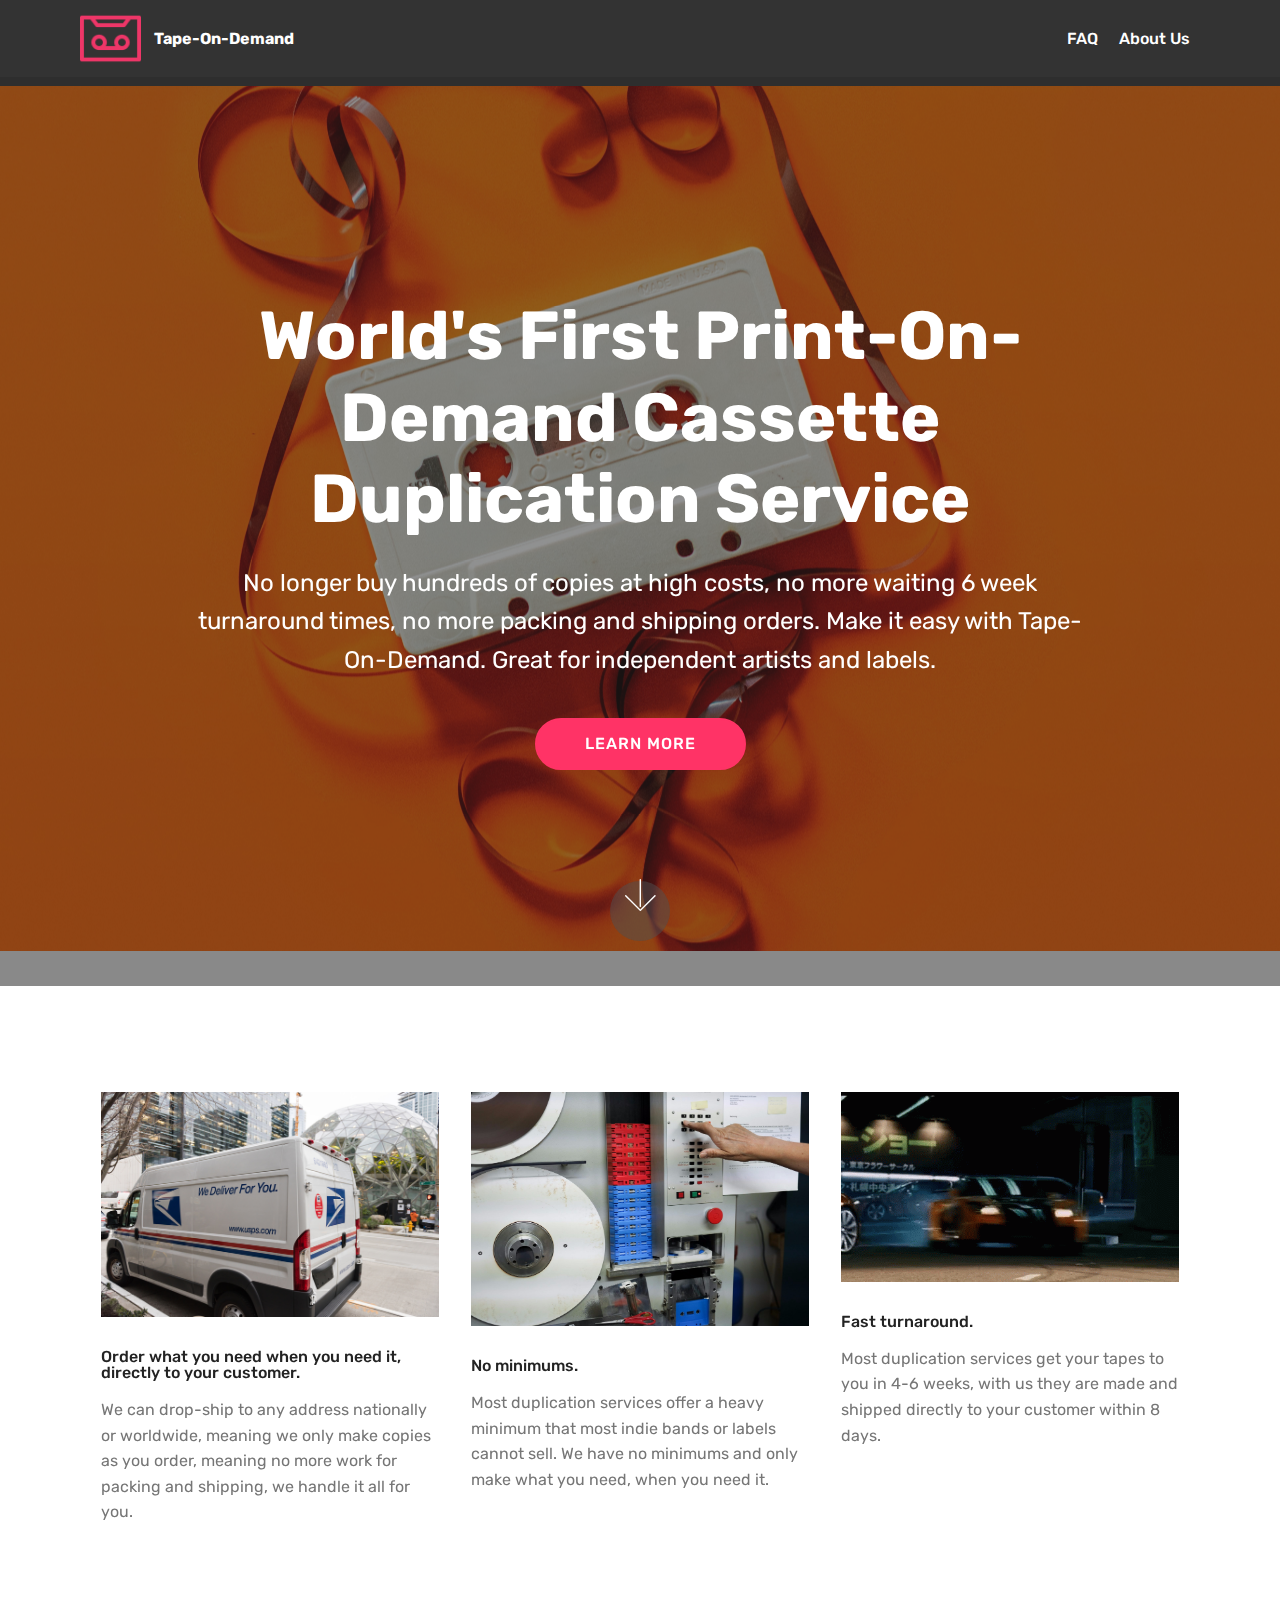
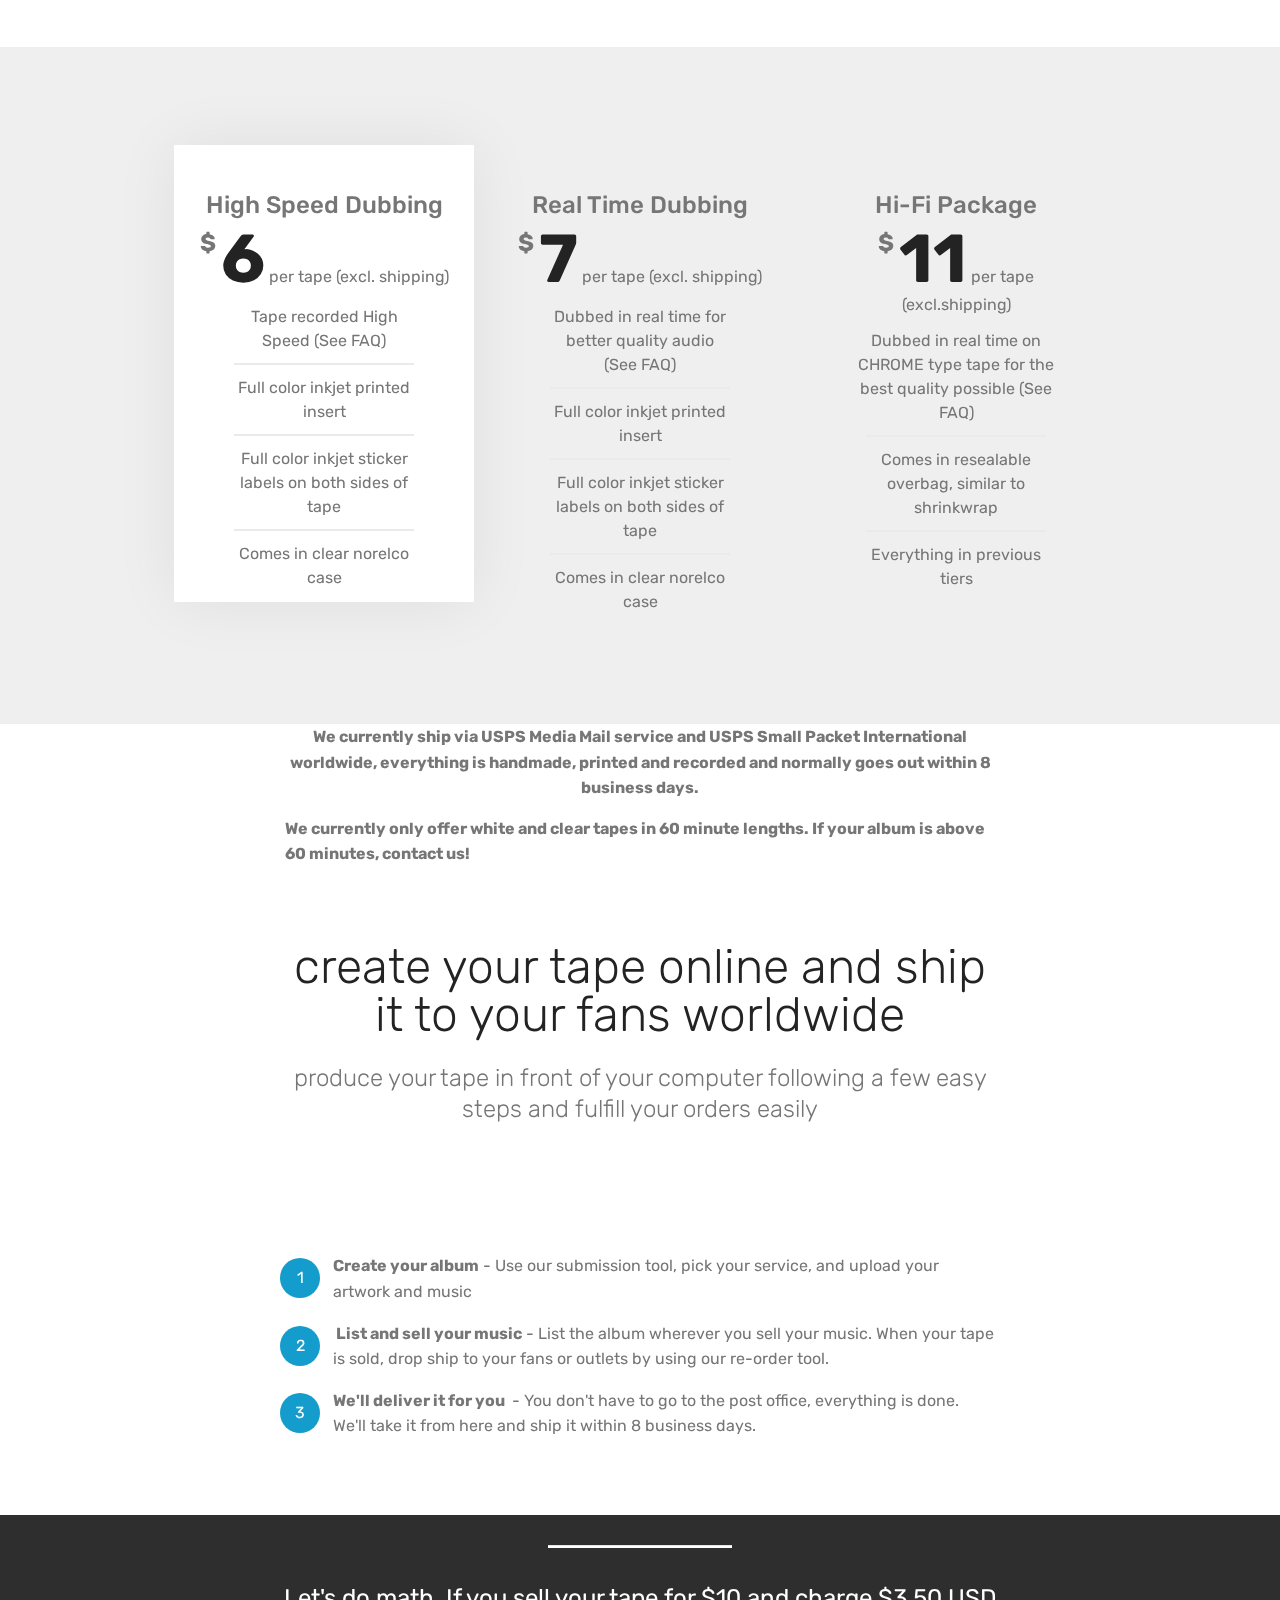
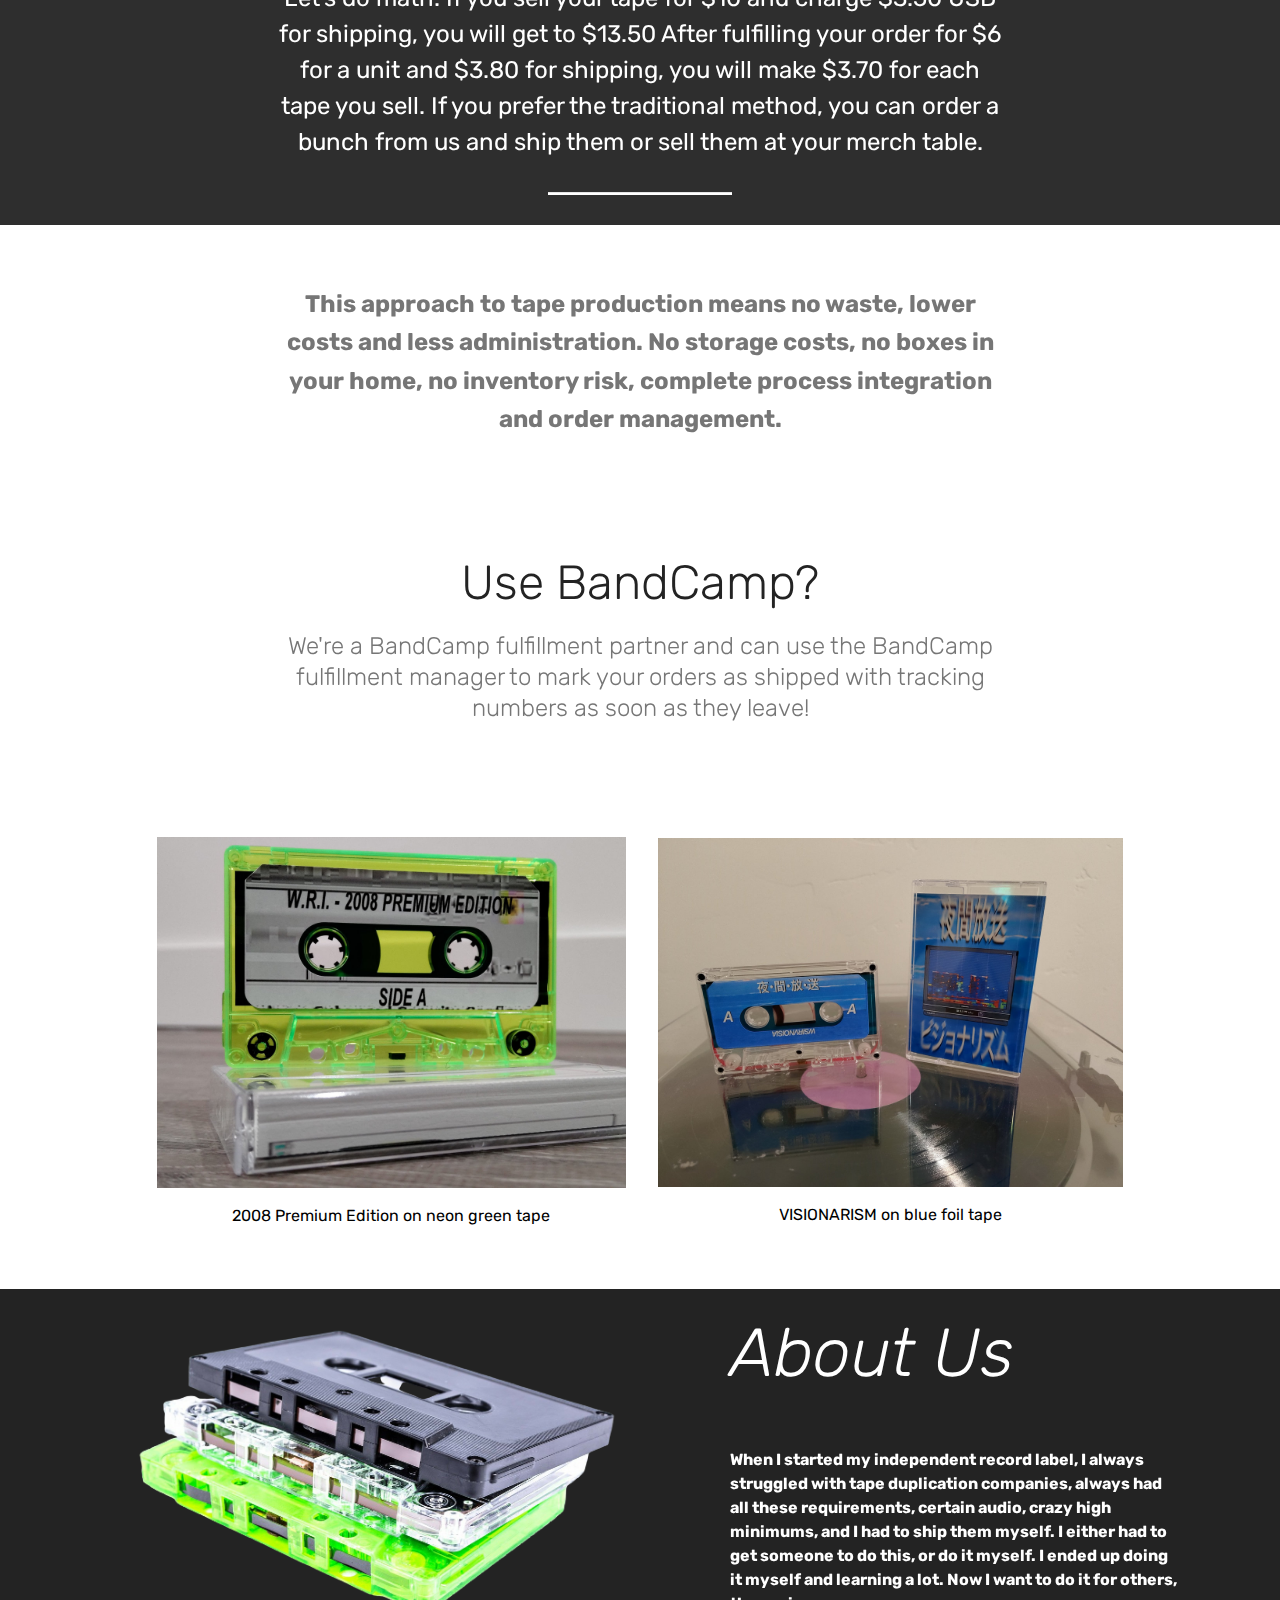
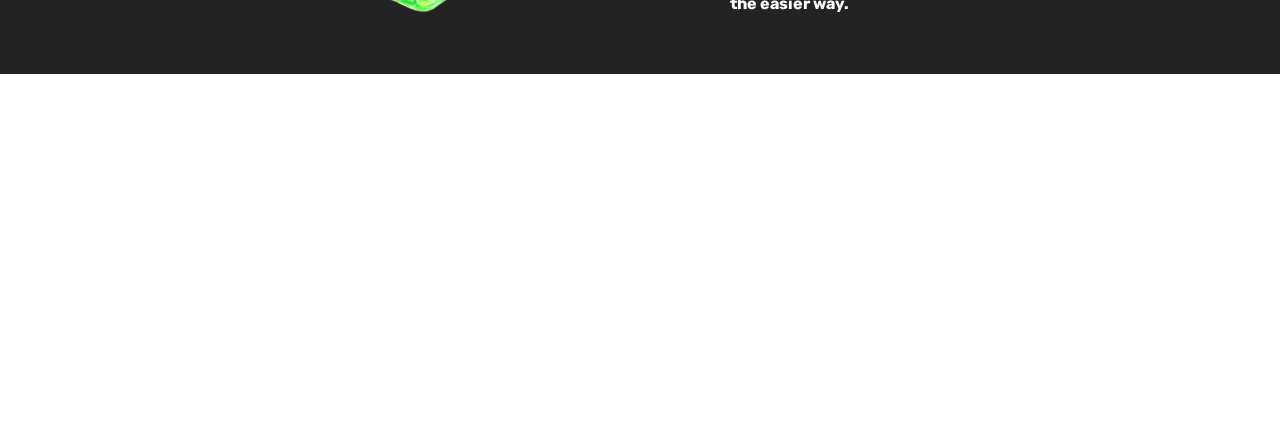
==== index.html @ 603afa7f "create github pages" ====
<!DOCTYPE html>
<html  >
<head>
  <!-- Site made with Mobirise Website Builder v4.12.3, https://mobirise.com -->
  <meta charset="UTF-8">
  <meta http-equiv="X-UA-Compatible" content="IE=edge">
  <meta name="generator" content="Mobirise v4.12.3, mobirise.com">
  <meta name="viewport" content="width=device-width, initial-scale=1, minimum-scale=1">
  <link rel="shortcut icon" href="assets/images/technology-1.png" type="image/x-icon">
  <meta name="description" content="">
  
  
  <title>Home</title>
  <link rel="stylesheet" href="assets/web/assets/mobirise-icons/mobirise-icons.css">
  <link rel="stylesheet" href="assets/bootstrap/css/bootstrap.min.css">
  <link rel="stylesheet" href="assets/bootstrap/css/bootstrap-grid.min.css">
  <link rel="stylesheet" href="assets/bootstrap/css/bootstrap-reboot.min.css">
  <link rel="stylesheet" href="assets/socicon/css/styles.css">
  <link rel="stylesheet" href="assets/dropdown/css/style.css">
  <link rel="stylesheet" href="assets/tether/tether.min.css">
  <link rel="stylesheet" href="assets/theme/css/style.css">
  <link rel="preload" as="style" href="assets/mobirise/css/mbr-additional.css"><link rel="stylesheet" href="assets/mobirise/css/mbr-additional.css" type="text/css">
  
  
  
</head>
<body>
  <section class="menu cid-rYxtFVS2bW" once="menu" id="menu1-0">

    

    <nav class="navbar navbar-expand beta-menu navbar-dropdown align-items-center navbar-fixed-top navbar-toggleable-sm">
        <button class="navbar-toggler navbar-toggler-right" type="button" data-toggle="collapse" data-target="#navbarSupportedContent" aria-controls="navbarSupportedContent" aria-expanded="false" aria-label="Toggle navigation">
            <div class="hamburger">
                <span></span>
                <span></span>
                <span></span>
                <span></span>
            </div>
        </button>
        <div class="menu-logo">
            <div class="navbar-brand">
                <span class="navbar-logo">
                    <a href="index.html">
                         <img src="assets/images/technology-1.png" alt="Mobirise" title="" style="height: 3.8rem;">
                    </a>
                </span>
                <span class="navbar-caption-wrap"><a class="navbar-caption text-white display-4" href="https://mobirise.co">
                        Tape-On-Demand</a></span>
            </div>
        </div>
        <div class="collapse navbar-collapse" id="navbarSupportedContent">
            <ul class="navbar-nav nav-dropdown nav-right" data-app-modern-menu="true"><li class="nav-item">
                    <a class="nav-link link text-white display-4" href="page1.html">FAQ</a>
                </li><li class="nav-item"><a class="nav-link link text-white display-4" href="index.html#testimonials2-9">
                        
                        About Us
                    </a></li></ul>
            
        </div>
    </nav>
</section>

<section class="engine"><a href="https://mobirise.info/d">website maker</a></section><section once="footers" class="cid-rYxIrSkySs" id="footer6-8">

    

    

    <div class="container">
        <div class="media-container-row align-center mbr-white">
            <div class="col-12">
                <p class="mbr-text mb-0 mbr-fonts-style display-7">
                    © Copyright 2019 Mobirise - All Rights Reserved
                </p>
            </div>
        </div>
    </div>
</section>

<section class="cid-rYxvkQz7HI mbr-fullscreen mbr-parallax-background" id="header2-2">

    

    <div class="mbr-overlay" style="opacity: 0.5; background-color: rgb(35, 35, 35);"></div>

    <div class="container align-center">
        <div class="row justify-content-md-center">
            <div class="mbr-white col-md-10">
                <h1 class="mbr-section-title mbr-bold pb-3 mbr-fonts-style display-1">World's First Print-On-Demand Cassette Duplication Service</h1>
                
                <p class="mbr-text pb-3 mbr-fonts-style display-5">No longer buy hundreds of copies at high costs, no more waiting 6 week turnaround times, no more packing and shipping orders. Make it easy with Tape-On-Demand. Great for independent artists and labels.</p>
                <div class="mbr-section-btn"><a class="btn btn-md btn-secondary display-4" href="index.html#features2-4">LEARN MORE</a></div>
            </div>
        </div>
    </div>
    <div class="mbr-arrow hidden-sm-down" aria-hidden="true">
        <a href="#next">
            <i class="mbri-down mbr-iconfont"></i>
        </a>
    </div>
</section>

<section class="features2 cid-rYxB29veb3" id="features2-4">

    

    
    
    <div class="container">
        <div class="media-container-row">
            <div class="card p-3 col-12 col-md-6 col-lg-4">
                <div class="card-wrapper">
                    <div class="card-img">
                        <img src="assets/images/usps-vinyl-delivery.jpg" alt="Mobirise" title="">
                    </div>
                    <div class="card-box">
                        <h4 class="card-title pb-3 mbr-fonts-style display-7">Order what you need when you need it, directly to your customer.</h4>
                        <p class="mbr-text mbr-fonts-style display-7">
                            We can drop-ship to any address nationally or worldwide, meaning we only make copies as you order, meaning no more work for packing and shipping, we handle it all for you.</p>
                    </div>
                </div>
            </div>

            <div class="card p-3 col-12 col-md-6 col-lg-4">
                <div class="card-wrapper">
                    <div class="card-img">
                        <img src="assets/images/tape-loader.jpeg" alt="Mobirise" title="">
                    </div>
                    <div class="card-box ">
                        <h4 class="card-title pb-3 mbr-fonts-style display-7">No minimums.</h4>
                        <p class="mbr-text mbr-fonts-style display-7">Most duplication services offer a heavy minimum that most indie bands or labels cannot sell. We have no minimums and only make what you need, when you need it.</p>
                    </div>
                </div>
            </div>

            <div class="card p-3 col-12 col-md-6 col-lg-4">
                <div class="card-wrapper">
                    <div class="card-img">
                        <img src="assets/images/tenor.gif" alt="Mobirise" title="">
                    </div>
                    <div class="card-box">
                        <h4 class="card-title pb-3 mbr-fonts-style display-7">
                            Fast turnaround.</h4>
                        <p class="mbr-text mbr-fonts-style display-7">Most duplication services get your tapes to you in 4-6 weeks, with us they are made and shipped directly to your customer within 8 days.</p>
                    </div>
                </div>
            </div>

            
        </div>
    </div>
</section>

<section class="pricing-table2 cid-rYxxIdTiUQ" id="pricing-tables2-3">

    

    

    <div class="container">
        <div class="media-container-row">

            <div class="plan col-12 mx-2 my-2 justify-content-center favorite col-lg-4">
                <div class="plan-header text-center pt-5">
                    <h3 class="plan-title mbr-fonts-style display-5">High Speed Dubbing</h3>
                    <div class="plan-price">
                        <span class="price-value mbr-fonts-style display-5">
                            $
                        </span>
                        <span class="price-figure mbr-fonts-style display-1">6</span>
                        <small class="price-term mbr-fonts-style display-7">
                            per tape (excl. shipping)</small>
                    </div>
                </div>
                <div class="plan-body">
                    <div class="plan-list align-center">
                        <ul class="list-group list-group-flush mbr-fonts-style display-7">
                            <li class="list-group-item">Tape recorded High Speed (See FAQ)</li><li class="list-group-item">Full color inkjet printed insert</li><li class="list-group-item">Full color inkjet sticker labels on both sides of tape</li><li class="list-group-item">Comes in clear norelco case</li>
                        </ul>
                    </div>
                    
                </div>
            </div>

            <div class="plan col-12 mx-2 my-2 justify-content-center col-lg-4">
                <div class="plan-header text-center pt-5">
                    <h3 class="plan-title mbr-fonts-style display-5">Real Time Dubbing</h3>
                    <div class="plan-price">
                        <span class="price-value mbr-fonts-style display-5">
                            $
                        </span>
                        <span class="price-figure mbr-fonts-style display-1">7</span>
                        <small class="price-term mbr-fonts-style display-7">
                            per tape (excl. shipping)</small>
                    </div>
                </div>
                <div class="plan-body">
                    <div class="plan-list align-center">
                        <ul class="list-group list-group-flush mbr-fonts-style display-7">
                            <li class="list-group-item">
                                Dubbed in real time for better quality audio<br>(See FAQ)</li>
                            <li class="list-group-item">
                                Full color inkjet printed insert</li>
                            <li class="list-group-item">
                                Full color inkjet sticker labels on both sides of tape</li><li class="list-group-item">Comes in clear norelco case</li>
                        </ul>
                    </div>
                    
                </div>
            </div>

            <div class="plan col-12 mx-2 my-2 justify-content-center col-lg-4">
                <div class="plan-header text-center pt-5">
                    <h3 class="plan-title mbr-fonts-style display-5">Hi-Fi Package</h3>
                    <div class="plan-price">
                        <span class="price-value mbr-fonts-style display-5">
                            $
                        </span>
                        <span class="price-figure mbr-fonts-style display-1">11</span>
                        <small class="price-term mbr-fonts-style display-7">
                            per tape (excl.shipping)</small>
                    </div>
                </div>
                <div class="plan-body">
                    <div class="plan-list align-center">
                        <ul class="list-group list-group-flush mbr-fonts-style display-7">
                            <li class="list-group-item">Dubbed in real time on CHROME type tape for the best quality possible (See FAQ)</li>
                            <li class="list-group-item">Comes in resealable overbag, similar to shrinkwrap</li>
                            <li class="list-group-item">Everything in previous tiers</li>
                        </ul>
                    </div>
                    
                </div>
            </div>

            

        </div>
    </div>
</section>

<section class="mbr-section article content1 cid-rYEnLGgIs3" id="content1-q">
    
     

    <div class="container">
        <div class="media-container-row">
            <div class="mbr-text col-12 mbr-fonts-style display-7 col-md-8"><strong>We currently ship via USPS Media Mail service and USPS Small Packet International worldwide, everything is handmade, printed and recorded and normally goes out within 8 business days.</strong></div>
        </div>
    </div>
</section>

<section class="mbr-section article content1 cid-rYEnhLSFEn" id="content1-p">
    
     

    <div class="container">
        <div class="media-container-row">
            <div class="mbr-text col-12 mbr-fonts-style display-7 col-md-8"><p><strong>We currently only offer white and clear tapes in 60 minute lengths. If your album is above 60 minutes, contact us!</strong></p></div>
        </div>
    </div>
</section>

<section class="mbr-section content4 cid-rYyacyX8X5" id="content4-e">

    

    <div class="container">
        <div class="media-container-row">
            <div class="title col-12 col-md-8">
                <h2 class="align-center pb-3 mbr-fonts-style display-2">create your tape online and ship it to your fans worldwide</h2>
                <h3 class="mbr-section-subtitle align-center mbr-light mbr-fonts-style display-5">produce your tape in front of your computer following a few easy steps and
 fulfill your orders easily</h3>
                
            </div>
        </div>
    </div>
</section>

<section class="mbr-section article content11 cid-rYyaqHZUFa" id="content11-f">
     

    <div class="container">
        <div class="media-container-row">
            <div class="mbr-text counter-container col-12 col-md-8 mbr-fonts-style display-7">
                <ol>
                    <li><strong>Create your album</strong>&nbsp;- Use our submission tool, pick your service, and upload your artwork and music</li>
                    <li><strong>&nbsp;List and sell your music</strong>&nbsp;- List the album wherever you sell your music. When your tape is sold, drop ship to your fans or outlets by using our re-order tool.</li>
                    <li><strong>We'll deliver it for you </strong>&nbsp;- You don't have to go to the post office, everything is done. We'll take it from here and ship it within 8 business days.</li>
                </ol>
            </div>
        </div>
    </div>
</section>

<section class="mbr-section article content10 cid-rYybdu7SgS" id="content10-g">
    
     

    <div class="container">
        <div class="inner-container" style="width: 66%;">
            <hr class="line" style="width: 25%;">
            <div class="section-text align-center mbr-white mbr-fonts-style display-5">Let's do math. If you sell your tape for $10 and charge $3.50 USD for shipping, you will get to $13.50 After fulfilling your order for $6 for a unit and $3.80 for shipping, you will make $3.70 for each tape you sell. If you prefer the traditional method, you can order a bunch from us and ship them or sell them at your merch table.</div>
            <hr class="line" style="width: 25%;">
        </div>
    </div>
</section>

<section class="mbr-section article content1 cid-rYybHooXXo" id="content1-h">
    
     

    <div class="container">
        <div class="media-container-row">
            <div class="mbr-text col-12 mbr-fonts-style display-5 col-md-8"><strong>This approach to tape production means no waste, lower costs and less administration. No storage costs, no boxes in your home, no inventory risk, complete process integration and order management.</strong></div>
        </div>
    </div>
</section>

<section class="mbr-section content4 cid-rYybNF8KhB" id="content4-i">

    

    <div class="container">
        <div class="media-container-row">
            <div class="title col-12 col-md-8">
                <h2 class="align-center pb-3 mbr-fonts-style display-2">Use BandCamp?</h2>
                <h3 class="mbr-section-subtitle align-center mbr-light mbr-fonts-style display-5">We're a BandCamp fulfillment partner and can use the BandCamp fulfillment manager to mark your orders as shipped with tracking numbers as soon as they leave!</h3>
                
            </div>
        </div>
    </div>
</section>

<section class="cid-rYy7TA7nbz" id="image4-a">
    <!-- Block parameters controls (Blue "Gear" panel) -->
    
    <!-- End block parameters -->
    <div class="container images-container">
            <div class="media-container-row" style="width: 87%;">
                <div class="img-item item1" style="width: 104%;">
                    <img src="assets/images/wri-tape.jpg" alt="" title="">
                    <div class="img-caption">
                        <p class="mbr-fonts-style align-center mbr-black display-7">2008 Premium Edition on neon green tape</p>
                    </div>
                </div>
                <div class="img-item">
                    <img src="assets/images/vision.jpg" alt="" title="">
                    <div class="img-caption">
                        <p class="mbr-fonts-style align-center mbr-black display-7">VISIONARISM on blue foil tape</p>
                    </div>
                </div>
            </div>
    </div>
</section>

<section class="testimonials2 cid-rYxKs0v8JM" id="testimonials2-9">

    

    

    <div class="container">
        <div class="media-container-row">
            <div class="mbr-figure pr-lg-5" style="width: 130%;">
              <img src="assets/images/announcer-316587-1280-removebg.png" alt="" title="">
            </div>
            <div class="media-content px-3 align-self-center mbr-white py-2">
                    <p class="mbr-text testimonial-text mbr-fonts-style display-1">About Us</p>
                    <p class="mbr-author-name pt-4 mb-2 mbr-fonts-style display-7">When I started my independent record label, I always struggled with tape duplication companies, always had all these requirements, certain audio, crazy high minimums, and I had to ship them myself. I either had to get someone to do this, or do it myself. I ended up doing it myself and learning a lot. Now I want to do it for others, the easier way.</p>
                    <p class="mbr-author-desc mbr-fonts-style display-7">&nbsp;</p>
            </div>
        </div>
    </div>
</section>

<section class="footer4 cid-rYxtYkvkm0 mbr-reveal" id="footer4-1">

    

    

    <div class="container">
        <div class="media-container-row content mbr-white">
            <div class="col-md-3 col-sm-4">
                <div class="mb-3 img-logo">
                    <a href="index.html">
                        <img src="assets/images/technology-1.png" alt="Mobirise" title="">
                    </a>
                </div>
                <p class="mb-3 mbr-fonts-style foot-title display-7">TAPE-ON-DEMAND</p>
                <p class="mbr-text mbr-fonts-style mbr-links-column display-7">&nbsp;</p>
            </div>
            <div class="col-md-4 col-sm-8">
                <p class="mb-4 foot-title mbr-fonts-style display-7">OPERATING SMOOTHLY DURING THE COVID-19 PANDEMIC</p>
                <p class="mbr-text mbr-fonts-style foot-text display-7">Salt Lake City, Utah<br><br><br></p>
            </div>
            <div class="col-md-4 offset-md-1 col-sm-12">
                
                
                
                <p class="mb-4 mbr-fonts-style foot-title display-7">&nbsp;</p>
                
            </div>
        </div>
        <div class="footer-lower">
            <div class="media-container-row">
                <div class="col-sm-12">
                    <hr>
                </div>
            </div>
            <div class="media-container-row mbr-white">
                <div class="col-sm-12 copyright">
                    <p class="mbr-text mbr-fonts-style display-7">Copyright 2020 Tape-On-Demand, Logo design done by "These Icons" - Cover image provided by Daniel Schludi</p>
                </div>
            </div>
        </div>
    </div>
</section>


  <script src="assets/web/assets/jquery/jquery.min.js"></script>
  <script src="assets/popper/popper.min.js"></script>
  <script src="assets/bootstrap/js/bootstrap.min.js"></script>
  <script src="assets/smoothscroll/smooth-scroll.js"></script>
  <script src="assets/dropdown/js/nav-dropdown.js"></script>
  <script src="assets/dropdown/js/navbar-dropdown.js"></script>
  <script src="assets/touchswipe/jquery.touch-swipe.min.js"></script>
  <script src="assets/parallax/jarallax.min.js"></script>
  <script src="assets/tether/tether.min.js"></script>
  <script src="assets/theme/js/script.js"></script>
  <script src="assets/formoid/formoid.min.js"></script>
  
  
</body>
</html>
---- assets/web/assets/mobirise-icons/mobirise-icons.css ----
@font-face {
  font-family: 'MobiriseIcons';
  src:  url('mobirise-icons.eot?spat4u');
  src:  url('mobirise-icons.eot?spat4u#iefix') format('embedded-opentype'),
    url('mobirise-icons.ttf?spat4u') format('truetype'),
    url('mobirise-icons.woff?spat4u') format('woff'),
    url('mobirise-icons.svg?spat4u#MobiriseIcons') format('svg');
  font-weight: normal;
  font-style: normal;
  font-display: swap;
}

[class^="mbri-"], [class*=" mbri-"] {
  /* use !important to prevent issues with browser extensions that change fonts */
  font-family: MobiriseIcons !important;
  speak: none;
  font-style: normal;
  font-weight: normal;
  font-variant: normal;
  text-transform: none;
  line-height: 1;

  /* Better Font Rendering =========== */
  -webkit-font-smoothing: antialiased;
  -moz-osx-font-smoothing: grayscale;
}

.mbri-add-submenu:before {
  content: "\e900";
}
.mbri-alert:before {
  content: "\e901";
}
.mbri-align-center:before {
  content: "\e902";
}
.mbri-align-justify:before {
  content: "\e903";
}
.mbri-align-left:before {
  content: "\e904";
}
.mbri-align-right:before {
  content: "\e905";
}
.mbri-android:before {
  content: "\e906";
}
.mbri-apple:before {
  content: "\e907";
}
.mbri-arrow-down:before {
  content: "\e908";
}
.mbri-arrow-next:before {
  content: "\e909";
}
.mbri-arrow-prev:before {
  content: "\e90a";
}
.mbri-arrow-up:before {
  content: "\e90b";
}
.mbri-bold:before {
  content: "\e90c";
}
.mbri-bookmark:before {
  content: "\e90d";
}
.mbri-bootstrap:before {
  content: "\e90e";
}
.mbri-briefcase:before {
  content: "\e90f";
}
.mbri-browse:before {
  content: "\e910";
}
.mbri-bulleted-list:before {
  content: "\e911";
}
.mbri-calendar:before {
  content: "\e912";
}
.mbri-camera:before {
  content: "\e913";
}
.mbri-cart-add:before {
  content: "\e914";
}
.mbri-cart-full:before {
  content: "\e915";
}
.mbri-cash:before {
  content: "\e916";
}
.mbri-change-style:before {
  content: "\e917";
}
.mbri-chat:before {
  content: "\e918";
}
.mbri-clock:before {
  content: "\e919";
}
.mbri-close:before {
  content: "\e91a";
}
.mbri-cloud:before {
  content: "\e91b";
}
.mbri-code:before {
  content: "\e91c";
}
.mbri-contact-form:before {
  content: "\e91d";
}
.mbri-credit-card:before {
  content: "\e91e";
}
.mbri-cursor-click:before {
  content: "\e91f";
}
.mbri-cust-feedback:before {
  content: "\e920";
}
.mbri-database:before {
  content: "\e921";
}
.mbri-delivery:before {
  content: "\e922";
}
.mbri-desktop:before {
  content: "\e923";
}
.mbri-devices:before {
  content: "\e924";
}
.mbri-down:before {
  content: "\e925";
}
.mbri-download:before {
  content: "\e989";
}
.mbri-drag-n-drop:before {
  content: "\e927";
}
.mbri-drag-n-drop2:before {
  content: "\e928";
}
.mbri-edit:before {
  content: "\e929";
}
.mbri-edit2:before {
  content: "\e92a";
}
.mbri-error:before {
  content: "\e92b";
}
.mbri-extension:before {
  content: "\e92c";
}
.mbri-features:before {
  content: "\e92d";
}
.mbri-file:before {
  content: "\e92e";
}
.mbri-flag:before {
  content: "\e92f";
}
.mbri-folder:before {
  content: "\e930";
}
.mbri-gift:before {
  content: "\e931";
}
.mbri-github:before {
  content: "\e932";
}
.mbri-globe:before {
  content: "\e933";
}
.mbri-globe-2:before {
  content: "\e934";
}
.mbri-growing-chart:before {
  content: "\e935";
}
.mbri-hearth:before {
  content: "\e936";
}
.mbri-help:before {
  content: "\e937";
}
.mbri-home:before {
  content: "\e938";
}
.mbri-hot-cup:before {
  content: "\e939";
}
.mbri-idea:before {
  content: "\e93a";
}
.mbri-image-gallery:before {
  content: "\e93b";
}
.mbri-image-slider:before {
  content: "\e93c";
}
.mbri-info:before {
  content: "\e93d";
}
.mbri-italic:before {
  content: "\e93e";
}
.mbri-key:before {
  content: "\e93f";
}
.mbri-laptop:before {
  content: "\e940";
}
.mbri-layers:before {
  content: "\e941";
}
.mbri-left-right:before {
  content: "\e942";
}
.mbri-left:before {
  content: "\e943";
}
.mbri-letter:before {
  content: "\e944";
}
.mbri-like:before {
  content: "\e945";
}
.mbri-link:before {
  content: "\e946";
}
.mbri-lock:before {
  content: "\e947";
}
.mbri-login:before {
  content: "\e948";
}
.mbri-logout:before {
  content: "\e949";
}
.mbri-magic-stick:before {
  content: "\e94a";
}
.mbri-map-pin:before {
  content: "\e94b";
}
.mbri-menu:before {
  content: "\e94c";
}
.mbri-mobile:before {
  content: "\e94d";
}
.mbri-mobile2:before {
  content: "\e94e";
}
.mbri-mobirise:before {
  content: "\e94f";
}
.mbri-more-horizontal:before {
  content: "\e950";
}
.mbri-more-vertical:before {
  content: "\e951";
}
.mbri-music:before {
  content: "\e952";
}
.mbri-new-file:before {
  content: "\e953";
}
.mbri-numbered-list:before {
  content: "\e954";
}
.mbri-opened-folder:before {
  content: "\e955";
}
.mbri-pages:before {
  content: "\e956";
}
.mbri-paper-plane:before {
  content: "\e957";
}
.mbri-paperclip:before {
  content: "\e958";
}
.mbri-photo:before {
  content: "\e959";
}
.mbri-photos:before {
  content: "\e95a";
}
.mbri-pin:before {
  content: "\e95b";
}
.mbri-play:before {
  content: "\e95c";
}
.mbri-plus:before {
  content: "\e95d";
}
.mbri-preview:before {
  content: "\e95e";
}
.mbri-print:before {
  content: "\e95f";
}
.mbri-protect:before {
  content: "\e960";
}
.mbri-question:before {
  content: "\e961";
}
.mbri-quote-left:before {
  content: "\e962";
}
.mbri-quote-right:before {
  content: "\e963";
}
.mbri-refresh:before {
  content: "\e964";
}
.mbri-responsive:before {
  content: "\e965";
}
.mbri-right:before {
  content: "\e966";
}
.mbri-rocket:before {
  content: "\e967";
}
.mbri-sad-face:before {
  content: "\e968";
}
.mbri-sale:before {
  content: "\e969";
}
.mbri-save:before {
  content: "\e96a";
}
.mbri-search:before {
  content: "\e96b";
}
.mbri-setting:before {
  content: "\e96c";
}
.mbri-setting2:before {
  content: "\e96d";
}
.mbri-setting3:before {
  content: "\e96e";
}
.mbri-share:before {
  content: "\e96f";
}
.mbri-shopping-bag:before {
  content: "\e970";
}
.mbri-shopping-basket:before {
  content: "\e971";
}
.mbri-shopping-cart:before {
  content: "\e972";
}
.mbri-sites:before {
  content: "\e973";
}
.mbri-smile-face:before {
  content: "\e974";
}
.mbri-speed:before {
  content: "\e975";
}
.mbri-star:before {
  content: "\e976";
}
.mbri-success:before {
  content: "\e977";
}
.mbri-sun:before {
  content: "\e978";
}
.mbri-sun2:before {
  content: "\e979";
}
.mbri-tablet:before {
  content: "\e97a";
}
.mbri-tablet-vertical:before {
  content: "\e97b";
}
.mbri-target:before {
  content: "\e97c";
}
.mbri-timer:before {
  content: "\e97d";
}
.mbri-to-ftp:before {
  content: "\e97e";
}
.mbri-to-local-drive:before {
  content: "\e97f";
}
.mbri-touch-swipe:before {
  content: "\e980";
}
.mbri-touch:before {
  content: "\e981";
}
.mbri-trash:before {
  content: "\e982";
}
.mbri-underline:before {
  content: "\e983";
}
.mbri-unlink:before {
  content: "\e984";
}
.mbri-unlock:before {
  content: "\e985";
}
.mbri-up-down:before {
  content: "\e986";
}
.mbri-up:before {
  content: "\e987";
}
.mbri-update:before {
  content: "\e988";
}
.mbri-upload:before {
 content: "\e926"; 
}
.mbri-user:before {
  content: "\e98a";
}
.mbri-user2:before {
  content: "\e98b";
}
.mbri-users:before {
  content: "\e98c";
}
.mbri-video:before {
  content: "\e98d";
}
.mbri-video-play:before {
  content: "\e98e";
}
.mbri-watch:before {
  content: "\e98f";
}
.mbri-website-theme:before {
  content: "\e990";
}
.mbri-wifi:before {
  content: "\e991";
}
.mbri-windows:before {
  content: "\e992";
}
.mbri-zoom-out:before {
  content: "\e993";
}
.mbri-redo:before {
  content: "\e994";
}
.mbri-undo:before {
  content: "\e995";
}
---- assets/socicon/css/styles.css ----
@charset "UTF-8";

@font-face {
  font-family: 'Socicon';
  src:  url('../fonts/socicon.eot');
  src:  url('../fonts/socicon.eot?#iefix') format('embedded-opentype'),
    url('../fonts/socicon.woff2') format('woff2'),
    url('../fonts/socicon.ttf') format('truetype'),
    url('../fonts/socicon.woff') format('woff'),
    url('../fonts/socicon.svg#socicon') format('svg');
  font-weight: normal;
  font-style: normal;
}

[data-icon]:before {
  font-family: "socicon" !important;
  content: attr(data-icon);
  font-style: normal !important;
  font-weight: normal !important;
  font-variant: normal !important;
  text-transform: none !important;
  speak: none;
  line-height: 1;
  -webkit-font-smoothing: antialiased;
  -moz-osx-font-smoothing: grayscale;
}

[class^="socicon-"], [class*=" socicon-"] {
  /* use !important to prevent issues with browser extensions that change fonts */
  font-family: 'Socicon' !important;
  speak: none;
  font-style: normal;
  font-weight: normal;
  font-variant: normal;
  text-transform: none;
  line-height: 1;

  /* Better Font Rendering =========== */
  -webkit-font-smoothing: antialiased;
  -moz-osx-font-smoothing: grayscale;
}

.socicon-eitaa:before {
  content: "\e97c";
}
.socicon-soroush:before {
  content: "\e97d";
}
.socicon-bale:before {
  content: "\e97e";
}
.socicon-zazzle:before {
  content: "\e97b";
}
.socicon-society6:before {
  content: "\e97a";
}
.socicon-redbubble:before {
  content: "\e979";
}
.socicon-avvo:before {
  content: "\e978";
}
.socicon-stitcher:before {
  content: "\e977";
}
.socicon-googlehangouts:before {
  content: "\e974";
}
.socicon-dlive:before {
  content: "\e975";
}
.socicon-vsco:before {
  content: "\e976";
}
.socicon-flipboard:before {
  content: "\e973";
}
.socicon-ubuntu:before {
  content: "\e958";
}
.socicon-artstation:before {
  content: "\e959";
}
.socicon-invision:before {
  content: "\e95a";
}
.socicon-torial:before {
  content: "\e95b";
}
.socicon-collectorz:before {
  content: "\e95c";
}
.socicon-seenthis:before {
  content: "\e95d";
}
.socicon-googleplaymusic:before {
  content: "\e95e";
}
.socicon-debian:before {
  content: "\e95f";
}
.socicon-filmfreeway:before {
  content: "\e960";
}
.socicon-gnome:before {
  content: "\e961";
}
.socicon-itchio:before {
  content: "\e962";
}
.socicon-jamendo:before {
  content: "\e963";
}
.socicon-mix:before {
  content: "\e964";
}
.socicon-sharepoint:before {
  content: "\e965";
}
.socicon-tinder:before {
  content: "\e966";
}
.socicon-windguru:before {
  content: "\e967";
}
.socicon-cdbaby:before {
  content: "\e968";
}
.socicon-elementaryos:before {
  content: "\e969";
}
.socicon-stage32:before {
  content: "\e96a";
}
.socicon-tiktok:before {
  content: "\e96b";
}
.socicon-gitter:before {
  content: "\e96c";
}
.socicon-letterboxd:before {
  content: "\e96d";
}
.socicon-threema:before {
  content: "\e96e";
}
.socicon-splice:before {
  content: "\e96f";
}
.socicon-metapop:before {
  content: "\e970";
}
.socicon-naver:before {
  content: "\e971";
}
.socicon-remote:before {
  content: "\e972";
}
.socicon-internet:before {
  content: "\e957";
}
.socicon-moddb:before {
  content: "\e94b";
}
.socicon-indiedb:before {
  content: "\e94c";
}
.socicon-traxsource:before {
  content: "\e94d";
}
.socicon-gamefor:before {
  content: "\e94e";
}
.socicon-pixiv:before {
  content: "\e94f";
}
.socicon-myanimelist:before {
  content: "\e950";
}
.socicon-blackberry:before {
  content: "\e951";
}
.socicon-wickr:before {
  content: "\e952";
}
.socicon-spip:before {
  content: "\e953";
}
.socicon-napster:before {
  content: "\e954";
}
.socicon-beatport:before {
  content: "\e955";
}
.socicon-hackerone:before {
  content: "\e956";
}
.socicon-hackernews:before {
  content: "\e946";
}
.socicon-smashwords:before {
  content: "\e947";
}
.socicon-kobo:before {
  content: "\e948";
}
.socicon-bookbub:before {
  content: "\e949";
}
.socicon-mailru:before {
  content: "\e94a";
}
.socicon-gitlab:before {
  content: "\e945";
}
.socicon-instructables:before {
  content: "\e944";
}
.socicon-portfolio:before {
  content: "\e943";
}
.socicon-codered:before {
  content: "\e940";
}
.socicon-origin:before {
  content: "\e941";
}
.socicon-nextdoor:before {
  content: "\e942";
}
.socicon-udemy:before {
  content: "\e93f";
}
.socicon-livemaster:before {
  content: "\e93e";
}
.socicon-crunchbase:before {
  content: "\e93b";
}
.socicon-homefy:before {
  content: "\e93c";
}
.socicon-calendly:before {
  content: "\e93d";
}
.socicon-realtor:before {
  content: "\e90f";
}
.socicon-tidal:before {
  content: "\e910";
}
.socicon-qobuz:before {
  content: "\e911";
}
.socicon-natgeo:before {
  content: "\e912";
}
.socicon-mastodon:before {
  content: "\e913";
}
.socicon-unsplash:before {
  content: "\e914";
}
.socicon-homeadvisor:before {
  content: "\e915";
}
.socicon-angieslist:before {
  content: "\e916";
}
.socicon-codepen:before {
  content: "\e917";
}
.socicon-slack:before {
  content: "\e918";
}
.socicon-openaigym:before {
  content: "\e919";
}
.socicon-logmein:before {
  content: "\e91a";
}
.socicon-fiverr:before {
  content: "\e91b";
}
.socicon-gotomeeting:before {
  content: "\e91c";
}
.socicon-aliexpress:before {
  content: "\e91d";
}
.socicon-guru:before {
  content: "\e91e";
}
.socicon-appstore:before {
  content: "\e91f";
}
.socicon-homes:before {
  content: "\e920";
}
.socicon-zoom:before {
  content: "\e921";
}
.socicon-alibaba:before {
  content: "\e922";
}
.socicon-craigslist:before {
  content: "\e923";
}
.socicon-wix:before {
  content: "\e924";
}
.socicon-redfin:before {
  content: "\e925";
}
.socicon-googlecalendar:before {
  content: "\e926";
}
.socicon-shopify:before {
  content: "\e927";
}
.socicon-freelancer:before {
  content: "\e928";
}
.socicon-seedrs:before {
  content: "\e929";
}
.socicon-bing:before {
  content: "\e92a";
}
.socicon-doodle:before {
  content: "\e92b";
}
.socicon-bonanza:before {
  content: "\e92c";
}
.socicon-squarespace:before {
  content: "\e92d";
}
.socicon-toptal:before {
  content: "\e92e";
}
.socicon-gust:before {
  content: "\e92f";
}
.socicon-ask:before {
  content: "\e930";
}
.socicon-trulia:before {
  content: "\e931";
}
.socicon-loomly:before {
  content: "\e932";
}
.socicon-ghost:before {
  content: "\e933";
}
.socicon-upwork:before {
  content: "\e934";
}
.socicon-fundable:before {
  content: "\e935";
}
.socicon-booking:before {
  content: "\e936";
}
.socicon-googlemaps:before {
  content: "\e937";
}
.socicon-zillow:before {
  content: "\e938";
}
.socicon-niconico:before {
  content: "\e939";
}
.socicon-toneden:before {
  content: "\e93a";
}
.socicon-augment:before {
  content: "\e908";
}
.socicon-bitbucket:before {
  content: "\e909";
}
.socicon-fyuse:before {
  content: "\e90a";
}
.socicon-yt-gaming:before {
  content: "\e90b";
}
.socicon-sketchfab:before {
  content: "\e90c";
}
.socicon-mobcrush:before {
  content: "\e90d";
}
.socicon-microsoft:before {
  content: "\e90e";
}
.socicon-pandora:before {
  content: "\e907";
}
.socicon-messenger:before {
  content: "\e906";
}
.socicon-gamewisp:before {
  content: "\e905";
}
.socicon-bloglovin:before {
  content: "\e904";
}
.socicon-tunein:before {
  content: "\e903";
}
.socicon-gamejolt:before {
  content: "\e901";
}
.socicon-trello:before {
  content: "\e902";
}
.socicon-spreadshirt:before {
  content: "\e900";
}
.socicon-500px:before {
  content: "\e000";
}
.socicon-8tracks:before {
  content: "\e001";
}
.socicon-airbnb:before {
  content: "\e002";
}
.socicon-alliance:before {
  content: "\e003";
}
.socicon-amazon:before {
  content: "\e004";
}
.socicon-amplement:before {
  content: "\e005";
}
.socicon-android:before {
  content: "\e006";
}
.socicon-angellist:before {
  content: "\e007";
}
.socicon-apple:before {
  content: "\e008";
}
.socicon-appnet:before {
  content: "\e009";
}
.socicon-baidu:before {
  content: "\e00a";
}
.socicon-bandcamp:before {
  content: "\e00b";
}
.socicon-battlenet:before {
  content: "\e00c";
}
.socicon-mixer:before {
  content: "\e00d";
}
.socicon-bebee:before {
  content: "\e00e";
}
.socicon-bebo:before {
  content: "\e00f";
}
.socicon-behance:before {
  content: "\e010";
}
.socicon-blizzard:before {
  content: "\e011";
}
.socicon-blogger:before {
  content: "\e012";
}
.socicon-buffer:before {
  content: "\e013";
}
.socicon-chrome:before {
  content: "\e014";
}
.socicon-coderwall:before {
  content: "\e015";
}
.socicon-curse:before {
  content: "\e016";
}
.socicon-dailymotion:before {
  content: "\e017";
}
.socicon-deezer:before {
  content: "\e018";
}
.socicon-delicious:before {
  content: "\e019";
}
.socicon-deviantart:before {
  content: "\e01a";
}
.socicon-diablo:before {
  content: "\e01b";
}
.socicon-digg:before {
  content: "\e01c";
}
.socicon-discord:before {
  content: "\e01d";
}
.socicon-disqus:before {
  content: "\e01e";
}
.socicon-douban:before {
  content: "\e01f";
}
.socicon-draugiem:before {
  content: "\e020";
}
.socicon-dribbble:before {
  content: "\e021";
}
.socicon-drupal:before {
  content: "\e022";
}
.socicon-ebay:before {
  content: "\e023";
}
.socicon-ello:before {
  content: "\e024";
}
.socicon-endomodo:before {
  content: "\e025";
}
.socicon-envato:before {
  content: "\e026";
}
.socicon-etsy:before {
  content: "\e027";
}
.socicon-facebook:before {
  content: "\e028";
}
.socicon-feedburner:before {
  content: "\e029";
}
.socicon-filmweb:before {
  content: "\e02a";
}
.socicon-firefox:before {
  content: "\e02b";
}
.socicon-flattr:before {
  content: "\e02c";
}
.socicon-flickr:before {
  content: "\e02d";
}
.socicon-formulr:before {
  content: "\e02e";
}
.socicon-forrst:before {
  content: "\e02f";
}
.socicon-foursquare:before {
  content: "\e030";
}
.socicon-friendfeed:before {
  content: "\e031";
}
.socicon-github:before {
  content: "\e032";
}
.socicon-goodreads:before {
  content: "\e033";
}
.socicon-google:before {
  content: "\e034";
}
.socicon-googlescholar:before {
  content: "\e035";
}
.socicon-googlegroups:before {
  content: "\e036";
}
.socicon-googlephotos:before {
  content: "\e037";
}
.socicon-googleplus:before {
  content: "\e038";
}
.socicon-grooveshark:before {
  content: "\e039";
}
.socicon-hackerrank:before {
  content: "\e03a";
}
.socicon-hearthstone:before {
  content: "\e03b";
}
.socicon-hellocoton:before {
  content: "\e03c";
}
.socicon-heroes:before {
  content: "\e03d";
}
.socicon-smashcast:before {
  content: "\e03e";
}
.socicon-horde:before {
  content: "\e03f";
}
.socicon-houzz:before {
  content: "\e040";
}
.socicon-icq:before {
  content: "\e041";
}
.socicon-identica:before {
  content: "\e042";
}
.socicon-imdb:before {
  content: "\e043";
}
.socicon-instagram:before {
  content: "\e044";
}
.socicon-issuu:before {
  content: "\e045";
}
.socicon-istock:before {
  content: "\e046";
}
.socicon-itunes:before {
  content: "\e047";
}
.socicon-keybase:before {
  content: "\e048";
}
.socicon-lanyrd:before {
  content: "\e049";
}
.socicon-lastfm:before {
  content: "\e04a";
}
.socicon-line:before {
  content: "\e04b";
}
.socicon-linkedin:before {
  content: "\e04c";
}
.socicon-livejournal:before {
  content: "\e04d";
}
.socicon-lyft:before {
  content: "\e04e";
}
.socicon-macos:before {
  content: "\e04f";
}
.socicon-mail:before {
  content: "\e050";
}
.socicon-medium:before {
  content: "\e051";
}
.socicon-meetup:before {
  content: "\e052";
}
.socicon-mixcloud:before {
  content: "\e053";
}
.socicon-modelmayhem:before {
  content: "\e054";
}
.socicon-mumble:before {
  content: "\e055";
}
.socicon-myspace:before {
  content: "\e056";
}
.socicon-newsvine:before {
  content: "\e057";
}
.socicon-nintendo:before {
  content: "\e058";
}
.socicon-npm:before {
  content: "\e059";
}
.socicon-odnoklassniki:before {
  content: "\e05a";
}
.socicon-openid:before {
  content: "\e05b";
}
.socicon-opera:before {
  content: "\e05c";
}
.socicon-outlook:before {
  content: "\e05d";
}
.socicon-overwatch:before {
  content: "\e05e";
}
.socicon-patreon:before {
  content: "\e05f";
}
.socicon-paypal:before {
  content: "\e060";
}
.socicon-periscope:before {
  content: "\e061";
}
.socicon-persona:before {
  content: "\e062";
}
.socicon-pinterest:before {
  content: "\e063";
}
.socicon-play:before {
  content: "\e064";
}
.socicon-player:before {
  content: "\e065";
}
.socicon-playstation:before {
  content: "\e066";
}
.socicon-pocket:before {
  content: "\e067";
}
.socicon-qq:before {
  content: "\e068";
}
.socicon-quora:before {
  content: "\e069";
}
.socicon-raidcall:before {
  content: "\e06a";
}
.socicon-ravelry:before {
  content: "\e06b";
}
.socicon-reddit:before {
  content: "\e06c";
}
.socicon-renren:before {
  content: "\e06d";
}
.socicon-researchgate:before {
  content: "\e06e";
}
.socicon-residentadvisor:before {
  content: "\e06f";
}
.socicon-reverbnation:before {
  content: "\e070";
}
.socicon-rss:before {
  content: "\e071";
}
.socicon-sharethis:before {
  content: "\e072";
}
.socicon-skype:before {
  content: "\e073";
}
.socicon-slideshare:before {
  content: "\e074";
}
.socicon-smugmug:before {
  content: "\e075";
}
.socicon-snapchat:before {
  content: "\e076";
}
.socicon-songkick:before {
  content: "\e077";
}
.socicon-soundcloud:before {
  content: "\e078";
}
.socicon-spotify:before {
  content: "\e079";
}
.socicon-stackexchange:before {
  content: "\e07a";
}
.socicon-stackoverflow:before {
  content: "\e07b";
}
.socicon-starcraft:before {
  content: "\e07c";
}
.socicon-stayfriends:before {
  content: "\e07d";
}
.socicon-steam:before {
  content: "\e07e";
}
.socicon-storehouse:before {
  content: "\e07f";
}
.socicon-strava:before {
  content: "\e080";
}
.socicon-streamjar:before {
  content: "\e081";
}
.socicon-stumbleupon:before {
  content: "\e082";
}
.socicon-swarm:before {
  content: "\e083";
}
.socicon-teamspeak:before {
  content: "\e084";
}
.socicon-teamviewer:before {
  content: "\e085";
}
.socicon-technorati:before {
  content: "\e086";
}
.socicon-telegram:before {
  content: "\e087";
}
.socicon-tripadvisor:before {
  content: "\e088";
}
.socicon-tripit:before {
  content: "\e089";
}
.socicon-triplej:before {
  content: "\e08a";
}
.socicon-tumblr:before {
  content: "\e08b";
}
.socicon-twitch:before {
  content: "\e08c";
}
.socicon-twitter:before {
  content: "\e08d";
}
.socicon-uber:before {
  content: "\e08e";
}
.socicon-ventrilo:before {
  content: "\e08f";
}
.socicon-viadeo:before {
  content: "\e090";
}
.socicon-viber:before {
  content: "\e091";
}
.socicon-viewbug:before {
  content: "\e092";
}
.socicon-vimeo:before {
  content: "\e093";
}
.socicon-vine:before {
  content: "\e094";
}
.socicon-vkontakte:before {
  content: "\e095";
}
.socicon-warcraft:before {
  content: "\e096";
}
.socicon-wechat:before {
  content: "\e097";
}
.socicon-weibo:before {
  content: "\e098";
}
.socicon-whatsapp:before {
  content: "\e099";
}
.socicon-wikipedia:before {
  content: "\e09a";
}
.socicon-windows:before {
  content: "\e09b";
}
.socicon-wordpress:before {
  content: "\e09c";
}
.socicon-wykop:before {
  content: "\e09d";
}
.socicon-xbox:before {
  content: "\e09e";
}
.socicon-xing:before {
  content: "\e09f";
}
.socicon-yahoo:before {
  content: "\e0a0";
}
.socicon-yammer:before {
  content: "\e0a1";
}
.socicon-yandex:before {
  content: "\e0a2";
}
.socicon-yelp:before {
  content: "\e0a3";
}
.socicon-younow:before {
  content: "\e0a4";
}
.socicon-youtube:before {
  content: "\e0a5";
}
.socicon-zapier:before {
  content: "\e0a6";
}
.socicon-zerply:before {
  content: "\e0a7";
}
.socicon-zomato:before {
  content: "\e0a8";
}
.socicon-zynga:before {
  content: "\e0a9";
}
---- assets/dropdown/css/style.css ----
.navbar-dropdown {
  left: 0;
  padding: 0;
  position: absolute;
  right: 0;
  top: 0;
  transition: all 0.45s ease;
  z-index: 1030;
  background: #282828; }
  .navbar-dropdown .navbar-logo {
    margin-right: 0.8rem;
    transition: margin 0.3s ease-in-out;
    vertical-align: middle; }
    .navbar-dropdown .navbar-logo img {
      height: 3.125rem;
      transition: all 0.3s ease-in-out; }
    .navbar-dropdown .navbar-logo.mbr-iconfont {
      font-size: 3.125rem;
      line-height: 3.125rem; }
  .navbar-dropdown .navbar-caption {
    font-weight: 700;
    white-space: normal;
    vertical-align: -4px;
    line-height: 3.125rem !important; }
    .navbar-dropdown .navbar-caption, .navbar-dropdown .navbar-caption:hover {
      color: inherit;
      text-decoration: none; }
  .navbar-dropdown .mbr-iconfont + .navbar-caption {
    vertical-align: -1px; }
  .navbar-dropdown.navbar-fixed-top {
    position: fixed; }
  .navbar-dropdown .navbar-brand span {
    vertical-align: -4px; }
  .navbar-dropdown.bg-color.transparent {
    background: none; }
  .navbar-dropdown.navbar-short .navbar-brand {
    padding: 0.625rem 0; }
    .navbar-dropdown.navbar-short .navbar-brand span {
      vertical-align: -1px; }
  .navbar-dropdown.navbar-short .navbar-caption {
    line-height: 2.375rem !important;
    vertical-align: -2px; }
  .navbar-dropdown.navbar-short .navbar-logo {
    margin-right: 0.5rem; }
    .navbar-dropdown.navbar-short .navbar-logo img {
      height: 2.375rem; }
    .navbar-dropdown.navbar-short .navbar-logo.mbr-iconfont {
      font-size: 2.375rem;
      line-height: 2.375rem; }
  .navbar-dropdown.navbar-short .mbr-table-cell {
    height: 3.625rem; }
  .navbar-dropdown .navbar-close {
    left: 0.6875rem;
    position: fixed;
    top: 0.75rem;
    z-index: 1000; }
  .navbar-dropdown .hamburger-icon {
    content: "";
    display: inline-block;
    vertical-align: middle;
    width: 16px;
    -webkit-box-shadow: 0 -6px 0 1px #282828,0 0 0 1px #282828,0 6px 0 1px #282828;
    -moz-box-shadow: 0 -6px 0 1px #282828,0 0 0 1px #282828,0 6px 0 1px #282828;
    box-shadow: 0 -6px 0 1px #282828,0 0 0 1px #282828,0 6px 0 1px #282828; }

.dropdown-menu .dropdown-toggle[data-toggle="dropdown-submenu"]::after {
  border-bottom: 0.35em solid transparent;
  border-left: 0.35em solid;
  border-right: 0;
  border-top: 0.35em solid transparent;
  margin-left: 0.3rem; }

.dropdown-menu .dropdown-item:focus {
  outline: 0; }

.nav-dropdown {
  font-size: 0.75rem;
  font-weight: 500;
  height: auto !important; }
  .nav-dropdown .nav-btn {
    padding-left: 1rem; }
  .nav-dropdown .link {
    margin: .667em 1.667em;
    font-weight: 500;
    padding: 0;
    transition: color .2s ease-in-out; }
    .nav-dropdown .link.dropdown-toggle {
      margin-right: 2.583em; }
      .nav-dropdown .link.dropdown-toggle::after {
        margin-left: .25rem;
        border-top: 0.35em solid;
        border-right: 0.35em solid transparent;
        border-left: 0.35em solid transparent;
        border-bottom: 0; }
      .nav-dropdown .link.dropdown-toggle[aria-expanded="true"] {
        margin: 0;
        padding: 0.667em 3.263em  0.667em 1.667em; }
  .nav-dropdown .link::after,
  .nav-dropdown .dropdown-item::after {
    color: inherit; }
  .nav-dropdown .btn {
    font-size: 0.75rem;
    font-weight: 700;
    letter-spacing: 0;
    margin-bottom: 0;
    padding-left: 1.25rem;
    padding-right: 1.25rem; }
  .nav-dropdown .dropdown-menu {
    border-radius: 0;
    border: 0;
    left: 0;
    margin: 0;
    padding-bottom: 1.25rem;
    padding-top: 1.25rem;
    position: relative; }
  .nav-dropdown .dropdown-submenu {
    margin-left: 0.125rem;
    top: 0; }
  .nav-dropdown .dropdown-item {
    font-weight: 500;
    line-height: 2;
    padding: 0.3846em 4.615em 0.3846em 1.5385em;
    position: relative;
    transition: color .2s ease-in-out, background-color .2s ease-in-out; }
    .nav-dropdown .dropdown-item::after {
      margin-top: -0.3077em;
      position: absolute;
      right: 1.1538em;
      top: 50%; }
    .nav-dropdown .dropdown-item:focus, .nav-dropdown .dropdown-item:hover {
      background: none; }

@media (max-width: 767px) {
  .nav-dropdown.navbar-toggleable-sm {
    bottom: 0;
    display: none;
    left: 0;
    overflow-x: hidden;
    position: fixed;
    top: 0;
    transform: translateX(-100%);
    -ms-transform: translateX(-100%);
    -webkit-transform: translateX(-100%);
    width: 18.75rem;
    z-index: 999; } }
.nav-dropdown.navbar-toggleable-xl {
  bottom: 0;
  display: none;
  left: 0;
  overflow-x: hidden;
  position: fixed;
  top: 0;
  transform: translateX(-100%);
  -ms-transform: translateX(-100%);
  -webkit-transform: translateX(-100%);
  width: 18.75rem;
  z-index: 999; }

.nav-dropdown-sm {
  display: block !important;
  overflow-x: hidden;
  overflow: auto;
  padding-top: 3.875rem; }
  .nav-dropdown-sm::after {
    content: "";
    display: block;
    height: 3rem;
    width: 100%; }
  .nav-dropdown-sm.collapse.in ~ .navbar-close {
    display: block !important; }
  .nav-dropdown-sm.collapsing, .nav-dropdown-sm.collapse.in {
    transform: translateX(0);
    -ms-transform: translateX(0);
    -webkit-transform: translateX(0);
    transition: all 0.25s ease-out;
    -webkit-transition: all 0.25s ease-out;
    background: #282828; }
  .nav-dropdown-sm.collapsing[aria-expanded="false"] {
    transform: translateX(-100%);
    -ms-transform: translateX(-100%);
    -webkit-transform: translateX(-100%); }
  .nav-dropdown-sm .nav-item {
    display: block;
    margin-left: 0 !important;
    padding-left: 0; }
  .nav-dropdown-sm .link,
  .nav-dropdown-sm .dropdown-item {
    border-top: 1px dotted rgba(255, 255, 255, 0.1);
    font-size: 0.8125rem;
    line-height: 1.6;
    margin: 0 !important;
    padding: 0.875rem 2.4rem 0.875rem 1.5625rem !important;
    position: relative;
    white-space: normal; }
    .nav-dropdown-sm .link:focus, .nav-dropdown-sm .link:hover,
    .nav-dropdown-sm .dropdown-item:focus,
    .nav-dropdown-sm .dropdown-item:hover {
      background: rgba(0, 0, 0, 0.2) !important;
      color: #c0a375; }
  .nav-dropdown-sm .nav-btn {
    position: relative;
    padding: 1.5625rem 1.5625rem 0 1.5625rem; }
    .nav-dropdown-sm .nav-btn::before {
      border-top: 1px dotted rgba(255, 255, 255, 0.1);
      content: "";
      left: 0;
      position: absolute;
      top: 0;
      width: 100%; }
    .nav-dropdown-sm .nav-btn + .nav-btn {
      padding-top: 0.625rem; }
      .nav-dropdown-sm .nav-btn + .nav-btn::before {
        display: none; }
  .nav-dropdown-sm .btn {
    padding: 0.625rem 0; }
  .nav-dropdown-sm .dropdown-toggle[data-toggle="dropdown-submenu"]::after {
    margin-left: .25rem;
    border-top: 0.35em solid;
    border-right: 0.35em solid transparent;
    border-left: 0.35em solid transparent;
    border-bottom: 0; }
  .nav-dropdown-sm .dropdown-toggle[data-toggle="dropdown-submenu"][aria-expanded="true"]::after {
    border-top: 0;
    border-right: 0.35em solid transparent;
    border-left: 0.35em solid transparent;
    border-bottom: 0.35em solid; }
  .nav-dropdown-sm .dropdown-menu {
    margin: 0;
    padding: 0;
    position: relative;
    top: 0;
    left: 0;
    width: 100%;
    border: 0;
    float: none;
    border-radius: 0;
    background: none; }
  .nav-dropdown-sm .dropdown-submenu {
    left: 100%;
    margin-left: 0.125rem;
    margin-top: -1.25rem;
    top: 0; }

.navbar-toggleable-sm .nav-dropdown .dropdown-menu {
  position: absolute; }

.navbar-toggleable-sm .nav-dropdown .dropdown-submenu {
  left: 100%;
  margin-left: 0.125rem;
  margin-top: -1.25rem;
  top: 0; }

.navbar-toggleable-sm.opened .nav-dropdown .dropdown-menu {
  position: relative; }

.navbar-toggleable-sm.opened .nav-dropdown .dropdown-submenu {
  left: 0;
  margin-left: 00rem;
  margin-top: 0rem;
  top: 0; }

.is-builder .nav-dropdown.collapsing {
  transition: none !important; }

/*# sourceMappingURL=style.css.map */
---- assets/theme/css/style.css ----
@charset "UTF-8";
/*!
 * Mobirise v4 theme (https://mobirise.com/)
 * Copyright 2017 Mobirise
 */
section {
  background-color: #eeeeee;
}

body {
  font-style: normal;
  line-height: 1.5;
}

section,
.container,
.container-fluid {
  position: relative;
  word-wrap: break-word;
}

a.mbr-iconfont:hover {
  text-decoration: none;
}

.article .lead p,
.article .lead ul,
.article .lead ol,
.article .lead pre,
.article .lead blockquote {
  margin-bottom: 0;
}

ul,
ol,
pre,
blockquote {
  margin-bottom: 2.3125rem;
}

pre {
  background: #f4f4f4;
  padding: 10px 24px;
  white-space: pre-wrap;
}

.inactive {
  -webkit-user-select: none;
  -moz-user-select: none;
  -ms-user-select: none;
  user-select: none;
  pointer-events: none;
  -webkit-user-drag: none;
  user-drag: none;
}

.mbr-section__comments .row {
  justify-content: center;
  -webkit-justify-content: center;
}

a {
  font-style: normal;
  font-weight: 400;
  cursor: pointer;
}
a, a:hover {
  text-decoration: none;
}

figure {
  margin-bottom: 0;
}

body {
  color: #232323;
}

h1,
h2,
h3,
h4,
h5,
h6,
.h1,
.h2,
.h3,
.h4,
.h5,
.h6,
.display-1,
.display-2,
.display-3,
.display-4 {
  line-height: 1;
  word-break: break-word;
  word-wrap: break-word;
}

.mbr-section-title {
  font-style: normal;
  line-height: 1.2;
}

.mbr-section-subtitle {
  line-height: 1.3;
}

.mbr-text {
  font-style: normal;
  line-height: 1.6;
}

b,
strong {
  font-weight: bold;
}

blockquote {
  padding: 10px 0 10px 20px;
  position: relative;
  border-left: 2px solid;
  border-color: #ff3366;
}

input:-webkit-autofill, input:-webkit-autofill:hover, input:-webkit-autofill:focus, input:-webkit-autofill:active {
  transition-delay: 9999s;
  transition-property: background-color, color;
}

textarea[type=hidden] {
  display: none;
}

body {
  position: relative;
}

section {
  background-position: 50% 50%;
  background-repeat: no-repeat;
  background-size: cover;
}
section .mbr-background-video,
section .mbr-background-video-preview {
  position: absolute;
  bottom: 0;
  left: 0;
  right: 0;
  top: 0;
}

.hidden {
  visibility: hidden;
}

.mbr-z-index20 {
  z-index: 20;
}

/*! Base colors */
.mbr-white {
  color: #ffffff;
}

.mbr-black {
  color: #000000;
}

.mbr-bg-white {
  background-color: #ffffff;
}

.mbr-bg-black {
  background-color: #000000;
}

/*! Text-aligns */
.align-left {
  text-align: left;
}

.align-center {
  text-align: center;
}

.align-right {
  text-align: right;
}

@media (max-width: 767px) {
  .align-left,
.align-center,
.align-right,
.mbr-section-btn,
.mbr-section-title {
    text-align: center;
  }
}
/*! Font-weight  */
.mbr-light {
  font-weight: 300;
}

.mbr-regular {
  font-weight: 400;
}

.mbr-semibold {
  font-weight: 500;
}

.mbr-bold {
  font-weight: 700;
}

/*! Media  */
.media-size-item {
  -webkit-flex: 1 1 auto;
  -moz-flex: 1 1 auto;
  -ms-flex: 1 1 auto;
  -o-flex: 1 1 auto;
  flex: 1 1 auto;
}

.media-content {
  -webkit-flex-basis: 100%;
  flex-basis: 100%;
}

.media-container-row {
  display: -ms-flexbox;
  display: -webkit-flex;
  display: flex;
  -webkit-flex-direction: row;
  -ms-flex-direction: row;
  flex-direction: row;
  -webkit-flex-wrap: wrap;
  -ms-flex-wrap: wrap;
  flex-wrap: wrap;
  -webkit-justify-content: center;
  -ms-flex-pack: center;
  justify-content: center;
  -webkit-align-content: center;
  -ms-flex-line-pack: center;
  align-content: center;
  -webkit-align-items: start;
  -ms-flex-align: start;
  align-items: start;
}
.media-container-row .media-size-item {
  width: 400px;
}

.media-container-column {
  display: -ms-flexbox;
  display: -webkit-flex;
  display: flex;
  -webkit-flex-direction: column;
  -ms-flex-direction: column;
  flex-direction: column;
  -webkit-flex-wrap: wrap;
  -ms-flex-wrap: wrap;
  flex-wrap: wrap;
  -webkit-justify-content: center;
  -ms-flex-pack: center;
  justify-content: center;
  -webkit-align-content: center;
  -ms-flex-line-pack: center;
  align-content: center;
  -webkit-align-items: stretch;
  -ms-flex-align: stretch;
  align-items: stretch;
}
.media-container-column > * {
  width: 100%;
}

@media (min-width: 992px) {
  .media-container-row {
    -webkit-flex-wrap: nowrap;
    -ms-flex-wrap: nowrap;
    flex-wrap: nowrap;
  }
}
figure {
  overflow: hidden;
}

figure[mbr-media-size] {
  transition: width 0.1s;
}

.mbr-figure img,
.mbr-figure iframe {
  display: block;
  width: 100%;
}

.card {
  background-color: transparent;
  border: none;
}

.card-box {
  width: 100%;
}

.card-img {
  text-align: center;
  flex-shrink: 0;
  -webkit-flex-shrink: 0;
}

.media {
  max-width: 100%;
  margin: 0 auto;
}

.mbr-figure {
  -ms-flex-item-align: center;
  -ms-grid-row-align: center;
  -webkit-align-self: center;
  align-self: center;
}

.media-container > div {
  max-width: 100%;
}

.mbr-figure img,
.card-img img {
  width: 100%;
}

@media (max-width: 991px) {
  .media-size-item {
    width: auto !important;
  }

  .media {
    width: auto;
  }

  .mbr-figure {
    width: 100% !important;
  }
}
/*! Buttons */
.btn {
  font-weight: 500;
  border-width: 2px;
  font-style: normal;
  letter-spacing: 1px;
  margin: 0.4rem 0.8rem;
  white-space: normal;
  -webkit-transition: all 0.3s ease-in-out;
  -moz-transition: all 0.3s ease-in-out;
  transition: all 0.3s ease-in-out;
  display: inline-flex;
  align-items: center;
  justify-content: center;
  word-break: break-word;
  -webkit-align-items: center;
  -webkit-justify-content: center;
  display: -webkit-inline-flex;
}

.btn-sm {
  font-weight: 500;
  letter-spacing: 1px;
  -webkit-transition: all 0.3s ease-in-out;
  -moz-transition: all 0.3s ease-in-out;
  transition: all 0.3s ease-in-out;
}

.btn-md {
  font-weight: 500;
  letter-spacing: 1px;
  margin: 0.4rem 0.8rem !important;
  -webkit-transition: all 0.3s ease-in-out;
  -moz-transition: all 0.3s ease-in-out;
  transition: all 0.3s ease-in-out;
}

.btn-lg {
  font-weight: 500;
  letter-spacing: 1px;
  margin: 0.4rem 0.8rem !important;
  -webkit-transition: all 0.3s ease-in-out;
  -moz-transition: all 0.3s ease-in-out;
  transition: all 0.3s ease-in-out;
}

.mbr-section-btn {
  margin-left: -0.25rem;
  margin-right: -0.25rem;
  font-size: 0;
}

nav .mbr-section-btn {
  margin-left: 0rem;
  margin-right: 0rem;
}

.btn-form {
  border-radius: 0;
}
.btn-form:hover {
  cursor: pointer;
}

/*! Btn icon margin */
.btn .mbr-iconfont,
.btn.btn-sm .mbr-iconfont {
  cursor: pointer;
  margin-right: 0.5rem;
}

.btn.btn-md .mbr-iconfont,
.btn.btn-md .mbr-iconfont {
  margin-right: 0.8rem;
}

.mbr-regular {
  font-weight: 400;
}

.mbr-semibold {
  font-weight: 500;
}

.mbr-bold {
  font-weight: 700;
}

[type=submit] {
  -webkit-appearance: none;
}

/*! Full-screen */
.mbr-fullscreen .mbr-overlay {
  min-height: 100vh;
}

.mbr-fullscreen {
  display: flex;
  display: -webkit-flex;
  display: -moz-flex;
  display: -ms-flex;
  display: -o-flex;
  align-items: center;
  -webkit-align-items: center;
  min-height: 100vh;
  padding-top: 3rem;
  padding-bottom: 3rem;
}

/*! Map */
.map {
  height: 25rem;
  position: relative;
}
.map iframe {
  width: 100%;
  height: 100%;
}

.mbr-overlay {
  background-color: #000;
  bottom: 0;
  left: 0;
  opacity: 0.5;
  position: absolute;
  right: 0;
  top: 0;
  z-index: 0;
  pointer-events: none;
}

/* Form */
blockquote {
  font-style: italic;
  padding: 10px 0 10px 20px;
  font-size: 1.09rem;
  position: relative;
  border-width: 3px;
}

.form-control {
  background-color: #f5f5f5;
  box-shadow: none;
  color: #565656;
  line-height: 1.43;
  min-height: 3.5em;
  padding: 1.07em 0.5em;
}
.form-control, .form-control:focus {
  border: 1px solid #e8e8e8;
}
.form-active .form-control:invalid {
  border-color: red;
}

.form-control-label {
  position: relative;
  cursor: pointer;
  margin-bottom: 0.357em;
  padding: 0;
}

.alert {
  color: #ffffff;
  border-radius: 0;
  border: 0;
  font-size: 0.875rem;
  line-height: 1.5;
  margin-bottom: 1.875rem;
  padding: 1.25rem;
  position: relative;
}
.alert.alert-form::after {
  background-color: inherit;
  bottom: -7px;
  content: "";
  display: block;
  height: 14px;
  left: 50%;
  margin-left: -7px;
  position: absolute;
  transform: rotate(45deg);
  width: 14px;
  -webkit-transform: rotate(45deg);
}

.form-asterisk {
  font-family: initial;
  position: absolute;
  top: -2px;
  font-weight: normal;
}

/*! Scroll to top arrow */
#scrollToTop a i:before {
  content: "";
  position: absolute;
  height: 40%;
  top: 25%;
  background: #fff;
  width: 2px;
  left: calc(50% - 1px);
}
#scrollToTop a i:after {
  content: "";
  position: absolute;
  display: block;
  border-top: 2px solid #fff;
  border-right: 2px solid #fff;
  width: 40%;
  height: 40%;
  left: 30%;
  bottom: 30%;
  transform: rotate(135deg);
  -webkit-transform: rotate(135deg);
}

.mbr-arrow-up {
  bottom: 25px;
  right: 90px;
  position: fixed;
  text-align: right;
  z-index: 5000;
  color: #ffffff;
  font-size: 32px;
  transform: rotate(180deg);
  -webkit-transform: rotate(180deg);
}

.mbr-arrow-up a {
  background: rgba(0, 0, 0, 0.2);
  border-radius: 3px;
  color: #fff;
  display: inline-block;
  height: 60px;
  width: 60px;
  outline-style: none !important;
  position: relative;
  text-decoration: none;
  transition: all 0.3s ease-in-out;
  cursor: pointer;
  text-align: center;
}
.mbr-arrow-up a:hover {
  background-color: rgba(0, 0, 0, 0.4);
}
.mbr-arrow-up a i {
  line-height: 60px;
}

.mbr-arrow-up-icon {
  display: block;
  color: #fff;
}

.mbr-arrow-up-icon::before {
  content: "›";
  display: inline-block;
  font-family: serif;
  font-size: 32px;
  line-height: 1;
  font-style: normal;
  position: relative;
  top: 6px;
  left: -4px;
  -webkit-transform: rotate(-90deg);
  transform: rotate(-90deg);
}

/*! Arrow Down */
.mbr-arrow {
  position: absolute;
  bottom: 45px;
  left: 50%;
  width: 60px;
  height: 60px;
  cursor: pointer;
  background-color: rgba(80, 80, 80, 0.5);
  border-radius: 50%;
  -webkit-transform: translateX(-50%);
  transform: translateX(-50%);
}
.mbr-arrow > a {
  display: inline-block;
  text-decoration: none;
  outline-style: none;
  -webkit-animation: arrowdown 1.7s ease-in-out infinite;
  animation: arrowdown 1.7s ease-in-out infinite;
}
.mbr-arrow > a > i {
  position: absolute;
  top: -2px;
  left: 15px;
  font-size: 2rem;
}

@keyframes arrowdown {
  0% {
    transform: translateY(0px);
    -webkit-transform: translateY(0px);
  }
  50% {
    transform: translateY(-5px);
    -webkit-transform: translateY(-5px);
  }
  100% {
    transform: translateY(0px);
    -webkit-transform: translateY(0px);
  }
}
@-webkit-keyframes arrowdown {
  0% {
    transform: translateY(0px);
    -webkit-transform: translateY(0px);
  }
  50% {
    transform: translateY(-5px);
    -webkit-transform: translateY(-5px);
  }
  100% {
    transform: translateY(0px);
    -webkit-transform: translateY(0px);
  }
}
@media (max-width: 500px) {
  .mbr-arrow-up {
    left: 50%;
    right: auto;
    transform: translateX(-50%) rotate(180deg);
    -webkit-transform: translateX(-50%) rotate(180deg);
  }
}
/*Gradients animation*/
@keyframes gradient-animation {
  from {
    background-position: 0% 100%;
    animation-timing-function: ease-in-out;
  }
  to {
    background-position: 100% 0%;
    animation-timing-function: ease-in-out;
  }
}
@-webkit-keyframes gradient-animation {
  from {
    background-position: 0% 100%;
    animation-timing-function: ease-in-out;
  }
  to {
    background-position: 100% 0%;
    animation-timing-function: ease-in-out;
  }
}
.bg-gradient {
  background-size: 200% 200%;
  animation: gradient-animation 5s infinite alternate;
  -webkit-animation: gradient-animation 5s infinite alternate;
}

.menu .navbar-brand {
  display: -webkit-flex;
}
.menu .navbar-brand span {
  display: flex;
  display: -webkit-flex;
}
.menu .navbar-brand .navbar-caption-wrap {
  display: -webkit-flex;
}
.menu .navbar-brand .navbar-logo img {
  display: -webkit-flex;
}
@media (min-width: 768px) and (max-width: 1023px) {
  .menu .navbar-toggleable-sm .navbar-nav {
    display: -webkit-box;
    display: -webkit-flex;
    display: -ms-flexbox;
  }
}
@media (max-width: 1023px) {
  .menu .navbar-collapse {
    max-height: 93.5vh;
  }
  .menu .navbar-collapse.show {
    overflow: auto;
  }
}
@media (min-width: 1024px) {
  .menu .navbar-nav.nav-dropdown {
    display: -webkit-flex;
  }
  .menu .navbar-toggleable-sm .navbar-collapse {
    display: -webkit-flex !important;
  }
  .menu .collapsed .navbar-collapse {
    max-height: 93.5vh;
  }
  .menu .collapsed .navbar-collapse.show {
    overflow: auto;
  }
}
@media (max-width: 767px) {
  .menu .navbar-collapse {
    max-height: 80vh;
  }
}

/* Others*/
.note-check a[data-value=Rubik] {
  font-style: normal;
}

.mbr-arrow a {
  color: #ffffff;
}

@media (max-width: 767px) {
  .mbr-arrow {
    display: none;
  }
}
.navbar {
  display: -webkit-flex;
  -webkit-flex-wrap: wrap;
  -webkit-align-items: center;
  -webkit-justify-content: space-between;
}

.navbar-collapse {
  -webkit-flex-basis: 100%;
  -webkit-flex-grow: 1;
  -webkit-align-items: center;
}

.nav-dropdown .link {
  padding: 0.667em 1.667em !important;
  margin: 0 !important;
}

.nav {
  display: -webkit-flex;
  -webkit-flex-wrap: wrap;
}

.row {
  display: -webkit-flex;
  -webkit-flex-wrap: wrap;
}

.justify-content-center {
  -webkit-justify-content: center;
}

.form-inline {
  display: -webkit-flex;
  -webkit-flex-flow: row wrap;
  -webkit-align-items: center;
}

.card-wrapper {
  -webkit-flex: 1;
}

.carousel-control {
  z-index: 10;
  display: -webkit-flex;
  -webkit-align-items: center;
  -webkit-justify-content: center;
}

.carousel-controls {
  display: -webkit-flex;
}

.media {
  display: -webkit-flex;
}

.form-group:focus {
  outline: none;
}

.jq-selectbox__select {
  padding: 1.07em 0.5em;
  position: absolute;
  top: 0;
  left: 0;
  width: 100%;
}

.jq-selectbox__dropdown {
  position: absolute;
  top: 100%;
  left: 0 !important;
  width: 100% !important;
}

.jq-selectbox__trigger-arrow {
  transform: translateY(-50%);
}

.jq-selectbox li {
  padding: 1.07em 0.5em;
}

input[type=range] {
  padding-left: 0 !important;
  padding-right: 0 !important;
}

.modal-dialog,
.modal-content {
  height: 100%;
}

.modal-dialog .carousel-inner {
  height: calc(100vh - 1.75rem);
}
@media (max-width: 575px) {
  .modal-dialog .carousel-inner {
    height: calc(100vh - 1rem);
  }
}

.carousel-item {
  text-align: center;
}

.carousel-item img {
  margin: auto;
}

.navbar-toggler {
  -webkit-align-self: flex-start;
  -ms-flex-item-align: start;
  align-self: flex-start;
  padding: 0.25rem 0.75rem;
  font-size: 1.25rem;
  line-height: 1;
  background: transparent;
  border: 1px solid transparent;
  -webkit-border-radius: 0.25rem;
  border-radius: 0.25rem;
}

.navbar-toggler:focus,
.navbar-toggler:hover {
  text-decoration: none;
}

.navbar-toggler-icon {
  display: inline-block;
  width: 1.5em;
  height: 1.5em;
  vertical-align: middle;
  content: "";
  background: no-repeat center center;
  -webkit-background-size: 100% 100%;
  -o-background-size: 100% 100%;
  background-size: 100% 100%;
}

.navbar-toggler-left {
  position: absolute;
  left: 1rem;
}

.navbar-toggler-right {
  position: absolute;
  right: 1rem;
}

@media (max-width: 575px) {
  .navbar-toggleable .navbar-nav .dropdown-menu {
    position: static;
    float: none;
  }

  .navbar-toggleable > .container {
    padding-right: 0;
    padding-left: 0;
  }
}
@media (min-width: 576px) {
  .navbar-toggleable {
    -webkit-box-orient: horizontal;
    -webkit-box-direction: normal;
    -webkit-flex-direction: row;
    -ms-flex-direction: row;
    flex-direction: row;
    -webkit-flex-wrap: nowrap;
    -ms-flex-wrap: nowrap;
    flex-wrap: nowrap;
    -webkit-box-align: center;
    -webkit-align-items: center;
    -ms-flex-align: center;
    align-items: center;
  }

  .navbar-toggleable .navbar-nav {
    -webkit-box-orient: horizontal;
    -webkit-box-direction: normal;
    -webkit-flex-direction: row;
    -ms-flex-direction: row;
    flex-direction: row;
  }

  .navbar-toggleable .navbar-nav .nav-link {
    padding-right: 0.5rem;
    padding-left: 0.5rem;
  }

  .navbar-toggleable > .container {
    display: -webkit-box;
    display: -webkit-flex;
    display: -ms-flexbox;
    display: flex;
    -webkit-flex-wrap: nowrap;
    -ms-flex-wrap: nowrap;
    flex-wrap: nowrap;
    -webkit-box-align: center;
    -webkit-align-items: center;
    -ms-flex-align: center;
    align-items: center;
  }

  .navbar-toggleable .navbar-collapse {
    display: -webkit-box !important;
    display: -webkit-flex !important;
    display: -ms-flexbox !important;
    display: flex !important;
    width: 100%;
  }

  .navbar-toggleable .navbar-toggler {
    display: none;
  }
}
@media (max-width: 767px) {
  .navbar-toggleable-sm .navbar-nav .dropdown-menu {
    position: static;
    float: none;
  }

  .navbar-toggleable-sm > .container {
    padding-right: 0;
    padding-left: 0;
  }
}
@media (min-width: 768px) {
  .navbar-toggleable-sm {
    -webkit-box-orient: horizontal;
    -webkit-box-direction: normal;
    -webkit-flex-direction: row;
    -ms-flex-direction: row;
    flex-direction: row;
    -webkit-flex-wrap: nowrap;
    -ms-flex-wrap: nowrap;
    flex-wrap: nowrap;
    -webkit-box-align: center;
    -webkit-align-items: center;
    -ms-flex-align: center;
    align-items: center;
  }

  .navbar-toggleable-sm .navbar-nav {
    -webkit-box-orient: horizontal;
    -webkit-box-direction: normal;
    -webkit-flex-direction: row;
    -ms-flex-direction: row;
    flex-direction: row;
  }

  .navbar-toggleable-sm .navbar-nav .nav-link {
    padding-right: 0.5rem;
    padding-left: 0.5rem;
  }

  .navbar-toggleable-sm > .container {
    display: -webkit-box;
    display: -webkit-flex;
    display: -ms-flexbox;
    display: flex;
    -webkit-flex-wrap: nowrap;
    -ms-flex-wrap: nowrap;
    flex-wrap: nowrap;
    -webkit-box-align: center;
    -webkit-align-items: center;
    -ms-flex-align: center;
    align-items: center;
  }

  .navbar-toggleable-sm .navbar-collapse {
    display: none;
    width: 100%;
  }

  .navbar-toggleable-sm .navbar-toggler {
    display: none;
  }
}
@media (max-width: 1023px) {
  .navbar-toggleable-md .navbar-nav .dropdown-menu {
    position: static;
    float: none;
  }

  .navbar-toggleable-md > .container {
    padding-right: 0;
    padding-left: 0;
  }
}
@media (min-width: 1024px) {
  .navbar-toggleable-md {
    -webkit-box-orient: horizontal;
    -webkit-box-direction: normal;
    -webkit-flex-direction: row;
    -ms-flex-direction: row;
    flex-direction: row;
    -webkit-flex-wrap: nowrap;
    -ms-flex-wrap: nowrap;
    flex-wrap: nowrap;
    -webkit-box-align: center;
    -webkit-align-items: center;
    -ms-flex-align: center;
    align-items: center;
  }

  .navbar-toggleable-md .navbar-nav {
    -webkit-box-orient: horizontal;
    -webkit-box-direction: normal;
    -webkit-flex-direction: row;
    -ms-flex-direction: row;
    flex-direction: row;
  }

  .navbar-toggleable-md .navbar-nav .nav-link {
    padding-right: 0.5rem;
    padding-left: 0.5rem;
  }

  .navbar-toggleable-md > .container {
    display: -webkit-box;
    display: -webkit-flex;
    display: -ms-flexbox;
    display: flex;
    -webkit-flex-wrap: nowrap;
    -ms-flex-wrap: nowrap;
    flex-wrap: nowrap;
    -webkit-box-align: center;
    -webkit-align-items: center;
    -ms-flex-align: center;
    align-items: center;
  }

  .navbar-toggleable-md .navbar-collapse {
    display: -webkit-box !important;
    display: -webkit-flex !important;
    display: -ms-flexbox !important;
    display: flex !important;
    width: 100%;
  }

  .navbar-toggleable-md .navbar-toggler {
    display: none;
  }
}
@media (max-width: 1199px) {
  .navbar-toggleable-lg .navbar-nav .dropdown-menu {
    position: static;
    float: none;
  }

  .navbar-toggleable-lg > .container {
    padding-right: 0;
    padding-left: 0;
  }
}
@media (min-width: 1200px) {
  .navbar-toggleable-lg {
    -webkit-box-orient: horizontal;
    -webkit-box-direction: normal;
    -webkit-flex-direction: row;
    -ms-flex-direction: row;
    flex-direction: row;
    -webkit-flex-wrap: nowrap;
    -ms-flex-wrap: nowrap;
    flex-wrap: nowrap;
    -webkit-box-align: center;
    -webkit-align-items: center;
    -ms-flex-align: center;
    align-items: center;
  }

  .navbar-toggleable-lg .navbar-nav {
    -webkit-box-orient: horizontal;
    -webkit-box-direction: normal;
    -webkit-flex-direction: row;
    -ms-flex-direction: row;
    flex-direction: row;
  }

  .navbar-toggleable-lg .navbar-nav .nav-link {
    padding-right: 0.5rem;
    padding-left: 0.5rem;
  }

  .navbar-toggleable-lg > .container {
    display: -webkit-box;
    display: -webkit-flex;
    display: -ms-flexbox;
    display: flex;
    -webkit-flex-wrap: nowrap;
    -ms-flex-wrap: nowrap;
    flex-wrap: nowrap;
    -webkit-box-align: center;
    -webkit-align-items: center;
    -ms-flex-align: center;
    align-items: center;
  }

  .navbar-toggleable-lg .navbar-collapse {
    display: -webkit-box !important;
    display: -webkit-flex !important;
    display: -ms-flexbox !important;
    display: flex !important;
    width: 100%;
  }

  .navbar-toggleable-lg .navbar-toggler {
    display: none;
  }
}
.navbar-toggleable-xl {
  -webkit-box-orient: horizontal;
  -webkit-box-direction: normal;
  -webkit-flex-direction: row;
  -ms-flex-direction: row;
  flex-direction: row;
  -webkit-flex-wrap: nowrap;
  -ms-flex-wrap: nowrap;
  flex-wrap: nowrap;
  -webkit-box-align: center;
  -webkit-align-items: center;
  -ms-flex-align: center;
  align-items: center;
}

.navbar-toggleable-xl .navbar-nav .dropdown-menu {
  position: static;
  float: none;
}

.navbar-toggleable-xl > .container {
  padding-right: 0;
  padding-left: 0;
}

.navbar-toggleable-xl .navbar-nav {
  -webkit-box-orient: horizontal;
  -webkit-box-direction: normal;
  -webkit-flex-direction: row;
  -ms-flex-direction: row;
  flex-direction: row;
}

.navbar-toggleable-xl .navbar-nav .nav-link {
  padding-right: 0.5rem;
  padding-left: 0.5rem;
}

.navbar-toggleable-xl > .container {
  display: -webkit-box;
  display: -webkit-flex;
  display: -ms-flexbox;
  display: flex;
  -webkit-flex-wrap: nowrap;
  -ms-flex-wrap: nowrap;
  flex-wrap: nowrap;
  -webkit-box-align: center;
  -webkit-align-items: center;
  -ms-flex-align: center;
  align-items: center;
}

.navbar-toggleable-xl .navbar-collapse {
  display: -webkit-box !important;
  display: -webkit-flex !important;
  display: -ms-flexbox !important;
  display: flex !important;
  width: 100%;
}

.navbar-toggleable-xl .navbar-toggler {
  display: none;
}

.card-img {
  width: auto;
}

.menu .navbar.collapsed:not(.beta-menu) {
  flex-direction: column;
  -webkit-flex-direction: column;
}

.carousel-item.active,
.carousel-item-next,
.carousel-item-prev {
  display: -webkit-box;
  display: -webkit-flex;
  display: -ms-flexbox;
  display: flex;
}

.note-air-layout .dropup .dropdown-menu,
.note-air-layout .navbar-fixed-bottom .dropdown .dropdown-menu {
  bottom: initial !important;
}

html,
body {
  height: auto;
  min-height: 100vh;
}

.dropup .dropdown-toggle::after {
  display: none;
}.engine {
	position: absolute;
	text-indent: -2400px;
	text-align: center;
	padding: 0;
	top: 0;
	left: -2400px;
}
---- assets/mobirise/css/mbr-additional.css ----
@import url(https://fonts.googleapis.com/css?family=Rubik:300,300i,400,400i,500,500i,700,700i,900,900i&display=swap);





body {
  font-family: Rubik;
}
.display-1 {
  font-family: 'Rubik', sans-serif;
  font-size: 4.25rem;
  font-display: swap;
}
.display-1 > .mbr-iconfont {
  font-size: 6.8rem;
}
.display-2 {
  font-family: 'Rubik', sans-serif;
  font-size: 3rem;
  font-display: swap;
}
.display-2 > .mbr-iconfont {
  font-size: 4.8rem;
}
.display-4 {
  font-family: 'Rubik', sans-serif;
  font-size: 1rem;
  font-display: swap;
}
.display-4 > .mbr-iconfont {
  font-size: 1.6rem;
}
.display-5 {
  font-family: 'Rubik', sans-serif;
  font-size: 1.5rem;
  font-display: swap;
}
.display-5 > .mbr-iconfont {
  font-size: 2.4rem;
}
.display-7 {
  font-family: 'Rubik', sans-serif;
  font-size: 1rem;
  font-display: swap;
}
.display-7 > .mbr-iconfont {
  font-size: 1.6rem;
}
/* ---- Fluid typography for mobile devices ---- */
/* 1.4 - font scale ratio ( bootstrap == 1.42857 ) */
/* 100vw - current viewport width */
/* (48 - 20)  48 == 48rem == 768px, 20 == 20rem == 320px(minimal supported viewport) */
/* 0.65 - min scale variable, may vary */
@media (max-width: 768px) {
  .display-1 {
    font-size: 3.4rem;
    font-size: calc( 2.1374999999999997rem + (4.25 - 2.1374999999999997) * ((100vw - 20rem) / (48 - 20)));
    line-height: calc( 1.4 * (2.1374999999999997rem + (4.25 - 2.1374999999999997) * ((100vw - 20rem) / (48 - 20))));
  }
  .display-2 {
    font-size: 2.4rem;
    font-size: calc( 1.7rem + (3 - 1.7) * ((100vw - 20rem) / (48 - 20)));
    line-height: calc( 1.4 * (1.7rem + (3 - 1.7) * ((100vw - 20rem) / (48 - 20))));
  }
  .display-4 {
    font-size: 0.8rem;
    font-size: calc( 1rem + (1 - 1) * ((100vw - 20rem) / (48 - 20)));
    line-height: calc( 1.4 * (1rem + (1 - 1) * ((100vw - 20rem) / (48 - 20))));
  }
  .display-5 {
    font-size: 1.2rem;
    font-size: calc( 1.175rem + (1.5 - 1.175) * ((100vw - 20rem) / (48 - 20)));
    line-height: calc( 1.4 * (1.175rem + (1.5 - 1.175) * ((100vw - 20rem) / (48 - 20))));
  }
}
/* Buttons */
.btn {
  padding: 1rem 3rem;
  border-radius: 3px;
}
.btn-sm {
  padding: 0.6rem 1.5rem;
  border-radius: 3px;
}
.btn-md {
  padding: 1rem 3rem;
  border-radius: 3px;
}
.btn-lg {
  padding: 1.2rem 3.2rem;
  border-radius: 3px;
}
.bg-primary {
  background-color: #149dcc !important;
}
.bg-success {
  background-color: #f7ed4a !important;
}
.bg-info {
  background-color: #82786e !important;
}
.bg-warning {
  background-color: #879a9f !important;
}
.bg-danger {
  background-color: #b1a374 !important;
}
.btn-primary,
.btn-primary:active {
  background-color: #149dcc !important;
  border-color: #149dcc !important;
  color: #ffffff !important;
}
.btn-primary:hover,
.btn-primary:focus,
.btn-primary.focus,
.btn-primary.active {
  color: #ffffff !important;
  background-color: #0d6786 !important;
  border-color: #0d6786 !important;
}
.btn-primary.disabled,
.btn-primary:disabled {
  color: #ffffff !important;
  background-color: #0d6786 !important;
  border-color: #0d6786 !important;
}
.btn-secondary,
.btn-secondary:active {
  background-color: #ff3366 !important;
  border-color: #ff3366 !important;
  color: #ffffff !important;
}
.btn-secondary:hover,
.btn-secondary:focus,
.btn-secondary.focus,
.btn-secondary.active {
  color: #ffffff !important;
  background-color: #e50039 !important;
  border-color: #e50039 !important;
}
.btn-secondary.disabled,
.btn-secondary:disabled {
  color: #ffffff !important;
  background-color: #e50039 !important;
  border-color: #e50039 !important;
}
.btn-info,
.btn-info:active {
  background-color: #82786e !important;
  border-color: #82786e !important;
  color: #ffffff !important;
}
.btn-info:hover,
.btn-info:focus,
.btn-info.focus,
.btn-info.active {
  color: #ffffff !important;
  background-color: #59524b !important;
  border-color: #59524b !important;
}
.btn-info.disabled,
.btn-info:disabled {
  color: #ffffff !important;
  background-color: #59524b !important;
  border-color: #59524b !important;
}
.btn-success,
.btn-success:active {
  background-color: #f7ed4a !important;
  border-color: #f7ed4a !important;
  color: #3f3c03 !important;
}
.btn-success:hover,
.btn-success:focus,
.btn-success.focus,
.btn-success.active {
  color: #3f3c03 !important;
  background-color: #eadd0a !important;
  border-color: #eadd0a !important;
}
.btn-success.disabled,
.btn-success:disabled {
  color: #3f3c03 !important;
  background-color: #eadd0a !important;
  border-color: #eadd0a !important;
}
.btn-warning,
.btn-warning:active {
  background-color: #879a9f !important;
  border-color: #879a9f !important;
  color: #ffffff !important;
}
.btn-warning:hover,
.btn-warning:focus,
.btn-warning.focus,
.btn-warning.active {
  color: #ffffff !important;
  background-color: #617479 !important;
  border-color: #617479 !important;
}
.btn-warning.disabled,
.btn-warning:disabled {
  color: #ffffff !important;
  background-color: #617479 !important;
  border-color: #617479 !important;
}
.btn-danger,
.btn-danger:active {
  background-color: #b1a374 !important;
  border-color: #b1a374 !important;
  color: #ffffff !important;
}
.btn-danger:hover,
.btn-danger:focus,
.btn-danger.focus,
.btn-danger.active {
  color: #ffffff !important;
  background-color: #8b7d4e !important;
  border-color: #8b7d4e !important;
}
.btn-danger.disabled,
.btn-danger:disabled {
  color: #ffffff !important;
  background-color: #8b7d4e !important;
  border-color: #8b7d4e !important;
}
.btn-white {
  color: #333333 !important;
}
.btn-white,
.btn-white:active {
  background-color: #ffffff !important;
  border-color: #ffffff !important;
  color: #808080 !important;
}
.btn-white:hover,
.btn-white:focus,
.btn-white.focus,
.btn-white.active {
  color: #808080 !important;
  background-color: #d9d9d9 !important;
  border-color: #d9d9d9 !important;
}
.btn-white.disabled,
.btn-white:disabled {
  color: #808080 !important;
  background-color: #d9d9d9 !important;
  border-color: #d9d9d9 !important;
}
.btn-black,
.btn-black:active {
  background-color: #333333 !important;
  border-color: #333333 !important;
  color: #ffffff !important;
}
.btn-black:hover,
.btn-black:focus,
.btn-black.focus,
.btn-black.active {
  color: #ffffff !important;
  background-color: #0d0d0d !important;
  border-color: #0d0d0d !important;
}
.btn-black.disabled,
.btn-black:disabled {
  color: #ffffff !important;
  background-color: #0d0d0d !important;
  border-color: #0d0d0d !important;
}
.btn-primary-outline,
.btn-primary-outline:active {
  background: none;
  border-color: #0b566f;
  color: #0b566f;
}
.btn-primary-outline:hover,
.btn-primary-outline:focus,
.btn-primary-outline.focus,
.btn-primary-outline.active {
  color: #ffffff;
  background-color: #149dcc;
  border-color: #149dcc;
}
.btn-primary-outline.disabled,
.btn-primary-outline:disabled {
  color: #ffffff !important;
  background-color: #149dcc !important;
  border-color: #149dcc !important;
}
.btn-secondary-outline,
.btn-secondary-outline:active {
  background: none;
  border-color: #cc0033;
  color: #cc0033;
}
.btn-secondary-outline:hover,
.btn-secondary-outline:focus,
.btn-secondary-outline.focus,
.btn-secondary-outline.active {
  color: #ffffff;
  background-color: #ff3366;
  border-color: #ff3366;
}
.btn-secondary-outline.disabled,
.btn-secondary-outline:disabled {
  color: #ffffff !important;
  background-color: #ff3366 !important;
  border-color: #ff3366 !important;
}
.btn-info-outline,
.btn-info-outline:active {
  background: none;
  border-color: #4b453f;
  color: #4b453f;
}
.btn-info-outline:hover,
.btn-info-outline:focus,
.btn-info-outline.focus,
.btn-info-outline.active {
  color: #ffffff;
  background-color: #82786e;
  border-color: #82786e;
}
.btn-info-outline.disabled,
.btn-info-outline:disabled {
  color: #ffffff !important;
  background-color: #82786e !important;
  border-color: #82786e !important;
}
.btn-success-outline,
.btn-success-outline:active {
  background: none;
  border-color: #d2c609;
  color: #d2c609;
}
.btn-success-outline:hover,
.btn-success-outline:focus,
.btn-success-outline.focus,
.btn-success-outline.active {
  color: #3f3c03;
  background-color: #f7ed4a;
  border-color: #f7ed4a;
}
.btn-success-outline.disabled,
.btn-success-outline:disabled {
  color: #3f3c03 !important;
  background-color: #f7ed4a !important;
  border-color: #f7ed4a !important;
}
.btn-warning-outline,
.btn-warning-outline:active {
  background: none;
  border-color: #55666b;
  color: #55666b;
}
.btn-warning-outline:hover,
.btn-warning-outline:focus,
.btn-warning-outline.focus,
.btn-warning-outline.active {
  color: #ffffff;
  background-color: #879a9f;
  border-color: #879a9f;
}
.btn-warning-outline.disabled,
.btn-warning-outline:disabled {
  color: #ffffff !important;
  background-color: #879a9f !important;
  border-color: #879a9f !important;
}
.btn-danger-outline,
.btn-danger-outline:active {
  background: none;
  border-color: #7a6e45;
  color: #7a6e45;
}
.btn-danger-outline:hover,
.btn-danger-outline:focus,
.btn-danger-outline.focus,
.btn-danger-outline.active {
  color: #ffffff;
  background-color: #b1a374;
  border-color: #b1a374;
}
.btn-danger-outline.disabled,
.btn-danger-outline:disabled {
  color: #ffffff !important;
  background-color: #b1a374 !important;
  border-color: #b1a374 !important;
}
.btn-black-outline,
.btn-black-outline:active {
  background: none;
  border-color: #000000;
  color: #000000;
}
.btn-black-outline:hover,
.btn-black-outline:focus,
.btn-black-outline.focus,
.btn-black-outline.active {
  color: #ffffff;
  background-color: #333333;
  border-color: #333333;
}
.btn-black-outline.disabled,
.btn-black-outline:disabled {
  color: #ffffff !important;
  background-color: #333333 !important;
  border-color: #333333 !important;
}
.btn-white-outline,
.btn-white-outline:active,
.btn-white-outline.active {
  background: none;
  border-color: #ffffff;
  color: #ffffff;
}
.btn-white-outline:hover,
.btn-white-outline:focus,
.btn-white-outline.focus {
  color: #333333;
  background-color: #ffffff;
  border-color: #ffffff;
}
.text-primary {
  color: #149dcc !important;
}
.text-secondary {
  color: #ff3366 !important;
}
.text-success {
  color: #f7ed4a !important;
}
.text-info {
  color: #82786e !important;
}
.text-warning {
  color: #879a9f !important;
}
.text-danger {
  color: #b1a374 !important;
}
.text-white {
  color: #ffffff !important;
}
.text-black {
  color: #000000 !important;
}
a.text-primary:hover,
a.text-primary:focus {
  color: #0b566f !important;
}
a.text-secondary:hover,
a.text-secondary:focus {
  color: #cc0033 !important;
}
a.text-success:hover,
a.text-success:focus {
  color: #d2c609 !important;
}
a.text-info:hover,
a.text-info:focus {
  color: #4b453f !important;
}
a.text-warning:hover,
a.text-warning:focus {
  color: #55666b !important;
}
a.text-danger:hover,
a.text-danger:focus {
  color: #7a6e45 !important;
}
a.text-white:hover,
a.text-white:focus {
  color: #b3b3b3 !important;
}
a.text-black:hover,
a.text-black:focus {
  color: #4d4d4d !important;
}
.alert-success {
  background-color: #70c770;
}
.alert-info {
  background-color: #82786e;
}
.alert-warning {
  background-color: #879a9f;
}
.alert-danger {
  background-color: #b1a374;
}
.mbr-section-btn a.btn:not(.btn-form) {
  border-radius: 100px;
}
.mbr-section-btn a.btn:not(.btn-form):hover,
.mbr-section-btn a.btn:not(.btn-form):focus {
  box-shadow: none !important;
}
.mbr-section-btn a.btn:not(.btn-form):hover,
.mbr-section-btn a.btn:not(.btn-form):focus {
  box-shadow: 0 10px 40px 0 rgba(0, 0, 0, 0.2) !important;
  -webkit-box-shadow: 0 10px 40px 0 rgba(0, 0, 0, 0.2) !important;
}
.mbr-gallery-filter li a {
  border-radius: 100px !important;
}
.mbr-gallery-filter li.active .btn {
  background-color: #149dcc;
  border-color: #149dcc;
  color: #ffffff;
}
.mbr-gallery-filter li.active .btn:focus {
  box-shadow: none;
}
.nav-tabs .nav-link {
  border-radius: 100px !important;
}
a,
a:hover {
  color: #149dcc;
}
.mbr-plan-header.bg-primary .mbr-plan-subtitle,
.mbr-plan-header.bg-primary .mbr-plan-price-desc {
  color: #b4e6f8;
}
.mbr-plan-header.bg-success .mbr-plan-subtitle,
.mbr-plan-header.bg-success .mbr-plan-price-desc {
  color: #ffffff;
}
.mbr-plan-header.bg-info .mbr-plan-subtitle,
.mbr-plan-header.bg-info .mbr-plan-price-desc {
  color: #beb8b2;
}
.mbr-plan-header.bg-warning .mbr-plan-subtitle,
.mbr-plan-header.bg-warning .mbr-plan-price-desc {
  color: #ced6d8;
}
.mbr-plan-header.bg-danger .mbr-plan-subtitle,
.mbr-plan-header.bg-danger .mbr-plan-price-desc {
  color: #dfd9c6;
}
/* Scroll to top button*/
.scrollToTop_wraper {
  display: none;
}
.form-control {
  font-family: 'Rubik', sans-serif;
  font-size: 1rem;
  font-display: swap;
}
.form-control > .mbr-iconfont {
  font-size: 1.6rem;
}
blockquote {
  border-color: #149dcc;
}
/* Forms */
.mbr-form .btn {
  margin: .4rem 0;
}
.mbr-form .input-group-btn a.btn {
  border-radius: 100px !important;
}
.mbr-form .input-group-btn a.btn:hover {
  box-shadow: 0 10px 40px 0 rgba(0, 0, 0, 0.2);
}
.mbr-form .input-group-btn button[type="submit"] {
  border-radius: 100px !important;
  padding: 1rem 3rem;
}
.mbr-form .input-group-btn button[type="submit"]:hover {
  box-shadow: 0 10px 40px 0 rgba(0, 0, 0, 0.2);
}
.form2 .form-control {
  border-top-left-radius: 100px;
  border-bottom-left-radius: 100px;
}
.form2 .input-group-btn a.btn {
  border-top-left-radius: 0 !important;
  border-bottom-left-radius: 0 !important;
}
.form2 .input-group-btn button[type="submit"] {
  border-top-left-radius: 0 !important;
  border-bottom-left-radius: 0 !important;
}
.form3 input[type="email"] {
  border-radius: 100px !important;
}
@media (max-width: 349px) {
  .form2 input[type="email"] {
    border-radius: 100px !important;
  }
  .form2 .input-group-btn a.btn {
    border-radius: 100px !important;
  }
  .form2 .input-group-btn button[type="submit"] {
    border-radius: 100px !important;
  }
}
@media (max-width: 767px) {
  .btn {
    font-size: .75rem !important;
  }
  .btn .mbr-iconfont {
    font-size: 1rem !important;
  }
}
/* Footer */
.mbr-footer-content li::before,
.mbr-footer .mbr-contacts li::before {
  background: #149dcc;
}
.mbr-footer-content li a:hover,
.mbr-footer .mbr-contacts li a:hover {
  color: #149dcc;
}
.footer3 input[type="email"],
.footer4 input[type="email"] {
  border-radius: 100px !important;
}
.footer3 .input-group-btn a.btn,
.footer4 .input-group-btn a.btn {
  border-radius: 100px !important;
}
.footer3 .input-group-btn button[type="submit"],
.footer4 .input-group-btn button[type="submit"] {
  border-radius: 100px !important;
}
/* Headers*/
.header13 .form-inline input[type="email"],
.header14 .form-inline input[type="email"] {
  border-radius: 100px;
}
.header13 .form-inline input[type="text"],
.header14 .form-inline input[type="text"] {
  border-radius: 100px;
}
.header13 .form-inline input[type="tel"],
.header14 .form-inline input[type="tel"] {
  border-radius: 100px;
}
.header13 .form-inline a.btn,
.header14 .form-inline a.btn {
  border-radius: 100px;
}
.header13 .form-inline button,
.header14 .form-inline button {
  border-radius: 100px !important;
}
@media screen and (-ms-high-contrast: active), (-ms-high-contrast: none) {
  .card-wrapper {
    flex: auto !important;
  }
}
.jq-selectbox li:hover,
.jq-selectbox li.selected {
  background-color: #149dcc;
  color: #ffffff;
}
.jq-selectbox .jq-selectbox__trigger-arrow,
.jq-number__spin.minus:after,
.jq-number__spin.plus:after {
  transition: 0.4s;
  border-top-color: currentColor;
  border-bottom-color: currentColor;
}
.jq-selectbox:hover .jq-selectbox__trigger-arrow,
.jq-number__spin.minus:hover:after,
.jq-number__spin.plus:hover:after {
  border-top-color: #149dcc;
  border-bottom-color: #149dcc;
}
.xdsoft_datetimepicker .xdsoft_calendar td.xdsoft_default,
.xdsoft_datetimepicker .xdsoft_calendar td.xdsoft_current,
.xdsoft_datetimepicker .xdsoft_timepicker .xdsoft_time_box > div > div.xdsoft_current {
  color: #ffffff !important;
  background-color: #149dcc !important;
  box-shadow: none !important;
}
.xdsoft_datetimepicker .xdsoft_calendar td:hover,
.xdsoft_datetimepicker .xdsoft_timepicker .xdsoft_time_box > div > div:hover {
  color: #ffffff !important;
  background: #ff3366 !important;
  box-shadow: none !important;
}
.lazy-bg {
  background-image: none !important;
}
.lazy-placeholder:not(section),
.lazy-none {
  display: block;
  position: relative;
  padding-bottom: 56.25%;
}
iframe.lazy-placeholder,
.lazy-placeholder:after {
  content: '';
  position: absolute;
  width: 100px;
  height: 100px;
  background: transparent no-repeat center;
  background-size: contain;
  top: 50%;
  left: 50%;
  transform: translateX(-50%) translateY(-50%);
  background-image: url("data:image/svg+xml;charset=UTF-8,%3csvg width='32' height='32' viewBox='0 0 64 64' xmlns='http://www.w3.org/2000/svg' stroke='%23149dcc' %3e%3cg fill='none' fill-rule='evenodd'%3e%3cg transform='translate(16 16)' stroke-width='2'%3e%3ccircle stroke-opacity='.5' cx='16' cy='16' r='16'/%3e%3cpath d='M32 16c0-9.94-8.06-16-16-16'%3e%3canimateTransform attributeName='transform' type='rotate' from='0 16 16' to='360 16 16' dur='1s' repeatCount='indefinite'/%3e%3c/path%3e%3c/g%3e%3c/g%3e%3c/svg%3e");
}
section.lazy-placeholder:after {
  opacity: 0.3;
}
.cid-rYxIrSkySs {
  padding-top: 30px;
  padding-bottom: 30px;
  background-color: #2e2e2e;
}
.cid-rYxtFVS2bW .navbar {
  padding: .5rem 0;
  background: #333333;
  transition: none;
  min-height: 77px;
}
.cid-rYxtFVS2bW .navbar-dropdown.bg-color.transparent.opened {
  background: #333333;
}
.cid-rYxtFVS2bW a {
  font-style: normal;
}
.cid-rYxtFVS2bW .nav-item span {
  padding-right: 0.4em;
  line-height: 0.5em;
  vertical-align: text-bottom;
  position: relative;
  text-decoration: none;
}
.cid-rYxtFVS2bW .nav-item a {
  display: -webkit-flex;
  align-items: center;
  justify-content: center;
  padding: 0.7rem 0 !important;
  margin: 0rem .65rem !important;
  -webkit-align-items: center;
  -webkit-justify-content: center;
}
.cid-rYxtFVS2bW .nav-item:focus,
.cid-rYxtFVS2bW .nav-link:focus {
  outline: none;
}
.cid-rYxtFVS2bW .btn {
  padding: 0.4rem 1.5rem;
  display: -webkit-inline-flex;
  align-items: center;
  -webkit-align-items: center;
}
.cid-rYxtFVS2bW .btn .mbr-iconfont {
  font-size: 1.6rem;
}
.cid-rYxtFVS2bW .menu-logo {
  margin-right: auto;
}
.cid-rYxtFVS2bW .menu-logo .navbar-brand {
  display: flex;
  margin-left: 5rem;
  padding: 0;
  transition: padding .2s;
  min-height: 3.8rem;
  -webkit-align-items: center;
  align-items: center;
}
.cid-rYxtFVS2bW .menu-logo .navbar-brand .navbar-caption-wrap {
  display: flex;
  -webkit-align-items: center;
  align-items: center;
  word-break: break-word;
  min-width: 7rem;
  margin: .3rem 0;
}
.cid-rYxtFVS2bW .menu-logo .navbar-brand .navbar-caption-wrap .navbar-caption {
  line-height: 1.2rem !important;
  padding-right: 2rem;
}
.cid-rYxtFVS2bW .menu-logo .navbar-brand .navbar-logo {
  font-size: 4rem;
  transition: font-size 0.25s;
}
.cid-rYxtFVS2bW .menu-logo .navbar-brand .navbar-logo img {
  display: flex;
}
.cid-rYxtFVS2bW .menu-logo .navbar-brand .navbar-logo .mbr-iconfont {
  transition: font-size 0.25s;
}
.cid-rYxtFVS2bW .menu-logo .navbar-brand .navbar-logo a {
  display: inline-flex;
}
.cid-rYxtFVS2bW .navbar-toggleable-sm .navbar-collapse {
  justify-content: flex-end;
  -webkit-justify-content: flex-end;
  padding-right: 5rem;
  width: auto;
}
.cid-rYxtFVS2bW .navbar-toggleable-sm .navbar-collapse .navbar-nav {
  flex-wrap: wrap;
  -webkit-flex-wrap: wrap;
  padding-left: 0;
}
.cid-rYxtFVS2bW .navbar-toggleable-sm .navbar-collapse .navbar-nav .nav-item {
  -webkit-align-self: center;
  align-self: center;
}
.cid-rYxtFVS2bW .navbar-toggleable-sm .navbar-collapse .navbar-buttons {
  padding-left: 0;
  padding-bottom: 0;
}
.cid-rYxtFVS2bW .dropdown .dropdown-menu {
  background: #333333;
  visibility: hidden;
  display: block;
  position: absolute;
  min-width: 5rem;
  padding-top: 1.4rem;
  padding-bottom: 1.4rem;
  text-align: left;
}
.cid-rYxtFVS2bW .dropdown .dropdown-menu .dropdown-item {
  width: auto;
  padding: 0.235em 1.5385em 0.235em 1.5385em !important;
}
.cid-rYxtFVS2bW .dropdown .dropdown-menu .dropdown-item::after {
  right: 0.5rem;
}
.cid-rYxtFVS2bW .dropdown .dropdown-menu .dropdown-submenu {
  margin: 0;
}
.cid-rYxtFVS2bW .dropdown.open > .dropdown-menu {
  visibility: visible;
}
.cid-rYxtFVS2bW .navbar-toggleable-sm.opened:after {
  position: absolute;
  width: 100vw;
  height: 100vh;
  content: '';
  background-color: rgba(0, 0, 0, 0.1);
  left: 0;
  bottom: 0;
  transform: translateY(100%);
  -webkit-transform: translateY(100%);
  z-index: 1000;
}
.cid-rYxtFVS2bW .navbar.navbar-short {
  min-height: 60px;
  transition: all .2s;
}
.cid-rYxtFVS2bW .navbar.navbar-short .navbar-toggler-right {
  top: 20px;
}
.cid-rYxtFVS2bW .navbar.navbar-short .navbar-logo a {
  font-size: 2.5rem !important;
  line-height: 2.5rem;
  transition: font-size 0.25s;
}
.cid-rYxtFVS2bW .navbar.navbar-short .navbar-logo a .mbr-iconfont {
  font-size: 2.5rem !important;
}
.cid-rYxtFVS2bW .navbar.navbar-short .navbar-logo a img {
  height: 3rem !important;
}
.cid-rYxtFVS2bW .navbar.navbar-short .navbar-brand {
  min-height: 3rem;
}
.cid-rYxtFVS2bW button.navbar-toggler {
  width: 31px;
  height: 18px;
  cursor: pointer;
  transition: all .2s;
  top: 1.5rem;
  right: 1rem;
}
.cid-rYxtFVS2bW button.navbar-toggler:focus {
  outline: none;
}
.cid-rYxtFVS2bW button.navbar-toggler .hamburger span {
  position: absolute;
  right: 0;
  width: 30px;
  height: 2px;
  border-right: 5px;
  background-color: #ffffff;
}
.cid-rYxtFVS2bW button.navbar-toggler .hamburger span:nth-child(1) {
  top: 0;
  transition: all .2s;
}
.cid-rYxtFVS2bW button.navbar-toggler .hamburger span:nth-child(2) {
  top: 8px;
  transition: all .15s;
}
.cid-rYxtFVS2bW button.navbar-toggler .hamburger span:nth-child(3) {
  top: 8px;
  transition: all .15s;
}
.cid-rYxtFVS2bW button.navbar-toggler .hamburger span:nth-child(4) {
  top: 16px;
  transition: all .2s;
}
.cid-rYxtFVS2bW nav.opened .hamburger span:nth-child(1) {
  top: 8px;
  width: 0;
  opacity: 0;
  right: 50%;
  transition: all .2s;
}
.cid-rYxtFVS2bW nav.opened .hamburger span:nth-child(2) {
  -webkit-transform: rotate(45deg);
  transform: rotate(45deg);
  transition: all .25s;
}
.cid-rYxtFVS2bW nav.opened .hamburger span:nth-child(3) {
  -webkit-transform: rotate(-45deg);
  transform: rotate(-45deg);
  transition: all .25s;
}
.cid-rYxtFVS2bW nav.opened .hamburger span:nth-child(4) {
  top: 8px;
  width: 0;
  opacity: 0;
  right: 50%;
  transition: all .2s;
}
.cid-rYxtFVS2bW .collapsed.navbar-expand {
  flex-direction: column;
  -webkit-flex-direction: column;
}
.cid-rYxtFVS2bW .collapsed .btn {
  display: -webkit-flex;
}
.cid-rYxtFVS2bW .collapsed .navbar-collapse {
  display: none !important;
  padding-right: 0 !important;
}
.cid-rYxtFVS2bW .collapsed .navbar-collapse.collapsing,
.cid-rYxtFVS2bW .collapsed .navbar-collapse.show {
  display: block !important;
}
.cid-rYxtFVS2bW .collapsed .navbar-collapse.collapsing .navbar-nav,
.cid-rYxtFVS2bW .collapsed .navbar-collapse.show .navbar-nav {
  display: block;
  text-align: center;
}
.cid-rYxtFVS2bW .collapsed .navbar-collapse.collapsing .navbar-nav .nav-item,
.cid-rYxtFVS2bW .collapsed .navbar-collapse.show .navbar-nav .nav-item {
  clear: both;
}
.cid-rYxtFVS2bW .collapsed .navbar-collapse.collapsing .navbar-nav .nav-item:last-child,
.cid-rYxtFVS2bW .collapsed .navbar-collapse.show .navbar-nav .nav-item:last-child {
  margin-bottom: 1rem;
}
.cid-rYxtFVS2bW .collapsed .navbar-collapse.collapsing .navbar-buttons,
.cid-rYxtFVS2bW .collapsed .navbar-collapse.show .navbar-buttons {
  text-align: center;
}
.cid-rYxtFVS2bW .collapsed .navbar-collapse.collapsing .navbar-buttons:last-child,
.cid-rYxtFVS2bW .collapsed .navbar-collapse.show .navbar-buttons:last-child {
  margin-bottom: 1rem;
}
@media (min-width: 1024px) {
  .cid-rYxtFVS2bW .collapsed:not(.navbar-short) .navbar-collapse {
    max-height: calc(98.5vh - 3.8rem);
  }
}
.cid-rYxtFVS2bW .collapsed button.navbar-toggler {
  display: block;
}
.cid-rYxtFVS2bW .collapsed .navbar-brand {
  margin-left: 1rem !important;
}
.cid-rYxtFVS2bW .collapsed .navbar-toggleable-sm {
  flex-direction: column;
  -webkit-flex-direction: column;
}
.cid-rYxtFVS2bW .collapsed .dropdown .dropdown-menu {
  width: 100%;
  text-align: center;
  position: relative;
  opacity: 0;
  overflow: hidden;
  display: block;
  height: 0;
  visibility: hidden;
  padding: 0;
  transition-duration: .5s;
  transition-property: opacity,padding,height;
}
.cid-rYxtFVS2bW .collapsed .dropdown.open > .dropdown-menu {
  position: relative;
  opacity: 1;
  height: auto;
  padding: 1.4rem 0;
  visibility: visible;
}
.cid-rYxtFVS2bW .collapsed .dropdown .dropdown-submenu {
  left: 0;
  text-align: center;
  width: 100%;
}
.cid-rYxtFVS2bW .collapsed .dropdown .dropdown-toggle[data-toggle="dropdown-submenu"]::after {
  margin-top: 0;
  position: inherit;
  right: 0;
  top: 50%;
  display: inline-block;
  width: 0;
  height: 0;
  margin-left: .3em;
  vertical-align: middle;
  content: "";
  border-top: .30em solid;
  border-right: .30em solid transparent;
  border-left: .30em solid transparent;
}
@media (max-width: 1023px) {
  .cid-rYxtFVS2bW .navbar-expand {
    flex-direction: column;
    -webkit-flex-direction: column;
  }
  .cid-rYxtFVS2bW img {
    height: 3.8rem !important;
  }
  .cid-rYxtFVS2bW .btn {
    display: -webkit-flex;
  }
  .cid-rYxtFVS2bW button.navbar-toggler {
    display: block;
  }
  .cid-rYxtFVS2bW .navbar-brand {
    margin-left: 1rem !important;
  }
  .cid-rYxtFVS2bW .navbar-toggleable-sm {
    flex-direction: column;
    -webkit-flex-direction: column;
  }
  .cid-rYxtFVS2bW .navbar-collapse {
    display: none !important;
    padding-right: 0 !important;
  }
  .cid-rYxtFVS2bW .navbar-collapse.collapsing,
  .cid-rYxtFVS2bW .navbar-collapse.show {
    display: block !important;
  }
  .cid-rYxtFVS2bW .navbar-collapse.collapsing .navbar-nav,
  .cid-rYxtFVS2bW .navbar-collapse.show .navbar-nav {
    display: block;
    text-align: center;
  }
  .cid-rYxtFVS2bW .navbar-collapse.collapsing .navbar-nav .nav-item,
  .cid-rYxtFVS2bW .navbar-collapse.show .navbar-nav .nav-item {
    clear: both;
  }
  .cid-rYxtFVS2bW .navbar-collapse.collapsing .navbar-nav .nav-item:last-child,
  .cid-rYxtFVS2bW .navbar-collapse.show .navbar-nav .nav-item:last-child {
    margin-bottom: 1rem;
  }
  .cid-rYxtFVS2bW .navbar-collapse.collapsing .navbar-buttons,
  .cid-rYxtFVS2bW .navbar-collapse.show .navbar-buttons {
    text-align: center;
  }
  .cid-rYxtFVS2bW .navbar-collapse.collapsing .navbar-buttons:last-child,
  .cid-rYxtFVS2bW .navbar-collapse.show .navbar-buttons:last-child {
    margin-bottom: 1rem;
  }
  .cid-rYxtFVS2bW .dropdown .dropdown-menu {
    width: 100%;
    text-align: center;
    position: relative;
    opacity: 0;
    overflow: hidden;
    display: block;
    height: 0;
    visibility: hidden;
    padding: 0;
    transition-duration: .5s;
    transition-property: opacity,padding,height;
  }
  .cid-rYxtFVS2bW .dropdown.open > .dropdown-menu {
    position: relative;
    opacity: 1;
    height: auto;
    padding: 1.4rem 0;
    visibility: visible;
  }
  .cid-rYxtFVS2bW .dropdown .dropdown-submenu {
    left: 0;
    text-align: center;
    width: 100%;
  }
  .cid-rYxtFVS2bW .dropdown .dropdown-toggle[data-toggle="dropdown-submenu"]::after {
    margin-top: 0;
    position: inherit;
    right: 0;
    top: 50%;
    display: inline-block;
    width: 0;
    height: 0;
    margin-left: .3em;
    vertical-align: middle;
    content: "";
    border-top: .30em solid;
    border-right: .30em solid transparent;
    border-left: .30em solid transparent;
  }
}
@media (min-width: 767px) {
  .cid-rYxtFVS2bW .menu-logo {
    flex-shrink: 0;
    -webkit-flex-shrink: 0;
  }
}
.cid-rYxtFVS2bW .navbar-collapse {
  flex-basis: auto;
  -webkit-flex-basis: auto;
}
.cid-rYxtFVS2bW .nav-link:hover,
.cid-rYxtFVS2bW .dropdown-item:hover {
  color: #c1c1c1 !important;
}
.cid-rYxvkQz7HI {
  background-image: url("../../../assets/images/daniel-schludi-mbgxz7pt0jm-unsplash.jpeg");
}
.cid-rYxB29veb3 {
  padding-top: 90px;
  padding-bottom: 90px;
  background-color: #ffffff;
}
.cid-rYxB29veb3 h4 {
  font-weight: 500;
  margin-bottom: 0;
  text-align: left;
}
.cid-rYxB29veb3 p {
  color: #767676;
  text-align: left;
}
.cid-rYxB29veb3 .card-box {
  padding-top: 2rem;
}
.cid-rYxB29veb3 .card-wrapper {
  height: 100%;
}
.cid-rYxxIdTiUQ {
  padding-top: 90px;
  padding-bottom: 90px;
  background-color: #efefef;
}
.cid-rYxxIdTiUQ .list-group-item {
  padding: .75rem 3.25rem;
}
.cid-rYxxIdTiUQ .plan {
  word-break: break-word;
  position: relative;
  max-width: 300px;
  padding-right: 0;
  padding-left: 0;
  color: #767676;
}
.cid-rYxxIdTiUQ .plan .list-group-item {
  position: relative;
  -webkit-justify-content: center;
  justify-content: center;
  background-color: transparent;
  border: 0;
}
.cid-rYxxIdTiUQ .plan .list-group-item::after {
  position: absolute;
  bottom: 0;
  left: 20%;
  width: 60%;
  height: 2px;
  content: "";
  background-color: #eaeaea;
}
.cid-rYxxIdTiUQ .plan .list-group-item:last-child::after {
  display: none;
}
.cid-rYxxIdTiUQ .plan.favorite {
  background-color: #fff;
  box-shadow: 0 0 60px 0 rgba(0, 0, 0, 0.07);
}
.cid-rYxxIdTiUQ .plan-header {
  padding-left: 1rem;
  padding-right: 1rem;
}
.cid-rYxxIdTiUQ .price-figure {
  font-weight: 700;
  color: #232323;
}
.cid-rYxxIdTiUQ .price-value {
  font-weight: 700;
  vertical-align: top;
}
@media (max-width: 550px) {
  .cid-rYxxIdTiUQ .price-figure {
    font-size: 4.25rem;
  }
}
.cid-rYxxIdTiUQ UL {
  text-align: center;
}
.cid-rYEnLGgIs3 {
  padding-top: 0px;
  padding-bottom: 0px;
  background-color: #ffffff;
}
.cid-rYEnLGgIs3 .mbr-text,
.cid-rYEnLGgIs3 blockquote {
  color: #767676;
}
.cid-rYEnLGgIs3 .mbr-text {
  text-align: center;
}
.cid-rYEnhLSFEn {
  padding-top: 15px;
  padding-bottom: 0px;
  background-color: #ffffff;
}
.cid-rYEnhLSFEn .mbr-text,
.cid-rYEnhLSFEn blockquote {
  color: #767676;
}
.cid-rYEnhLSFEn .mbr-text P {
  text-align: left;
}
.cid-rYyacyX8X5 {
  padding-top: 60px;
  padding-bottom: 60px;
  background-color: #ffffff;
}
.cid-rYyacyX8X5 .mbr-section-subtitle {
  color: #767676;
}
.cid-rYyaqHZUFa {
  padding-top: 60px;
  padding-bottom: 60px;
  background-color: #ffffff;
}
.cid-rYyaqHZUFa .counter-container {
  color: #767676;
}
.cid-rYyaqHZUFa .counter-container ol {
  margin-bottom: 0;
  counter-reset: myCounter;
}
.cid-rYyaqHZUFa .counter-container ol li {
  margin-bottom: 1rem;
}
.cid-rYyaqHZUFa .counter-container ol li {
  list-style: none;
  padding-left: .5rem;
}
.cid-rYyaqHZUFa .counter-container ol li:before {
  position: absolute;
  left: 0px;
  margin-top: -10px;
  counter-increment: myCounter;
  content: counter(myCounter);
  display: inline-block;
  text-align: center;
  margin: 5px 10px;
  line-height: 40px;
  transition: all .2s;
  color: #ffffff;
  background: #149dcc;
  width: 40px;
  height: 40px;
  border-radius: 50%;
}
.cid-rYyaqHZUFa .mbr-text {
  text-align: left;
}
.cid-rYybdu7SgS {
  padding-top: 30px;
  padding-bottom: 30px;
  background-color: #2e2e2e;
}
.cid-rYybdu7SgS .line {
  background-color: #ffffff;
  color: #ffffff;
  align: center;
  height: 2px;
  margin: 0 auto;
}
.cid-rYybdu7SgS .section-text {
  padding: 2rem 0;
}
.cid-rYybdu7SgS .inner-container {
  margin: 0 auto;
}
@media (max-width: 768px) {
  .cid-rYybdu7SgS .inner-container {
    width: 100% !important;
  }
}
.cid-rYybHooXXo {
  padding-top: 60px;
  padding-bottom: 60px;
  background-color: #ffffff;
}
.cid-rYybHooXXo .mbr-text,
.cid-rYybHooXXo blockquote {
  color: #767676;
}
.cid-rYybHooXXo .mbr-text {
  text-align: center;
}
.cid-rYybNF8KhB {
  padding-top: 60px;
  padding-bottom: 60px;
  background-color: #ffffff;
}
.cid-rYybNF8KhB .mbr-section-subtitle {
  color: #767676;
}
.cid-rYy7TA7nbz {
  padding-top: 45px;
  padding-bottom: 45px;
  background: #ffffff;
}
.cid-rYy7TA7nbz .images-container.container-fluid {
  padding: 0;
}
.cid-rYy7TA7nbz .media-container-row {
  margin: 0 auto;
  align-items: stretch;
  -webkit-align-items: stretch;
}
.cid-rYy7TA7nbz .media-container-row .img-item {
  display: -webkit-flex;
  flex-direction: column;
  justify-content: center;
  position: relative;
  width: 100%;
  z-index: 1;
  -webkit-flex-direction: column;
  -webkit-justify-content: center;
}
.cid-rYy7TA7nbz .media-container-row .img-item img {
  width: 100%;
  min-height: 1px;
}
.cid-rYy7TA7nbz .media-container-row .img-item .img-caption {
  background: #ffffff;
  z-index: 2;
  padding: 1rem 1rem;
  word-break: break-word;
}
.cid-rYy7TA7nbz .media-container-row .img-item .img-caption p {
  margin-bottom: 0;
}
.cid-rYy7TA7nbz .media-container-row .img-item.item1 {
  padding: 0 2rem 0 0;
}
@media (max-width: 992px) {
  .cid-rYy7TA7nbz .img-item {
    width: 100% !important;
  }
  .cid-rYy7TA7nbz .img-item.item1 {
    width: 100%;
    flex-basis: initial !important;
    padding: 0 0 2rem 0 !important;
    -webkit-flex-basis: initial !important;
  }
}
.cid-rYxKs0v8JM {
  padding-top: 0px;
  padding-bottom: 0px;
  background-color: #232323;
}
.cid-rYxKs0v8JM .testimonial-text {
  font-style: italic;
  font-weight: 300;
  text-align: left;
}
.cid-rYxKs0v8JM .mbr-author-name {
  font-weight: bold;
}
.cid-rYxKs0v8JM .media-container-row {
  word-wrap: break-word;
  word-break: break-word;
}
@media (max-width: 991px) {
  .cid-rYxKs0v8JM .mbr-figure,
  .cid-rYxKs0v8JM img {
    max-height: 300px;
    width: auto;
    margin: auto;
  }
  .cid-rYxKs0v8JM .media-content {
    padding-top: 1.5rem !important;
  }
}
.cid-rYxtYkvkm0 {
  padding-top: 45px;
  padding-bottom: 45px;
  background-color: #2e2e2e;
}
@media (max-width: 767px) {
  .cid-rYxtYkvkm0 .content {
    text-align: center;
  }
  .cid-rYxtYkvkm0 .content > div:not(:last-child) {
    margin-bottom: 2rem;
  }
}
.cid-rYxtYkvkm0 .img-logo img {
  height: 6rem;
}
.cid-rYxtYkvkm0 .form-group,
.cid-rYxtYkvkm0 .input-group-btn {
  padding: 0;
}
.cid-rYxtYkvkm0 .form-control {
  font-size: .75rem;
  text-align: center;
  min-width: 150px;
}
.cid-rYxtYkvkm0 .input-group-btn .btn {
  padding: .75rem 1.5625rem !important;
  margin-left: .625rem;
  text-transform: none;
  color: #fff;
  text-align: center;
}
.cid-rYxtYkvkm0 .social-list {
  padding-left: 0;
  margin-bottom: 0;
  list-style: none;
  display: flex;
  -webkit-flex-wrap: wrap;
  flex-wrap: wrap;
}
.cid-rYxtYkvkm0 .social-list .mbr-iconfont-social {
  font-size: 1.3rem;
  color: #fff;
}
.cid-rYxtYkvkm0 .social-list .soc-item {
  margin: 0 .5rem;
}
.cid-rYxtYkvkm0 .social-list a {
  margin: 0;
  opacity: .5;
  -webkit-transition: .2s linear;
  transition: .2s linear;
}
.cid-rYxtYkvkm0 .social-list a:hover {
  opacity: 1;
}
@media (max-width: 767px) {
  .cid-rYxtYkvkm0 .social-list {
    -webkit-justify-content: center;
    justify-content: center;
  }
}
@media (max-width: 767px) {
  .cid-rYxtYkvkm0 .footer-lower .copyright {
    margin-bottom: 1rem;
    text-align: center;
  }
}
.cid-rYxtYkvkm0 .footer-lower hr {
  margin: 1rem 0;
  border-color: #fff;
  opacity: .05;
}
.cid-rYxtYkvkm0 .form-group {
  margin: 0;
}
@media (max-width: 767px) {
  .cid-rYxtYkvkm0 .foot-logo {
    text-align: center !important;
  }
  .cid-rYxtYkvkm0 .foot-title {
    text-align: center !important;
  }
  .cid-rYxtYkvkm0 .mbr-text {
    text-align: center !important;
  }
  .cid-rYxtYkvkm0 .form-group {
    margin: 0;
  }
}
.cid-rYxIrSkySs {
  padding-top: 30px;
  padding-bottom: 30px;
  background-color: #2e2e2e;
}
.cid-rYxtFVS2bW .navbar {
  padding: .5rem 0;
  background: #333333;
  transition: none;
  min-height: 77px;
}
.cid-rYxtFVS2bW .navbar-dropdown.bg-color.transparent.opened {
  background: #333333;
}
.cid-rYxtFVS2bW a {
  font-style: normal;
}
.cid-rYxtFVS2bW .nav-item span {
  padding-right: 0.4em;
  line-height: 0.5em;
  vertical-align: text-bottom;
  position: relative;
  text-decoration: none;
}
.cid-rYxtFVS2bW .nav-item a {
  display: -webkit-flex;
  align-items: center;
  justify-content: center;
  padding: 0.7rem 0 !important;
  margin: 0rem .65rem !important;
  -webkit-align-items: center;
  -webkit-justify-content: center;
}
.cid-rYxtFVS2bW .nav-item:focus,
.cid-rYxtFVS2bW .nav-link:focus {
  outline: none;
}
.cid-rYxtFVS2bW .btn {
  padding: 0.4rem 1.5rem;
  display: -webkit-inline-flex;
  align-items: center;
  -webkit-align-items: center;
}
.cid-rYxtFVS2bW .btn .mbr-iconfont {
  font-size: 1.6rem;
}
.cid-rYxtFVS2bW .menu-logo {
  margin-right: auto;
}
.cid-rYxtFVS2bW .menu-logo .navbar-brand {
  display: flex;
  margin-left: 5rem;
  padding: 0;
  transition: padding .2s;
  min-height: 3.8rem;
  -webkit-align-items: center;
  align-items: center;
}
.cid-rYxtFVS2bW .menu-logo .navbar-brand .navbar-caption-wrap {
  display: flex;
  -webkit-align-items: center;
  align-items: center;
  word-break: break-word;
  min-width: 7rem;
  margin: .3rem 0;
}
.cid-rYxtFVS2bW .menu-logo .navbar-brand .navbar-caption-wrap .navbar-caption {
  line-height: 1.2rem !important;
  padding-right: 2rem;
}
.cid-rYxtFVS2bW .menu-logo .navbar-brand .navbar-logo {
  font-size: 4rem;
  transition: font-size 0.25s;
}
.cid-rYxtFVS2bW .menu-logo .navbar-brand .navbar-logo img {
  display: flex;
}
.cid-rYxtFVS2bW .menu-logo .navbar-brand .navbar-logo .mbr-iconfont {
  transition: font-size 0.25s;
}
.cid-rYxtFVS2bW .menu-logo .navbar-brand .navbar-logo a {
  display: inline-flex;
}
.cid-rYxtFVS2bW .navbar-toggleable-sm .navbar-collapse {
  justify-content: flex-end;
  -webkit-justify-content: flex-end;
  padding-right: 5rem;
  width: auto;
}
.cid-rYxtFVS2bW .navbar-toggleable-sm .navbar-collapse .navbar-nav {
  flex-wrap: wrap;
  -webkit-flex-wrap: wrap;
  padding-left: 0;
}
.cid-rYxtFVS2bW .navbar-toggleable-sm .navbar-collapse .navbar-nav .nav-item {
  -webkit-align-self: center;
  align-self: center;
}
.cid-rYxtFVS2bW .navbar-toggleable-sm .navbar-collapse .navbar-buttons {
  padding-left: 0;
  padding-bottom: 0;
}
.cid-rYxtFVS2bW .dropdown .dropdown-menu {
  background: #333333;
  visibility: hidden;
  display: block;
  position: absolute;
  min-width: 5rem;
  padding-top: 1.4rem;
  padding-bottom: 1.4rem;
  text-align: left;
}
.cid-rYxtFVS2bW .dropdown .dropdown-menu .dropdown-item {
  width: auto;
  padding: 0.235em 1.5385em 0.235em 1.5385em !important;
}
.cid-rYxtFVS2bW .dropdown .dropdown-menu .dropdown-item::after {
  right: 0.5rem;
}
.cid-rYxtFVS2bW .dropdown .dropdown-menu .dropdown-submenu {
  margin: 0;
}
.cid-rYxtFVS2bW .dropdown.open > .dropdown-menu {
  visibility: visible;
}
.cid-rYxtFVS2bW .navbar-toggleable-sm.opened:after {
  position: absolute;
  width: 100vw;
  height: 100vh;
  content: '';
  background-color: rgba(0, 0, 0, 0.1);
  left: 0;
  bottom: 0;
  transform: translateY(100%);
  -webkit-transform: translateY(100%);
  z-index: 1000;
}
.cid-rYxtFVS2bW .navbar.navbar-short {
  min-height: 60px;
  transition: all .2s;
}
.cid-rYxtFVS2bW .navbar.navbar-short .navbar-toggler-right {
  top: 20px;
}
.cid-rYxtFVS2bW .navbar.navbar-short .navbar-logo a {
  font-size: 2.5rem !important;
  line-height: 2.5rem;
  transition: font-size 0.25s;
}
.cid-rYxtFVS2bW .navbar.navbar-short .navbar-logo a .mbr-iconfont {
  font-size: 2.5rem !important;
}
.cid-rYxtFVS2bW .navbar.navbar-short .navbar-logo a img {
  height: 3rem !important;
}
.cid-rYxtFVS2bW .navbar.navbar-short .navbar-brand {
  min-height: 3rem;
}
.cid-rYxtFVS2bW button.navbar-toggler {
  width: 31px;
  height: 18px;
  cursor: pointer;
  transition: all .2s;
  top: 1.5rem;
  right: 1rem;
}
.cid-rYxtFVS2bW button.navbar-toggler:focus {
  outline: none;
}
.cid-rYxtFVS2bW button.navbar-toggler .hamburger span {
  position: absolute;
  right: 0;
  width: 30px;
  height: 2px;
  border-right: 5px;
  background-color: #ffffff;
}
.cid-rYxtFVS2bW button.navbar-toggler .hamburger span:nth-child(1) {
  top: 0;
  transition: all .2s;
}
.cid-rYxtFVS2bW button.navbar-toggler .hamburger span:nth-child(2) {
  top: 8px;
  transition: all .15s;
}
.cid-rYxtFVS2bW button.navbar-toggler .hamburger span:nth-child(3) {
  top: 8px;
  transition: all .15s;
}
.cid-rYxtFVS2bW button.navbar-toggler .hamburger span:nth-child(4) {
  top: 16px;
  transition: all .2s;
}
.cid-rYxtFVS2bW nav.opened .hamburger span:nth-child(1) {
  top: 8px;
  width: 0;
  opacity: 0;
  right: 50%;
  transition: all .2s;
}
.cid-rYxtFVS2bW nav.opened .hamburger span:nth-child(2) {
  -webkit-transform: rotate(45deg);
  transform: rotate(45deg);
  transition: all .25s;
}
.cid-rYxtFVS2bW nav.opened .hamburger span:nth-child(3) {
  -webkit-transform: rotate(-45deg);
  transform: rotate(-45deg);
  transition: all .25s;
}
.cid-rYxtFVS2bW nav.opened .hamburger span:nth-child(4) {
  top: 8px;
  width: 0;
  opacity: 0;
  right: 50%;
  transition: all .2s;
}
.cid-rYxtFVS2bW .collapsed.navbar-expand {
  flex-direction: column;
  -webkit-flex-direction: column;
}
.cid-rYxtFVS2bW .collapsed .btn {
  display: -webkit-flex;
}
.cid-rYxtFVS2bW .collapsed .navbar-collapse {
  display: none !important;
  padding-right: 0 !important;
}
.cid-rYxtFVS2bW .collapsed .navbar-collapse.collapsing,
.cid-rYxtFVS2bW .collapsed .navbar-collapse.show {
  display: block !important;
}
.cid-rYxtFVS2bW .collapsed .navbar-collapse.collapsing .navbar-nav,
.cid-rYxtFVS2bW .collapsed .navbar-collapse.show .navbar-nav {
  display: block;
  text-align: center;
}
.cid-rYxtFVS2bW .collapsed .navbar-collapse.collapsing .navbar-nav .nav-item,
.cid-rYxtFVS2bW .collapsed .navbar-collapse.show .navbar-nav .nav-item {
  clear: both;
}
.cid-rYxtFVS2bW .collapsed .navbar-collapse.collapsing .navbar-nav .nav-item:last-child,
.cid-rYxtFVS2bW .collapsed .navbar-collapse.show .navbar-nav .nav-item:last-child {
  margin-bottom: 1rem;
}
.cid-rYxtFVS2bW .collapsed .navbar-collapse.collapsing .navbar-buttons,
.cid-rYxtFVS2bW .collapsed .navbar-collapse.show .navbar-buttons {
  text-align: center;
}
.cid-rYxtFVS2bW .collapsed .navbar-collapse.collapsing .navbar-buttons:last-child,
.cid-rYxtFVS2bW .collapsed .navbar-collapse.show .navbar-buttons:last-child {
  margin-bottom: 1rem;
}
@media (min-width: 1024px) {
  .cid-rYxtFVS2bW .collapsed:not(.navbar-short) .navbar-collapse {
    max-height: calc(98.5vh - 3.8rem);
  }
}
.cid-rYxtFVS2bW .collapsed button.navbar-toggler {
  display: block;
}
.cid-rYxtFVS2bW .collapsed .navbar-brand {
  margin-left: 1rem !important;
}
.cid-rYxtFVS2bW .collapsed .navbar-toggleable-sm {
  flex-direction: column;
  -webkit-flex-direction: column;
}
.cid-rYxtFVS2bW .collapsed .dropdown .dropdown-menu {
  width: 100%;
  text-align: center;
  position: relative;
  opacity: 0;
  overflow: hidden;
  display: block;
  height: 0;
  visibility: hidden;
  padding: 0;
  transition-duration: .5s;
  transition-property: opacity,padding,height;
}
.cid-rYxtFVS2bW .collapsed .dropdown.open > .dropdown-menu {
  position: relative;
  opacity: 1;
  height: auto;
  padding: 1.4rem 0;
  visibility: visible;
}
.cid-rYxtFVS2bW .collapsed .dropdown .dropdown-submenu {
  left: 0;
  text-align: center;
  width: 100%;
}
.cid-rYxtFVS2bW .collapsed .dropdown .dropdown-toggle[data-toggle="dropdown-submenu"]::after {
  margin-top: 0;
  position: inherit;
  right: 0;
  top: 50%;
  display: inline-block;
  width: 0;
  height: 0;
  margin-left: .3em;
  vertical-align: middle;
  content: "";
  border-top: .30em solid;
  border-right: .30em solid transparent;
  border-left: .30em solid transparent;
}
@media (max-width: 1023px) {
  .cid-rYxtFVS2bW .navbar-expand {
    flex-direction: column;
    -webkit-flex-direction: column;
  }
  .cid-rYxtFVS2bW img {
    height: 3.8rem !important;
  }
  .cid-rYxtFVS2bW .btn {
    display: -webkit-flex;
  }
  .cid-rYxtFVS2bW button.navbar-toggler {
    display: block;
  }
  .cid-rYxtFVS2bW .navbar-brand {
    margin-left: 1rem !important;
  }
  .cid-rYxtFVS2bW .navbar-toggleable-sm {
    flex-direction: column;
    -webkit-flex-direction: column;
  }
  .cid-rYxtFVS2bW .navbar-collapse {
    display: none !important;
    padding-right: 0 !important;
  }
  .cid-rYxtFVS2bW .navbar-collapse.collapsing,
  .cid-rYxtFVS2bW .navbar-collapse.show {
    display: block !important;
  }
  .cid-rYxtFVS2bW .navbar-collapse.collapsing .navbar-nav,
  .cid-rYxtFVS2bW .navbar-collapse.show .navbar-nav {
    display: block;
    text-align: center;
  }
  .cid-rYxtFVS2bW .navbar-collapse.collapsing .navbar-nav .nav-item,
  .cid-rYxtFVS2bW .navbar-collapse.show .navbar-nav .nav-item {
    clear: both;
  }
  .cid-rYxtFVS2bW .navbar-collapse.collapsing .navbar-nav .nav-item:last-child,
  .cid-rYxtFVS2bW .navbar-collapse.show .navbar-nav .nav-item:last-child {
    margin-bottom: 1rem;
  }
  .cid-rYxtFVS2bW .navbar-collapse.collapsing .navbar-buttons,
  .cid-rYxtFVS2bW .navbar-collapse.show .navbar-buttons {
    text-align: center;
  }
  .cid-rYxtFVS2bW .navbar-collapse.collapsing .navbar-buttons:last-child,
  .cid-rYxtFVS2bW .navbar-collapse.show .navbar-buttons:last-child {
    margin-bottom: 1rem;
  }
  .cid-rYxtFVS2bW .dropdown .dropdown-menu {
    width: 100%;
    text-align: center;
    position: relative;
    opacity: 0;
    overflow: hidden;
    display: block;
    height: 0;
    visibility: hidden;
    padding: 0;
    transition-duration: .5s;
    transition-property: opacity,padding,height;
  }
  .cid-rYxtFVS2bW .dropdown.open > .dropdown-menu {
    position: relative;
    opacity: 1;
    height: auto;
    padding: 1.4rem 0;
    visibility: visible;
  }
  .cid-rYxtFVS2bW .dropdown .dropdown-submenu {
    left: 0;
    text-align: center;
    width: 100%;
  }
  .cid-rYxtFVS2bW .dropdown .dropdown-toggle[data-toggle="dropdown-submenu"]::after {
    margin-top: 0;
    position: inherit;
    right: 0;
    top: 50%;
    display: inline-block;
    width: 0;
    height: 0;
    margin-left: .3em;
    vertical-align: middle;
    content: "";
    border-top: .30em solid;
    border-right: .30em solid transparent;
    border-left: .30em solid transparent;
  }
}
@media (min-width: 767px) {
  .cid-rYxtFVS2bW .menu-logo {
    flex-shrink: 0;
    -webkit-flex-shrink: 0;
  }
}
.cid-rYxtFVS2bW .navbar-collapse {
  flex-basis: auto;
  -webkit-flex-basis: auto;
}
.cid-rYxtFVS2bW .nav-link:hover,
.cid-rYxtFVS2bW .dropdown-item:hover {
  color: #c1c1c1 !important;
}
.cid-rYy9Rs0vOq {
  padding-top: 45px;
  padding-bottom: 30px;
  background-color: #ffffff;
}
.cid-rYy9Rs0vOq .mbr-section-subtitle {
  color: #767676;
}
.cid-rYydEXL4uT {
  padding-top: 60px;
  padding-bottom: 60px;
  background-color: #ffffff;
}
.cid-rYydEXL4uT .mbr-text,
.cid-rYydEXL4uT blockquote {
  color: #767676;
}
.cid-rYyeMHPSXL {
  padding-top: 60px;
  padding-bottom: 60px;
  background-color: #ffffff;
}
.cid-rYyeMHPSXL .mbr-text,
.cid-rYyeMHPSXL blockquote {
  color: #767676;
}
.cid-rYyeUAcP9d {
  padding-top: 60px;
  padding-bottom: 60px;
  background-color: #ffffff;
}
.cid-rYyeUAcP9d .mbr-text,
.cid-rYyeUAcP9d blockquote {
  color: #767676;
}
.cid-rYyfbcWqAQ {
  padding-top: 60px;
  padding-bottom: 60px;
  background-color: #ffffff;
}
.cid-rYyfbcWqAQ .mbr-text,
.cid-rYyfbcWqAQ blockquote {
  color: #767676;
}
.cid-rYyflVtvGp {
  padding-top: 60px;
  padding-bottom: 60px;
  background-color: #ffffff;
}
.cid-rYyflVtvGp .mbr-text,
.cid-rYyflVtvGp blockquote {
  color: #767676;
}
---- assets/mobirise/css/mbr-additional.css ----
@import url(https://fonts.googleapis.com/css?family=Rubik:300,300i,400,400i,500,500i,700,700i,900,900i&display=swap);





body {
  font-family: Rubik;
}
.display-1 {
  font-family: 'Rubik', sans-serif;
  font-size: 4.25rem;
  font-display: swap;
}
.display-1 > .mbr-iconfont {
  font-size: 6.8rem;
}
.display-2 {
  font-family: 'Rubik', sans-serif;
  font-size: 3rem;
  font-display: swap;
}
.display-2 > .mbr-iconfont {
  font-size: 4.8rem;
}
.display-4 {
  font-family: 'Rubik', sans-serif;
  font-size: 1rem;
  font-display: swap;
}
.display-4 > .mbr-iconfont {
  font-size: 1.6rem;
}
.display-5 {
  font-family: 'Rubik', sans-serif;
  font-size: 1.5rem;
  font-display: swap;
}
.display-5 > .mbr-iconfont {
  font-size: 2.4rem;
}
.display-7 {
  font-family: 'Rubik', sans-serif;
  font-size: 1rem;
  font-display: swap;
}
.display-7 > .mbr-iconfont {
  font-size: 1.6rem;
}
/* ---- Fluid typography for mobile devices ---- */
/* 1.4 - font scale ratio ( bootstrap == 1.42857 ) */
/* 100vw - current viewport width */
/* (48 - 20)  48 == 48rem == 768px, 20 == 20rem == 320px(minimal supported viewport) */
/* 0.65 - min scale variable, may vary */
@media (max-width: 768px) {
  .display-1 {
    font-size: 3.4rem;
    font-size: calc( 2.1374999999999997rem + (4.25 - 2.1374999999999997) * ((100vw - 20rem) / (48 - 20)));
    line-height: calc( 1.4 * (2.1374999999999997rem + (4.25 - 2.1374999999999997) * ((100vw - 20rem) / (48 - 20))));
  }
  .display-2 {
    font-size: 2.4rem;
    font-size: calc( 1.7rem + (3 - 1.7) * ((100vw - 20rem) / (48 - 20)));
    line-height: calc( 1.4 * (1.7rem + (3 - 1.7) * ((100vw - 20rem) / (48 - 20))));
  }
  .display-4 {
    font-size: 0.8rem;
    font-size: calc( 1rem + (1 - 1) * ((100vw - 20rem) / (48 - 20)));
    line-height: calc( 1.4 * (1rem + (1 - 1) * ((100vw - 20rem) / (48 - 20))));
  }
  .display-5 {
    font-size: 1.2rem;
    font-size: calc( 1.175rem + (1.5 - 1.175) * ((100vw - 20rem) / (48 - 20)));
    line-height: calc( 1.4 * (1.175rem + (1.5 - 1.175) * ((100vw - 20rem) / (48 - 20))));
  }
}
/* Buttons */
.btn {
  padding: 1rem 3rem;
  border-radius: 3px;
}
.btn-sm {
  padding: 0.6rem 1.5rem;
  border-radius: 3px;
}
.btn-md {
  padding: 1rem 3rem;
  border-radius: 3px;
}
.btn-lg {
  padding: 1.2rem 3.2rem;
  border-radius: 3px;
}
.bg-primary {
  background-color: #149dcc !important;
}
.bg-success {
  background-color: #f7ed4a !important;
}
.bg-info {
  background-color: #82786e !important;
}
.bg-warning {
  background-color: #879a9f !important;
}
.bg-danger {
  background-color: #b1a374 !important;
}
.btn-primary,
.btn-primary:active {
  background-color: #149dcc !important;
  border-color: #149dcc !important;
  color: #ffffff !important;
}
.btn-primary:hover,
.btn-primary:focus,
.btn-primary.focus,
.btn-primary.active {
  color: #ffffff !important;
  background-color: #0d6786 !important;
  border-color: #0d6786 !important;
}
.btn-primary.disabled,
.btn-primary:disabled {
  color: #ffffff !important;
  background-color: #0d6786 !important;
  border-color: #0d6786 !important;
}
.btn-secondary,
.btn-secondary:active {
  background-color: #ff3366 !important;
  border-color: #ff3366 !important;
  color: #ffffff !important;
}
.btn-secondary:hover,
.btn-secondary:focus,
.btn-secondary.focus,
.btn-secondary.active {
  color: #ffffff !important;
  background-color: #e50039 !important;
  border-color: #e50039 !important;
}
.btn-secondary.disabled,
.btn-secondary:disabled {
  color: #ffffff !important;
  background-color: #e50039 !important;
  border-color: #e50039 !important;
}
.btn-info,
.btn-info:active {
  background-color: #82786e !important;
  border-color: #82786e !important;
  color: #ffffff !important;
}
.btn-info:hover,
.btn-info:focus,
.btn-info.focus,
.btn-info.active {
  color: #ffffff !important;
  background-color: #59524b !important;
  border-color: #59524b !important;
}
.btn-info.disabled,
.btn-info:disabled {
  color: #ffffff !important;
  background-color: #59524b !important;
  border-color: #59524b !important;
}
.btn-success,
.btn-success:active {
  background-color: #f7ed4a !important;
  border-color: #f7ed4a !important;
  color: #3f3c03 !important;
}
.btn-success:hover,
.btn-success:focus,
.btn-success.focus,
.btn-success.active {
  color: #3f3c03 !important;
  background-color: #eadd0a !important;
  border-color: #eadd0a !important;
}
.btn-success.disabled,
.btn-success:disabled {
  color: #3f3c03 !important;
  background-color: #eadd0a !important;
  border-color: #eadd0a !important;
}
.btn-warning,
.btn-warning:active {
  background-color: #879a9f !important;
  border-color: #879a9f !important;
  color: #ffffff !important;
}
.btn-warning:hover,
.btn-warning:focus,
.btn-warning.focus,
.btn-warning.active {
  color: #ffffff !important;
  background-color: #617479 !important;
  border-color: #617479 !important;
}
.btn-warning.disabled,
.btn-warning:disabled {
  color: #ffffff !important;
  background-color: #617479 !important;
  border-color: #617479 !important;
}
.btn-danger,
.btn-danger:active {
  background-color: #b1a374 !important;
  border-color: #b1a374 !important;
  color: #ffffff !important;
}
.btn-danger:hover,
.btn-danger:focus,
.btn-danger.focus,
.btn-danger.active {
  color: #ffffff !important;
  background-color: #8b7d4e !important;
  border-color: #8b7d4e !important;
}
.btn-danger.disabled,
.btn-danger:disabled {
  color: #ffffff !important;
  background-color: #8b7d4e !important;
  border-color: #8b7d4e !important;
}
.btn-white {
  color: #333333 !important;
}
.btn-white,
.btn-white:active {
  background-color: #ffffff !important;
  border-color: #ffffff !important;
  color: #808080 !important;
}
.btn-white:hover,
.btn-white:focus,
.btn-white.focus,
.btn-white.active {
  color: #808080 !important;
  background-color: #d9d9d9 !important;
  border-color: #d9d9d9 !important;
}
.btn-white.disabled,
.btn-white:disabled {
  color: #808080 !important;
  background-color: #d9d9d9 !important;
  border-color: #d9d9d9 !important;
}
.btn-black,
.btn-black:active {
  background-color: #333333 !important;
  border-color: #333333 !important;
  color: #ffffff !important;
}
.btn-black:hover,
.btn-black:focus,
.btn-black.focus,
.btn-black.active {
  color: #ffffff !important;
  background-color: #0d0d0d !important;
  border-color: #0d0d0d !important;
}
.btn-black.disabled,
.btn-black:disabled {
  color: #ffffff !important;
  background-color: #0d0d0d !important;
  border-color: #0d0d0d !important;
}
.btn-primary-outline,
.btn-primary-outline:active {
  background: none;
  border-color: #0b566f;
  color: #0b566f;
}
.btn-primary-outline:hover,
.btn-primary-outline:focus,
.btn-primary-outline.focus,
.btn-primary-outline.active {
  color: #ffffff;
  background-color: #149dcc;
  border-color: #149dcc;
}
.btn-primary-outline.disabled,
.btn-primary-outline:disabled {
  color: #ffffff !important;
  background-color: #149dcc !important;
  border-color: #149dcc !important;
}
.btn-secondary-outline,
.btn-secondary-outline:active {
  background: none;
  border-color: #cc0033;
  color: #cc0033;
}
.btn-secondary-outline:hover,
.btn-secondary-outline:focus,
.btn-secondary-outline.focus,
.btn-secondary-outline.active {
  color: #ffffff;
  background-color: #ff3366;
  border-color: #ff3366;
}
.btn-secondary-outline.disabled,
.btn-secondary-outline:disabled {
  color: #ffffff !important;
  background-color: #ff3366 !important;
  border-color: #ff3366 !important;
}
.btn-info-outline,
.btn-info-outline:active {
  background: none;
  border-color: #4b453f;
  color: #4b453f;
}
.btn-info-outline:hover,
.btn-info-outline:focus,
.btn-info-outline.focus,
.btn-info-outline.active {
  color: #ffffff;
  background-color: #82786e;
  border-color: #82786e;
}
.btn-info-outline.disabled,
.btn-info-outline:disabled {
  color: #ffffff !important;
  background-color: #82786e !important;
  border-color: #82786e !important;
}
.btn-success-outline,
.btn-success-outline:active {
  background: none;
  border-color: #d2c609;
  color: #d2c609;
}
.btn-success-outline:hover,
.btn-success-outline:focus,
.btn-success-outline.focus,
.btn-success-outline.active {
  color: #3f3c03;
  background-color: #f7ed4a;
  border-color: #f7ed4a;
}
.btn-success-outline.disabled,
.btn-success-outline:disabled {
  color: #3f3c03 !important;
  background-color: #f7ed4a !important;
  border-color: #f7ed4a !important;
}
.btn-warning-outline,
.btn-warning-outline:active {
  background: none;
  border-color: #55666b;
  color: #55666b;
}
.btn-warning-outline:hover,
.btn-warning-outline:focus,
.btn-warning-outline.focus,
.btn-warning-outline.active {
  color: #ffffff;
  background-color: #879a9f;
  border-color: #879a9f;
}
.btn-warning-outline.disabled,
.btn-warning-outline:disabled {
  color: #ffffff !important;
  background-color: #879a9f !important;
  border-color: #879a9f !important;
}
.btn-danger-outline,
.btn-danger-outline:active {
  background: none;
  border-color: #7a6e45;
  color: #7a6e45;
}
.btn-danger-outline:hover,
.btn-danger-outline:focus,
.btn-danger-outline.focus,
.btn-danger-outline.active {
  color: #ffffff;
  background-color: #b1a374;
  border-color: #b1a374;
}
.btn-danger-outline.disabled,
.btn-danger-outline:disabled {
  color: #ffffff !important;
  background-color: #b1a374 !important;
  border-color: #b1a374 !important;
}
.btn-black-outline,
.btn-black-outline:active {
  background: none;
  border-color: #000000;
  color: #000000;
}
.btn-black-outline:hover,
.btn-black-outline:focus,
.btn-black-outline.focus,
.btn-black-outline.active {
  color: #ffffff;
  background-color: #333333;
  border-color: #333333;
}
.btn-black-outline.disabled,
.btn-black-outline:disabled {
  color: #ffffff !important;
  background-color: #333333 !important;
  border-color: #333333 !important;
}
.btn-white-outline,
.btn-white-outline:active,
.btn-white-outline.active {
  background: none;
  border-color: #ffffff;
  color: #ffffff;
}
.btn-white-outline:hover,
.btn-white-outline:focus,
.btn-white-outline.focus {
  color: #333333;
  background-color: #ffffff;
  border-color: #ffffff;
}
.text-primary {
  color: #149dcc !important;
}
.text-secondary {
  color: #ff3366 !important;
}
.text-success {
  color: #f7ed4a !important;
}
.text-info {
  color: #82786e !important;
}
.text-warning {
  color: #879a9f !important;
}
.text-danger {
  color: #b1a374 !important;
}
.text-white {
  color: #ffffff !important;
}
.text-black {
  color: #000000 !important;
}
a.text-primary:hover,
a.text-primary:focus {
  color: #0b566f !important;
}
a.text-secondary:hover,
a.text-secondary:focus {
  color: #cc0033 !important;
}
a.text-success:hover,
a.text-success:focus {
  color: #d2c609 !important;
}
a.text-info:hover,
a.text-info:focus {
  color: #4b453f !important;
}
a.text-warning:hover,
a.text-warning:focus {
  color: #55666b !important;
}
a.text-danger:hover,
a.text-danger:focus {
  color: #7a6e45 !important;
}
a.text-white:hover,
a.text-white:focus {
  color: #b3b3b3 !important;
}
a.text-black:hover,
a.text-black:focus {
  color: #4d4d4d !important;
}
.alert-success {
  background-color: #70c770;
}
.alert-info {
  background-color: #82786e;
}
.alert-warning {
  background-color: #879a9f;
}
.alert-danger {
  background-color: #b1a374;
}
.mbr-section-btn a.btn:not(.btn-form) {
  border-radius: 100px;
}
.mbr-section-btn a.btn:not(.btn-form):hover,
.mbr-section-btn a.btn:not(.btn-form):focus {
  box-shadow: none !important;
}
.mbr-section-btn a.btn:not(.btn-form):hover,
.mbr-section-btn a.btn:not(.btn-form):focus {
  box-shadow: 0 10px 40px 0 rgba(0, 0, 0, 0.2) !important;
  -webkit-box-shadow: 0 10px 40px 0 rgba(0, 0, 0, 0.2) !important;
}
.mbr-gallery-filter li a {
  border-radius: 100px !important;
}
.mbr-gallery-filter li.active .btn {
  background-color: #149dcc;
  border-color: #149dcc;
  color: #ffffff;
}
.mbr-gallery-filter li.active .btn:focus {
  box-shadow: none;
}
.nav-tabs .nav-link {
  border-radius: 100px !important;
}
a,
a:hover {
  color: #149dcc;
}
.mbr-plan-header.bg-primary .mbr-plan-subtitle,
.mbr-plan-header.bg-primary .mbr-plan-price-desc {
  color: #b4e6f8;
}
.mbr-plan-header.bg-success .mbr-plan-subtitle,
.mbr-plan-header.bg-success .mbr-plan-price-desc {
  color: #ffffff;
}
.mbr-plan-header.bg-info .mbr-plan-subtitle,
.mbr-plan-header.bg-info .mbr-plan-price-desc {
  color: #beb8b2;
}
.mbr-plan-header.bg-warning .mbr-plan-subtitle,
.mbr-plan-header.bg-warning .mbr-plan-price-desc {
  color: #ced6d8;
}
.mbr-plan-header.bg-danger .mbr-plan-subtitle,
.mbr-plan-header.bg-danger .mbr-plan-price-desc {
  color: #dfd9c6;
}
/* Scroll to top button*/
.scrollToTop_wraper {
  display: none;
}
.form-control {
  font-family: 'Rubik', sans-serif;
  font-size: 1rem;
  font-display: swap;
}
.form-control > .mbr-iconfont {
  font-size: 1.6rem;
}
blockquote {
  border-color: #149dcc;
}
/* Forms */
.mbr-form .btn {
  margin: .4rem 0;
}
.mbr-form .input-group-btn a.btn {
  border-radius: 100px !important;
}
.mbr-form .input-group-btn a.btn:hover {
  box-shadow: 0 10px 40px 0 rgba(0, 0, 0, 0.2);
}
.mbr-form .input-group-btn button[type="submit"] {
  border-radius: 100px !important;
  padding: 1rem 3rem;
}
.mbr-form .input-group-btn button[type="submit"]:hover {
  box-shadow: 0 10px 40px 0 rgba(0, 0, 0, 0.2);
}
.form2 .form-control {
  border-top-left-radius: 100px;
  border-bottom-left-radius: 100px;
}
.form2 .input-group-btn a.btn {
  border-top-left-radius: 0 !important;
  border-bottom-left-radius: 0 !important;
}
.form2 .input-group-btn button[type="submit"] {
  border-top-left-radius: 0 !important;
  border-bottom-left-radius: 0 !important;
}
.form3 input[type="email"] {
  border-radius: 100px !important;
}
@media (max-width: 349px) {
  .form2 input[type="email"] {
    border-radius: 100px !important;
  }
  .form2 .input-group-btn a.btn {
    border-radius: 100px !important;
  }
  .form2 .input-group-btn button[type="submit"] {
    border-radius: 100px !important;
  }
}
@media (max-width: 767px) {
  .btn {
    font-size: .75rem !important;
  }
  .btn .mbr-iconfont {
    font-size: 1rem !important;
  }
}
/* Footer */
.mbr-footer-content li::before,
.mbr-footer .mbr-contacts li::before {
  background: #149dcc;
}
.mbr-footer-content li a:hover,
.mbr-footer .mbr-contacts li a:hover {
  color: #149dcc;
}
.footer3 input[type="email"],
.footer4 input[type="email"] {
  border-radius: 100px !important;
}
.footer3 .input-group-btn a.btn,
.footer4 .input-group-btn a.btn {
  border-radius: 100px !important;
}
.footer3 .input-group-btn button[type="submit"],
.footer4 .input-group-btn button[type="submit"] {
  border-radius: 100px !important;
}
/* Headers*/
.header13 .form-inline input[type="email"],
.header14 .form-inline input[type="email"] {
  border-radius: 100px;
}
.header13 .form-inline input[type="text"],
.header14 .form-inline input[type="text"] {
  border-radius: 100px;
}
.header13 .form-inline input[type="tel"],
.header14 .form-inline input[type="tel"] {
  border-radius: 100px;
}
.header13 .form-inline a.btn,
.header14 .form-inline a.btn {
  border-radius: 100px;
}
.header13 .form-inline button,
.header14 .form-inline button {
  border-radius: 100px !important;
}
@media screen and (-ms-high-contrast: active), (-ms-high-contrast: none) {
  .card-wrapper {
    flex: auto !important;
  }
}
.jq-selectbox li:hover,
.jq-selectbox li.selected {
  background-color: #149dcc;
  color: #ffffff;
}
.jq-selectbox .jq-selectbox__trigger-arrow,
.jq-number__spin.minus:after,
.jq-number__spin.plus:after {
  transition: 0.4s;
  border-top-color: currentColor;
  border-bottom-color: currentColor;
}
.jq-selectbox:hover .jq-selectbox__trigger-arrow,
.jq-number__spin.minus:hover:after,
.jq-number__spin.plus:hover:after {
  border-top-color: #149dcc;
  border-bottom-color: #149dcc;
}
.xdsoft_datetimepicker .xdsoft_calendar td.xdsoft_default,
.xdsoft_datetimepicker .xdsoft_calendar td.xdsoft_current,
.xdsoft_datetimepicker .xdsoft_timepicker .xdsoft_time_box > div > div.xdsoft_current {
  color: #ffffff !important;
  background-color: #149dcc !important;
  box-shadow: none !important;
}
.xdsoft_datetimepicker .xdsoft_calendar td:hover,
.xdsoft_datetimepicker .xdsoft_timepicker .xdsoft_time_box > div > div:hover {
  color: #ffffff !important;
  background: #ff3366 !important;
  box-shadow: none !important;
}
.lazy-bg {
  background-image: none !important;
}
.lazy-placeholder:not(section),
.lazy-none {
  display: block;
  position: relative;
  padding-bottom: 56.25%;
}
iframe.lazy-placeholder,
.lazy-placeholder:after {
  content: '';
  position: absolute;
  width: 100px;
  height: 100px;
  background: transparent no-repeat center;
  background-size: contain;
  top: 50%;
  left: 50%;
  transform: translateX(-50%) translateY(-50%);
  background-image: url("data:image/svg+xml;charset=UTF-8,%3csvg width='32' height='32' viewBox='0 0 64 64' xmlns='http://www.w3.org/2000/svg' stroke='%23149dcc' %3e%3cg fill='none' fill-rule='evenodd'%3e%3cg transform='translate(16 16)' stroke-width='2'%3e%3ccircle stroke-opacity='.5' cx='16' cy='16' r='16'/%3e%3cpath d='M32 16c0-9.94-8.06-16-16-16'%3e%3canimateTransform attributeName='transform' type='rotate' from='0 16 16' to='360 16 16' dur='1s' repeatCount='indefinite'/%3e%3c/path%3e%3c/g%3e%3c/g%3e%3c/svg%3e");
}
section.lazy-placeholder:after {
  opacity: 0.3;
}
.cid-rYxIrSkySs {
  padding-top: 30px;
  padding-bottom: 30px;
  background-color: #2e2e2e;
}
.cid-rYxtFVS2bW .navbar {
  padding: .5rem 0;
  background: #333333;
  transition: none;
  min-height: 77px;
}
.cid-rYxtFVS2bW .navbar-dropdown.bg-color.transparent.opened {
  background: #333333;
}
.cid-rYxtFVS2bW a {
  font-style: normal;
}
.cid-rYxtFVS2bW .nav-item span {
  padding-right: 0.4em;
  line-height: 0.5em;
  vertical-align: text-bottom;
  position: relative;
  text-decoration: none;
}
.cid-rYxtFVS2bW .nav-item a {
  display: -webkit-flex;
  align-items: center;
  justify-content: center;
  padding: 0.7rem 0 !important;
  margin: 0rem .65rem !important;
  -webkit-align-items: center;
  -webkit-justify-content: center;
}
.cid-rYxtFVS2bW .nav-item:focus,
.cid-rYxtFVS2bW .nav-link:focus {
  outline: none;
}
.cid-rYxtFVS2bW .btn {
  padding: 0.4rem 1.5rem;
  display: -webkit-inline-flex;
  align-items: center;
  -webkit-align-items: center;
}
.cid-rYxtFVS2bW .btn .mbr-iconfont {
  font-size: 1.6rem;
}
.cid-rYxtFVS2bW .menu-logo {
  margin-right: auto;
}
.cid-rYxtFVS2bW .menu-logo .navbar-brand {
  display: flex;
  margin-left: 5rem;
  padding: 0;
  transition: padding .2s;
  min-height: 3.8rem;
  -webkit-align-items: center;
  align-items: center;
}
.cid-rYxtFVS2bW .menu-logo .navbar-brand .navbar-caption-wrap {
  display: flex;
  -webkit-align-items: center;
  align-items: center;
  word-break: break-word;
  min-width: 7rem;
  margin: .3rem 0;
}
.cid-rYxtFVS2bW .menu-logo .navbar-brand .navbar-caption-wrap .navbar-caption {
  line-height: 1.2rem !important;
  padding-right: 2rem;
}
.cid-rYxtFVS2bW .menu-logo .navbar-brand .navbar-logo {
  font-size: 4rem;
  transition: font-size 0.25s;
}
.cid-rYxtFVS2bW .menu-logo .navbar-brand .navbar-logo img {
  display: flex;
}
.cid-rYxtFVS2bW .menu-logo .navbar-brand .navbar-logo .mbr-iconfont {
  transition: font-size 0.25s;
}
.cid-rYxtFVS2bW .menu-logo .navbar-brand .navbar-logo a {
  display: inline-flex;
}
.cid-rYxtFVS2bW .navbar-toggleable-sm .navbar-collapse {
  justify-content: flex-end;
  -webkit-justify-content: flex-end;
  padding-right: 5rem;
  width: auto;
}
.cid-rYxtFVS2bW .navbar-toggleable-sm .navbar-collapse .navbar-nav {
  flex-wrap: wrap;
  -webkit-flex-wrap: wrap;
  padding-left: 0;
}
.cid-rYxtFVS2bW .navbar-toggleable-sm .navbar-collapse .navbar-nav .nav-item {
  -webkit-align-self: center;
  align-self: center;
}
.cid-rYxtFVS2bW .navbar-toggleable-sm .navbar-collapse .navbar-buttons {
  padding-left: 0;
  padding-bottom: 0;
}
.cid-rYxtFVS2bW .dropdown .dropdown-menu {
  background: #333333;
  visibility: hidden;
  display: block;
  position: absolute;
  min-width: 5rem;
  padding-top: 1.4rem;
  padding-bottom: 1.4rem;
  text-align: left;
}
.cid-rYxtFVS2bW .dropdown .dropdown-menu .dropdown-item {
  width: auto;
  padding: 0.235em 1.5385em 0.235em 1.5385em !important;
}
.cid-rYxtFVS2bW .dropdown .dropdown-menu .dropdown-item::after {
  right: 0.5rem;
}
.cid-rYxtFVS2bW .dropdown .dropdown-menu .dropdown-submenu {
  margin: 0;
}
.cid-rYxtFVS2bW .dropdown.open > .dropdown-menu {
  visibility: visible;
}
.cid-rYxtFVS2bW .navbar-toggleable-sm.opened:after {
  position: absolute;
  width: 100vw;
  height: 100vh;
  content: '';
  background-color: rgba(0, 0, 0, 0.1);
  left: 0;
  bottom: 0;
  transform: translateY(100%);
  -webkit-transform: translateY(100%);
  z-index: 1000;
}
.cid-rYxtFVS2bW .navbar.navbar-short {
  min-height: 60px;
  transition: all .2s;
}
.cid-rYxtFVS2bW .navbar.navbar-short .navbar-toggler-right {
  top: 20px;
}
.cid-rYxtFVS2bW .navbar.navbar-short .navbar-logo a {
  font-size: 2.5rem !important;
  line-height: 2.5rem;
  transition: font-size 0.25s;
}
.cid-rYxtFVS2bW .navbar.navbar-short .navbar-logo a .mbr-iconfont {
  font-size: 2.5rem !important;
}
.cid-rYxtFVS2bW .navbar.navbar-short .navbar-logo a img {
  height: 3rem !important;
}
.cid-rYxtFVS2bW .navbar.navbar-short .navbar-brand {
  min-height: 3rem;
}
.cid-rYxtFVS2bW button.navbar-toggler {
  width: 31px;
  height: 18px;
  cursor: pointer;
  transition: all .2s;
  top: 1.5rem;
  right: 1rem;
}
.cid-rYxtFVS2bW button.navbar-toggler:focus {
  outline: none;
}
.cid-rYxtFVS2bW button.navbar-toggler .hamburger span {
  position: absolute;
  right: 0;
  width: 30px;
  height: 2px;
  border-right: 5px;
  background-color: #ffffff;
}
.cid-rYxtFVS2bW button.navbar-toggler .hamburger span:nth-child(1) {
  top: 0;
  transition: all .2s;
}
.cid-rYxtFVS2bW button.navbar-toggler .hamburger span:nth-child(2) {
  top: 8px;
  transition: all .15s;
}
.cid-rYxtFVS2bW button.navbar-toggler .hamburger span:nth-child(3) {
  top: 8px;
  transition: all .15s;
}
.cid-rYxtFVS2bW button.navbar-toggler .hamburger span:nth-child(4) {
  top: 16px;
  transition: all .2s;
}
.cid-rYxtFVS2bW nav.opened .hamburger span:nth-child(1) {
  top: 8px;
  width: 0;
  opacity: 0;
  right: 50%;
  transition: all .2s;
}
.cid-rYxtFVS2bW nav.opened .hamburger span:nth-child(2) {
  -webkit-transform: rotate(45deg);
  transform: rotate(45deg);
  transition: all .25s;
}
.cid-rYxtFVS2bW nav.opened .hamburger span:nth-child(3) {
  -webkit-transform: rotate(-45deg);
  transform: rotate(-45deg);
  transition: all .25s;
}
.cid-rYxtFVS2bW nav.opened .hamburger span:nth-child(4) {
  top: 8px;
  width: 0;
  opacity: 0;
  right: 50%;
  transition: all .2s;
}
.cid-rYxtFVS2bW .collapsed.navbar-expand {
  flex-direction: column;
  -webkit-flex-direction: column;
}
.cid-rYxtFVS2bW .collapsed .btn {
  display: -webkit-flex;
}
.cid-rYxtFVS2bW .collapsed .navbar-collapse {
  display: none !important;
  padding-right: 0 !important;
}
.cid-rYxtFVS2bW .collapsed .navbar-collapse.collapsing,
.cid-rYxtFVS2bW .collapsed .navbar-collapse.show {
  display: block !important;
}
.cid-rYxtFVS2bW .collapsed .navbar-collapse.collapsing .navbar-nav,
.cid-rYxtFVS2bW .collapsed .navbar-collapse.show .navbar-nav {
  display: block;
  text-align: center;
}
.cid-rYxtFVS2bW .collapsed .navbar-collapse.collapsing .navbar-nav .nav-item,
.cid-rYxtFVS2bW .collapsed .navbar-collapse.show .navbar-nav .nav-item {
  clear: both;
}
.cid-rYxtFVS2bW .collapsed .navbar-collapse.collapsing .navbar-nav .nav-item:last-child,
.cid-rYxtFVS2bW .collapsed .navbar-collapse.show .navbar-nav .nav-item:last-child {
  margin-bottom: 1rem;
}
.cid-rYxtFVS2bW .collapsed .navbar-collapse.collapsing .navbar-buttons,
.cid-rYxtFVS2bW .collapsed .navbar-collapse.show .navbar-buttons {
  text-align: center;
}
.cid-rYxtFVS2bW .collapsed .navbar-collapse.collapsing .navbar-buttons:last-child,
.cid-rYxtFVS2bW .collapsed .navbar-collapse.show .navbar-buttons:last-child {
  margin-bottom: 1rem;
}
@media (min-width: 1024px) {
  .cid-rYxtFVS2bW .collapsed:not(.navbar-short) .navbar-collapse {
    max-height: calc(98.5vh - 3.8rem);
  }
}
.cid-rYxtFVS2bW .collapsed button.navbar-toggler {
  display: block;
}
.cid-rYxtFVS2bW .collapsed .navbar-brand {
  margin-left: 1rem !important;
}
.cid-rYxtFVS2bW .collapsed .navbar-toggleable-sm {
  flex-direction: column;
  -webkit-flex-direction: column;
}
.cid-rYxtFVS2bW .collapsed .dropdown .dropdown-menu {
  width: 100%;
  text-align: center;
  position: relative;
  opacity: 0;
  overflow: hidden;
  display: block;
  height: 0;
  visibility: hidden;
  padding: 0;
  transition-duration: .5s;
  transition-property: opacity,padding,height;
}
.cid-rYxtFVS2bW .collapsed .dropdown.open > .dropdown-menu {
  position: relative;
  opacity: 1;
  height: auto;
  padding: 1.4rem 0;
  visibility: visible;
}
.cid-rYxtFVS2bW .collapsed .dropdown .dropdown-submenu {
  left: 0;
  text-align: center;
  width: 100%;
}
.cid-rYxtFVS2bW .collapsed .dropdown .dropdown-toggle[data-toggle="dropdown-submenu"]::after {
  margin-top: 0;
  position: inherit;
  right: 0;
  top: 50%;
  display: inline-block;
  width: 0;
  height: 0;
  margin-left: .3em;
  vertical-align: middle;
  content: "";
  border-top: .30em solid;
  border-right: .30em solid transparent;
  border-left: .30em solid transparent;
}
@media (max-width: 1023px) {
  .cid-rYxtFVS2bW .navbar-expand {
    flex-direction: column;
    -webkit-flex-direction: column;
  }
  .cid-rYxtFVS2bW img {
    height: 3.8rem !important;
  }
  .cid-rYxtFVS2bW .btn {
    display: -webkit-flex;
  }
  .cid-rYxtFVS2bW button.navbar-toggler {
    display: block;
  }
  .cid-rYxtFVS2bW .navbar-brand {
    margin-left: 1rem !important;
  }
  .cid-rYxtFVS2bW .navbar-toggleable-sm {
    flex-direction: column;
    -webkit-flex-direction: column;
  }
  .cid-rYxtFVS2bW .navbar-collapse {
    display: none !important;
    padding-right: 0 !important;
  }
  .cid-rYxtFVS2bW .navbar-collapse.collapsing,
  .cid-rYxtFVS2bW .navbar-collapse.show {
    display: block !important;
  }
  .cid-rYxtFVS2bW .navbar-collapse.collapsing .navbar-nav,
  .cid-rYxtFVS2bW .navbar-collapse.show .navbar-nav {
    display: block;
    text-align: center;
  }
  .cid-rYxtFVS2bW .navbar-collapse.collapsing .navbar-nav .nav-item,
  .cid-rYxtFVS2bW .navbar-collapse.show .navbar-nav .nav-item {
    clear: both;
  }
  .cid-rYxtFVS2bW .navbar-collapse.collapsing .navbar-nav .nav-item:last-child,
  .cid-rYxtFVS2bW .navbar-collapse.show .navbar-nav .nav-item:last-child {
    margin-bottom: 1rem;
  }
  .cid-rYxtFVS2bW .navbar-collapse.collapsing .navbar-buttons,
  .cid-rYxtFVS2bW .navbar-collapse.show .navbar-buttons {
    text-align: center;
  }
  .cid-rYxtFVS2bW .navbar-collapse.collapsing .navbar-buttons:last-child,
  .cid-rYxtFVS2bW .navbar-collapse.show .navbar-buttons:last-child {
    margin-bottom: 1rem;
  }
  .cid-rYxtFVS2bW .dropdown .dropdown-menu {
    width: 100%;
    text-align: center;
    position: relative;
    opacity: 0;
    overflow: hidden;
    display: block;
    height: 0;
    visibility: hidden;
    padding: 0;
    transition-duration: .5s;
    transition-property: opacity,padding,height;
  }
  .cid-rYxtFVS2bW .dropdown.open > .dropdown-menu {
    position: relative;
    opacity: 1;
    height: auto;
    padding: 1.4rem 0;
    visibility: visible;
  }
  .cid-rYxtFVS2bW .dropdown .dropdown-submenu {
    left: 0;
    text-align: center;
    width: 100%;
  }
  .cid-rYxtFVS2bW .dropdown .dropdown-toggle[data-toggle="dropdown-submenu"]::after {
    margin-top: 0;
    position: inherit;
    right: 0;
    top: 50%;
    display: inline-block;
    width: 0;
    height: 0;
    margin-left: .3em;
    vertical-align: middle;
    content: "";
    border-top: .30em solid;
    border-right: .30em solid transparent;
    border-left: .30em solid transparent;
  }
}
@media (min-width: 767px) {
  .cid-rYxtFVS2bW .menu-logo {
    flex-shrink: 0;
    -webkit-flex-shrink: 0;
  }
}
.cid-rYxtFVS2bW .navbar-collapse {
  flex-basis: auto;
  -webkit-flex-basis: auto;
}
.cid-rYxtFVS2bW .nav-link:hover,
.cid-rYxtFVS2bW .dropdown-item:hover {
  color: #c1c1c1 !important;
}
.cid-rYxvkQz7HI {
  background-image: url("../../../assets/images/daniel-schludi-mbgxz7pt0jm-unsplash.jpeg");
}
.cid-rYxB29veb3 {
  padding-top: 90px;
  padding-bottom: 90px;
  background-color: #ffffff;
}
.cid-rYxB29veb3 h4 {
  font-weight: 500;
  margin-bottom: 0;
  text-align: left;
}
.cid-rYxB29veb3 p {
  color: #767676;
  text-align: left;
}
.cid-rYxB29veb3 .card-box {
  padding-top: 2rem;
}
.cid-rYxB29veb3 .card-wrapper {
  height: 100%;
}
.cid-rYxxIdTiUQ {
  padding-top: 90px;
  padding-bottom: 90px;
  background-color: #efefef;
}
.cid-rYxxIdTiUQ .list-group-item {
  padding: .75rem 3.25rem;
}
.cid-rYxxIdTiUQ .plan {
  word-break: break-word;
  position: relative;
  max-width: 300px;
  padding-right: 0;
  padding-left: 0;
  color: #767676;
}
.cid-rYxxIdTiUQ .plan .list-group-item {
  position: relative;
  -webkit-justify-content: center;
  justify-content: center;
  background-color: transparent;
  border: 0;
}
.cid-rYxxIdTiUQ .plan .list-group-item::after {
  position: absolute;
  bottom: 0;
  left: 20%;
  width: 60%;
  height: 2px;
  content: "";
  background-color: #eaeaea;
}
.cid-rYxxIdTiUQ .plan .list-group-item:last-child::after {
  display: none;
}
.cid-rYxxIdTiUQ .plan.favorite {
  background-color: #fff;
  box-shadow: 0 0 60px 0 rgba(0, 0, 0, 0.07);
}
.cid-rYxxIdTiUQ .plan-header {
  padding-left: 1rem;
  padding-right: 1rem;
}
.cid-rYxxIdTiUQ .price-figure {
  font-weight: 700;
  color: #232323;
}
.cid-rYxxIdTiUQ .price-value {
  font-weight: 700;
  vertical-align: top;
}
@media (max-width: 550px) {
  .cid-rYxxIdTiUQ .price-figure {
    font-size: 4.25rem;
  }
}
.cid-rYxxIdTiUQ UL {
  text-align: center;
}
.cid-rYEnLGgIs3 {
  padding-top: 0px;
  padding-bottom: 0px;
  background-color: #ffffff;
}
.cid-rYEnLGgIs3 .mbr-text,
.cid-rYEnLGgIs3 blockquote {
  color: #767676;
}
.cid-rYEnLGgIs3 .mbr-text {
  text-align: center;
}
.cid-rYEnhLSFEn {
  padding-top: 15px;
  padding-bottom: 0px;
  background-color: #ffffff;
}
.cid-rYEnhLSFEn .mbr-text,
.cid-rYEnhLSFEn blockquote {
  color: #767676;
}
.cid-rYEnhLSFEn .mbr-text P {
  text-align: left;
}
.cid-rYyacyX8X5 {
  padding-top: 60px;
  padding-bottom: 60px;
  background-color: #ffffff;
}
.cid-rYyacyX8X5 .mbr-section-subtitle {
  color: #767676;
}
.cid-rYyaqHZUFa {
  padding-top: 60px;
  padding-bottom: 60px;
  background-color: #ffffff;
}
.cid-rYyaqHZUFa .counter-container {
  color: #767676;
}
.cid-rYyaqHZUFa .counter-container ol {
  margin-bottom: 0;
  counter-reset: myCounter;
}
.cid-rYyaqHZUFa .counter-container ol li {
  margin-bottom: 1rem;
}
.cid-rYyaqHZUFa .counter-container ol li {
  list-style: none;
  padding-left: .5rem;
}
.cid-rYyaqHZUFa .counter-container ol li:before {
  position: absolute;
  left: 0px;
  margin-top: -10px;
  counter-increment: myCounter;
  content: counter(myCounter);
  display: inline-block;
  text-align: center;
  margin: 5px 10px;
  line-height: 40px;
  transition: all .2s;
  color: #ffffff;
  background: #149dcc;
  width: 40px;
  height: 40px;
  border-radius: 50%;
}
.cid-rYyaqHZUFa .mbr-text {
  text-align: left;
}
.cid-rYybdu7SgS {
  padding-top: 30px;
  padding-bottom: 30px;
  background-color: #2e2e2e;
}
.cid-rYybdu7SgS .line {
  background-color: #ffffff;
  color: #ffffff;
  align: center;
  height: 2px;
  margin: 0 auto;
}
.cid-rYybdu7SgS .section-text {
  padding: 2rem 0;
}
.cid-rYybdu7SgS .inner-container {
  margin: 0 auto;
}
@media (max-width: 768px) {
  .cid-rYybdu7SgS .inner-container {
    width: 100% !important;
  }
}
.cid-rYybHooXXo {
  padding-top: 60px;
  padding-bottom: 60px;
  background-color: #ffffff;
}
.cid-rYybHooXXo .mbr-text,
.cid-rYybHooXXo blockquote {
  color: #767676;
}
.cid-rYybHooXXo .mbr-text {
  text-align: center;
}
.cid-rYybNF8KhB {
  padding-top: 60px;
  padding-bottom: 60px;
  background-color: #ffffff;
}
.cid-rYybNF8KhB .mbr-section-subtitle {
  color: #767676;
}
.cid-rYy7TA7nbz {
  padding-top: 45px;
  padding-bottom: 45px;
  background: #ffffff;
}
.cid-rYy7TA7nbz .images-container.container-fluid {
  padding: 0;
}
.cid-rYy7TA7nbz .media-container-row {
  margin: 0 auto;
  align-items: stretch;
  -webkit-align-items: stretch;
}
.cid-rYy7TA7nbz .media-container-row .img-item {
  display: -webkit-flex;
  flex-direction: column;
  justify-content: center;
  position: relative;
  width: 100%;
  z-index: 1;
  -webkit-flex-direction: column;
  -webkit-justify-content: center;
}
.cid-rYy7TA7nbz .media-container-row .img-item img {
  width: 100%;
  min-height: 1px;
}
.cid-rYy7TA7nbz .media-container-row .img-item .img-caption {
  background: #ffffff;
  z-index: 2;
  padding: 1rem 1rem;
  word-break: break-word;
}
.cid-rYy7TA7nbz .media-container-row .img-item .img-caption p {
  margin-bottom: 0;
}
.cid-rYy7TA7nbz .media-container-row .img-item.item1 {
  padding: 0 2rem 0 0;
}
@media (max-width: 992px) {
  .cid-rYy7TA7nbz .img-item {
    width: 100% !important;
  }
  .cid-rYy7TA7nbz .img-item.item1 {
    width: 100%;
    flex-basis: initial !important;
    padding: 0 0 2rem 0 !important;
    -webkit-flex-basis: initial !important;
  }
}
.cid-rYxKs0v8JM {
  padding-top: 0px;
  padding-bottom: 0px;
  background-color: #232323;
}
.cid-rYxKs0v8JM .testimonial-text {
  font-style: italic;
  font-weight: 300;
  text-align: left;
}
.cid-rYxKs0v8JM .mbr-author-name {
  font-weight: bold;
}
.cid-rYxKs0v8JM .media-container-row {
  word-wrap: break-word;
  word-break: break-word;
}
@media (max-width: 991px) {
  .cid-rYxKs0v8JM .mbr-figure,
  .cid-rYxKs0v8JM img {
    max-height: 300px;
    width: auto;
    margin: auto;
  }
  .cid-rYxKs0v8JM .media-content {
    padding-top: 1.5rem !important;
  }
}
.cid-rYxtYkvkm0 {
  padding-top: 45px;
  padding-bottom: 45px;
  background-color: #2e2e2e;
}
@media (max-width: 767px) {
  .cid-rYxtYkvkm0 .content {
    text-align: center;
  }
  .cid-rYxtYkvkm0 .content > div:not(:last-child) {
    margin-bottom: 2rem;
  }
}
.cid-rYxtYkvkm0 .img-logo img {
  height: 6rem;
}
.cid-rYxtYkvkm0 .form-group,
.cid-rYxtYkvkm0 .input-group-btn {
  padding: 0;
}
.cid-rYxtYkvkm0 .form-control {
  font-size: .75rem;
  text-align: center;
  min-width: 150px;
}
.cid-rYxtYkvkm0 .input-group-btn .btn {
  padding: .75rem 1.5625rem !important;
  margin-left: .625rem;
  text-transform: none;
  color: #fff;
  text-align: center;
}
.cid-rYxtYkvkm0 .social-list {
  padding-left: 0;
  margin-bottom: 0;
  list-style: none;
  display: flex;
  -webkit-flex-wrap: wrap;
  flex-wrap: wrap;
}
.cid-rYxtYkvkm0 .social-list .mbr-iconfont-social {
  font-size: 1.3rem;
  color: #fff;
}
.cid-rYxtYkvkm0 .social-list .soc-item {
  margin: 0 .5rem;
}
.cid-rYxtYkvkm0 .social-list a {
  margin: 0;
  opacity: .5;
  -webkit-transition: .2s linear;
  transition: .2s linear;
}
.cid-rYxtYkvkm0 .social-list a:hover {
  opacity: 1;
}
@media (max-width: 767px) {
  .cid-rYxtYkvkm0 .social-list {
    -webkit-justify-content: center;
    justify-content: center;
  }
}
@media (max-width: 767px) {
  .cid-rYxtYkvkm0 .footer-lower .copyright {
    margin-bottom: 1rem;
    text-align: center;
  }
}
.cid-rYxtYkvkm0 .footer-lower hr {
  margin: 1rem 0;
  border-color: #fff;
  opacity: .05;
}
.cid-rYxtYkvkm0 .form-group {
  margin: 0;
}
@media (max-width: 767px) {
  .cid-rYxtYkvkm0 .foot-logo {
    text-align: center !important;
  }
  .cid-rYxtYkvkm0 .foot-title {
    text-align: center !important;
  }
  .cid-rYxtYkvkm0 .mbr-text {
    text-align: center !important;
  }
  .cid-rYxtYkvkm0 .form-group {
    margin: 0;
  }
}
.cid-rYxIrSkySs {
  padding-top: 30px;
  padding-bottom: 30px;
  background-color: #2e2e2e;
}
.cid-rYxtFVS2bW .navbar {
  padding: .5rem 0;
  background: #333333;
  transition: none;
  min-height: 77px;
}
.cid-rYxtFVS2bW .navbar-dropdown.bg-color.transparent.opened {
  background: #333333;
}
.cid-rYxtFVS2bW a {
  font-style: normal;
}
.cid-rYxtFVS2bW .nav-item span {
  padding-right: 0.4em;
  line-height: 0.5em;
  vertical-align: text-bottom;
  position: relative;
  text-decoration: none;
}
.cid-rYxtFVS2bW .nav-item a {
  display: -webkit-flex;
  align-items: center;
  justify-content: center;
  padding: 0.7rem 0 !important;
  margin: 0rem .65rem !important;
  -webkit-align-items: center;
  -webkit-justify-content: center;
}
.cid-rYxtFVS2bW .nav-item:focus,
.cid-rYxtFVS2bW .nav-link:focus {
  outline: none;
}
.cid-rYxtFVS2bW .btn {
  padding: 0.4rem 1.5rem;
  display: -webkit-inline-flex;
  align-items: center;
  -webkit-align-items: center;
}
.cid-rYxtFVS2bW .btn .mbr-iconfont {
  font-size: 1.6rem;
}
.cid-rYxtFVS2bW .menu-logo {
  margin-right: auto;
}
.cid-rYxtFVS2bW .menu-logo .navbar-brand {
  display: flex;
  margin-left: 5rem;
  padding: 0;
  transition: padding .2s;
  min-height: 3.8rem;
  -webkit-align-items: center;
  align-items: center;
}
.cid-rYxtFVS2bW .menu-logo .navbar-brand .navbar-caption-wrap {
  display: flex;
  -webkit-align-items: center;
  align-items: center;
  word-break: break-word;
  min-width: 7rem;
  margin: .3rem 0;
}
.cid-rYxtFVS2bW .menu-logo .navbar-brand .navbar-caption-wrap .navbar-caption {
  line-height: 1.2rem !important;
  padding-right: 2rem;
}
.cid-rYxtFVS2bW .menu-logo .navbar-brand .navbar-logo {
  font-size: 4rem;
  transition: font-size 0.25s;
}
.cid-rYxtFVS2bW .menu-logo .navbar-brand .navbar-logo img {
  display: flex;
}
.cid-rYxtFVS2bW .menu-logo .navbar-brand .navbar-logo .mbr-iconfont {
  transition: font-size 0.25s;
}
.cid-rYxtFVS2bW .menu-logo .navbar-brand .navbar-logo a {
  display: inline-flex;
}
.cid-rYxtFVS2bW .navbar-toggleable-sm .navbar-collapse {
  justify-content: flex-end;
  -webkit-justify-content: flex-end;
  padding-right: 5rem;
  width: auto;
}
.cid-rYxtFVS2bW .navbar-toggleable-sm .navbar-collapse .navbar-nav {
  flex-wrap: wrap;
  -webkit-flex-wrap: wrap;
  padding-left: 0;
}
.cid-rYxtFVS2bW .navbar-toggleable-sm .navbar-collapse .navbar-nav .nav-item {
  -webkit-align-self: center;
  align-self: center;
}
.cid-rYxtFVS2bW .navbar-toggleable-sm .navbar-collapse .navbar-buttons {
  padding-left: 0;
  padding-bottom: 0;
}
.cid-rYxtFVS2bW .dropdown .dropdown-menu {
  background: #333333;
  visibility: hidden;
  display: block;
  position: absolute;
  min-width: 5rem;
  padding-top: 1.4rem;
  padding-bottom: 1.4rem;
  text-align: left;
}
.cid-rYxtFVS2bW .dropdown .dropdown-menu .dropdown-item {
  width: auto;
  padding: 0.235em 1.5385em 0.235em 1.5385em !important;
}
.cid-rYxtFVS2bW .dropdown .dropdown-menu .dropdown-item::after {
  right: 0.5rem;
}
.cid-rYxtFVS2bW .dropdown .dropdown-menu .dropdown-submenu {
  margin: 0;
}
.cid-rYxtFVS2bW .dropdown.open > .dropdown-menu {
  visibility: visible;
}
.cid-rYxtFVS2bW .navbar-toggleable-sm.opened:after {
  position: absolute;
  width: 100vw;
  height: 100vh;
  content: '';
  background-color: rgba(0, 0, 0, 0.1);
  left: 0;
  bottom: 0;
  transform: translateY(100%);
  -webkit-transform: translateY(100%);
  z-index: 1000;
}
.cid-rYxtFVS2bW .navbar.navbar-short {
  min-height: 60px;
  transition: all .2s;
}
.cid-rYxtFVS2bW .navbar.navbar-short .navbar-toggler-right {
  top: 20px;
}
.cid-rYxtFVS2bW .navbar.navbar-short .navbar-logo a {
  font-size: 2.5rem !important;
  line-height: 2.5rem;
  transition: font-size 0.25s;
}
.cid-rYxtFVS2bW .navbar.navbar-short .navbar-logo a .mbr-iconfont {
  font-size: 2.5rem !important;
}
.cid-rYxtFVS2bW .navbar.navbar-short .navbar-logo a img {
  height: 3rem !important;
}
.cid-rYxtFVS2bW .navbar.navbar-short .navbar-brand {
  min-height: 3rem;
}
.cid-rYxtFVS2bW button.navbar-toggler {
  width: 31px;
  height: 18px;
  cursor: pointer;
  transition: all .2s;
  top: 1.5rem;
  right: 1rem;
}
.cid-rYxtFVS2bW button.navbar-toggler:focus {
  outline: none;
}
.cid-rYxtFVS2bW button.navbar-toggler .hamburger span {
  position: absolute;
  right: 0;
  width: 30px;
  height: 2px;
  border-right: 5px;
  background-color: #ffffff;
}
.cid-rYxtFVS2bW button.navbar-toggler .hamburger span:nth-child(1) {
  top: 0;
  transition: all .2s;
}
.cid-rYxtFVS2bW button.navbar-toggler .hamburger span:nth-child(2) {
  top: 8px;
  transition: all .15s;
}
.cid-rYxtFVS2bW button.navbar-toggler .hamburger span:nth-child(3) {
  top: 8px;
  transition: all .15s;
}
.cid-rYxtFVS2bW button.navbar-toggler .hamburger span:nth-child(4) {
  top: 16px;
  transition: all .2s;
}
.cid-rYxtFVS2bW nav.opened .hamburger span:nth-child(1) {
  top: 8px;
  width: 0;
  opacity: 0;
  right: 50%;
  transition: all .2s;
}
.cid-rYxtFVS2bW nav.opened .hamburger span:nth-child(2) {
  -webkit-transform: rotate(45deg);
  transform: rotate(45deg);
  transition: all .25s;
}
.cid-rYxtFVS2bW nav.opened .hamburger span:nth-child(3) {
  -webkit-transform: rotate(-45deg);
  transform: rotate(-45deg);
  transition: all .25s;
}
.cid-rYxtFVS2bW nav.opened .hamburger span:nth-child(4) {
  top: 8px;
  width: 0;
  opacity: 0;
  right: 50%;
  transition: all .2s;
}
.cid-rYxtFVS2bW .collapsed.navbar-expand {
  flex-direction: column;
  -webkit-flex-direction: column;
}
.cid-rYxtFVS2bW .collapsed .btn {
  display: -webkit-flex;
}
.cid-rYxtFVS2bW .collapsed .navbar-collapse {
  display: none !important;
  padding-right: 0 !important;
}
.cid-rYxtFVS2bW .collapsed .navbar-collapse.collapsing,
.cid-rYxtFVS2bW .collapsed .navbar-collapse.show {
  display: block !important;
}
.cid-rYxtFVS2bW .collapsed .navbar-collapse.collapsing .navbar-nav,
.cid-rYxtFVS2bW .collapsed .navbar-collapse.show .navbar-nav {
  display: block;
  text-align: center;
}
.cid-rYxtFVS2bW .collapsed .navbar-collapse.collapsing .navbar-nav .nav-item,
.cid-rYxtFVS2bW .collapsed .navbar-collapse.show .navbar-nav .nav-item {
  clear: both;
}
.cid-rYxtFVS2bW .collapsed .navbar-collapse.collapsing .navbar-nav .nav-item:last-child,
.cid-rYxtFVS2bW .collapsed .navbar-collapse.show .navbar-nav .nav-item:last-child {
  margin-bottom: 1rem;
}
.cid-rYxtFVS2bW .collapsed .navbar-collapse.collapsing .navbar-buttons,
.cid-rYxtFVS2bW .collapsed .navbar-collapse.show .navbar-buttons {
  text-align: center;
}
.cid-rYxtFVS2bW .collapsed .navbar-collapse.collapsing .navbar-buttons:last-child,
.cid-rYxtFVS2bW .collapsed .navbar-collapse.show .navbar-buttons:last-child {
  margin-bottom: 1rem;
}
@media (min-width: 1024px) {
  .cid-rYxtFVS2bW .collapsed:not(.navbar-short) .navbar-collapse {
    max-height: calc(98.5vh - 3.8rem);
  }
}
.cid-rYxtFVS2bW .collapsed button.navbar-toggler {
  display: block;
}
.cid-rYxtFVS2bW .collapsed .navbar-brand {
  margin-left: 1rem !important;
}
.cid-rYxtFVS2bW .collapsed .navbar-toggleable-sm {
  flex-direction: column;
  -webkit-flex-direction: column;
}
.cid-rYxtFVS2bW .collapsed .dropdown .dropdown-menu {
  width: 100%;
  text-align: center;
  position: relative;
  opacity: 0;
  overflow: hidden;
  display: block;
  height: 0;
  visibility: hidden;
  padding: 0;
  transition-duration: .5s;
  transition-property: opacity,padding,height;
}
.cid-rYxtFVS2bW .collapsed .dropdown.open > .dropdown-menu {
  position: relative;
  opacity: 1;
  height: auto;
  padding: 1.4rem 0;
  visibility: visible;
}
.cid-rYxtFVS2bW .collapsed .dropdown .dropdown-submenu {
  left: 0;
  text-align: center;
  width: 100%;
}
.cid-rYxtFVS2bW .collapsed .dropdown .dropdown-toggle[data-toggle="dropdown-submenu"]::after {
  margin-top: 0;
  position: inherit;
  right: 0;
  top: 50%;
  display: inline-block;
  width: 0;
  height: 0;
  margin-left: .3em;
  vertical-align: middle;
  content: "";
  border-top: .30em solid;
  border-right: .30em solid transparent;
  border-left: .30em solid transparent;
}
@media (max-width: 1023px) {
  .cid-rYxtFVS2bW .navbar-expand {
    flex-direction: column;
    -webkit-flex-direction: column;
  }
  .cid-rYxtFVS2bW img {
    height: 3.8rem !important;
  }
  .cid-rYxtFVS2bW .btn {
    display: -webkit-flex;
  }
  .cid-rYxtFVS2bW button.navbar-toggler {
    display: block;
  }
  .cid-rYxtFVS2bW .navbar-brand {
    margin-left: 1rem !important;
  }
  .cid-rYxtFVS2bW .navbar-toggleable-sm {
    flex-direction: column;
    -webkit-flex-direction: column;
  }
  .cid-rYxtFVS2bW .navbar-collapse {
    display: none !important;
    padding-right: 0 !important;
  }
  .cid-rYxtFVS2bW .navbar-collapse.collapsing,
  .cid-rYxtFVS2bW .navbar-collapse.show {
    display: block !important;
  }
  .cid-rYxtFVS2bW .navbar-collapse.collapsing .navbar-nav,
  .cid-rYxtFVS2bW .navbar-collapse.show .navbar-nav {
    display: block;
    text-align: center;
  }
  .cid-rYxtFVS2bW .navbar-collapse.collapsing .navbar-nav .nav-item,
  .cid-rYxtFVS2bW .navbar-collapse.show .navbar-nav .nav-item {
    clear: both;
  }
  .cid-rYxtFVS2bW .navbar-collapse.collapsing .navbar-nav .nav-item:last-child,
  .cid-rYxtFVS2bW .navbar-collapse.show .navbar-nav .nav-item:last-child {
    margin-bottom: 1rem;
  }
  .cid-rYxtFVS2bW .navbar-collapse.collapsing .navbar-buttons,
  .cid-rYxtFVS2bW .navbar-collapse.show .navbar-buttons {
    text-align: center;
  }
  .cid-rYxtFVS2bW .navbar-collapse.collapsing .navbar-buttons:last-child,
  .cid-rYxtFVS2bW .navbar-collapse.show .navbar-buttons:last-child {
    margin-bottom: 1rem;
  }
  .cid-rYxtFVS2bW .dropdown .dropdown-menu {
    width: 100%;
    text-align: center;
    position: relative;
    opacity: 0;
    overflow: hidden;
    display: block;
    height: 0;
    visibility: hidden;
    padding: 0;
    transition-duration: .5s;
    transition-property: opacity,padding,height;
  }
  .cid-rYxtFVS2bW .dropdown.open > .dropdown-menu {
    position: relative;
    opacity: 1;
    height: auto;
    padding: 1.4rem 0;
    visibility: visible;
  }
  .cid-rYxtFVS2bW .dropdown .dropdown-submenu {
    left: 0;
    text-align: center;
    width: 100%;
  }
  .cid-rYxtFVS2bW .dropdown .dropdown-toggle[data-toggle="dropdown-submenu"]::after {
    margin-top: 0;
    position: inherit;
    right: 0;
    top: 50%;
    display: inline-block;
    width: 0;
    height: 0;
    margin-left: .3em;
    vertical-align: middle;
    content: "";
    border-top: .30em solid;
    border-right: .30em solid transparent;
    border-left: .30em solid transparent;
  }
}
@media (min-width: 767px) {
  .cid-rYxtFVS2bW .menu-logo {
    flex-shrink: 0;
    -webkit-flex-shrink: 0;
  }
}
.cid-rYxtFVS2bW .navbar-collapse {
  flex-basis: auto;
  -webkit-flex-basis: auto;
}
.cid-rYxtFVS2bW .nav-link:hover,
.cid-rYxtFVS2bW .dropdown-item:hover {
  color: #c1c1c1 !important;
}
.cid-rYy9Rs0vOq {
  padding-top: 45px;
  padding-bottom: 30px;
  background-color: #ffffff;
}
.cid-rYy9Rs0vOq .mbr-section-subtitle {
  color: #767676;
}
.cid-rYydEXL4uT {
  padding-top: 60px;
  padding-bottom: 60px;
  background-color: #ffffff;
}
.cid-rYydEXL4uT .mbr-text,
.cid-rYydEXL4uT blockquote {
  color: #767676;
}
.cid-rYyeMHPSXL {
  padding-top: 60px;
  padding-bottom: 60px;
  background-color: #ffffff;
}
.cid-rYyeMHPSXL .mbr-text,
.cid-rYyeMHPSXL blockquote {
  color: #767676;
}
.cid-rYyeUAcP9d {
  padding-top: 60px;
  padding-bottom: 60px;
  background-color: #ffffff;
}
.cid-rYyeUAcP9d .mbr-text,
.cid-rYyeUAcP9d blockquote {
  color: #767676;
}
.cid-rYyfbcWqAQ {
  padding-top: 60px;
  padding-bottom: 60px;
  background-color: #ffffff;
}
.cid-rYyfbcWqAQ .mbr-text,
.cid-rYyfbcWqAQ blockquote {
  color: #767676;
}
.cid-rYyflVtvGp {
  padding-top: 60px;
  padding-bottom: 60px;
  background-color: #ffffff;
}
.cid-rYyflVtvGp .mbr-text,
.cid-rYyflVtvGp blockquote {
  color: #767676;
}
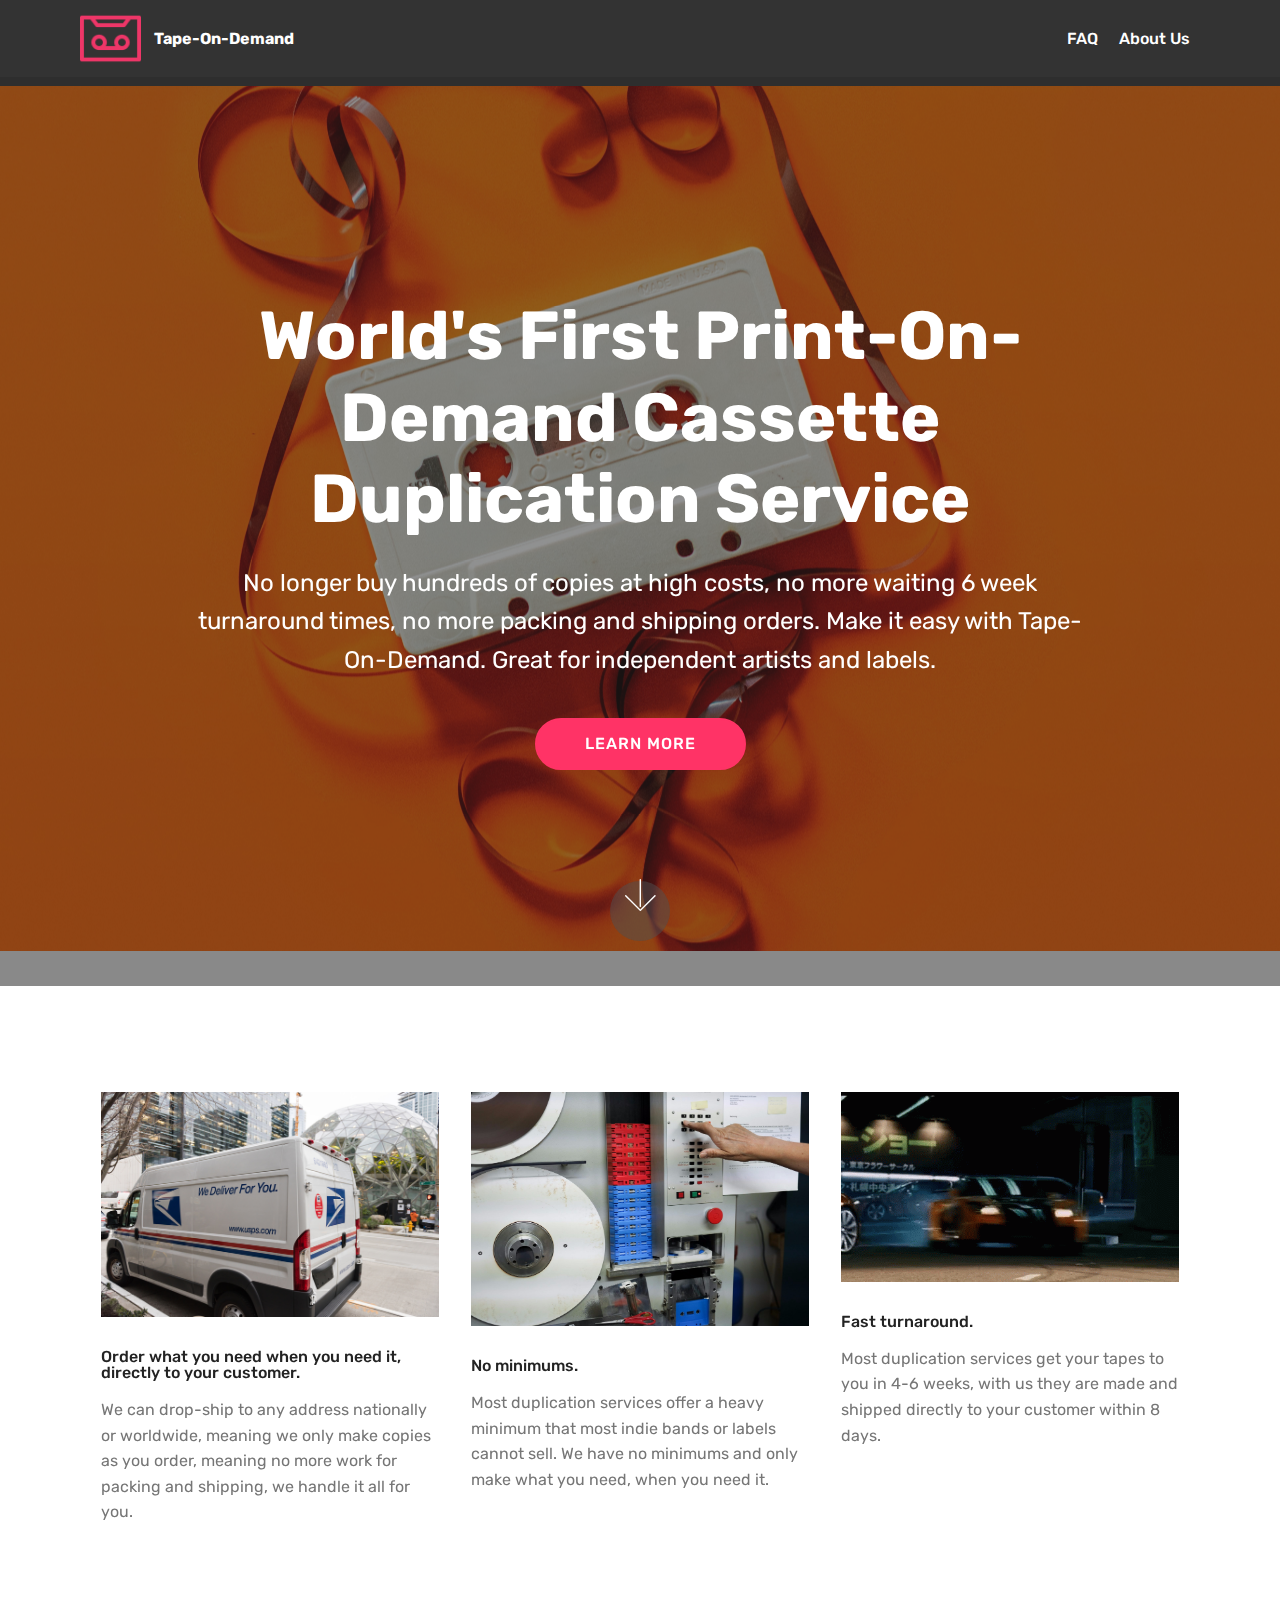
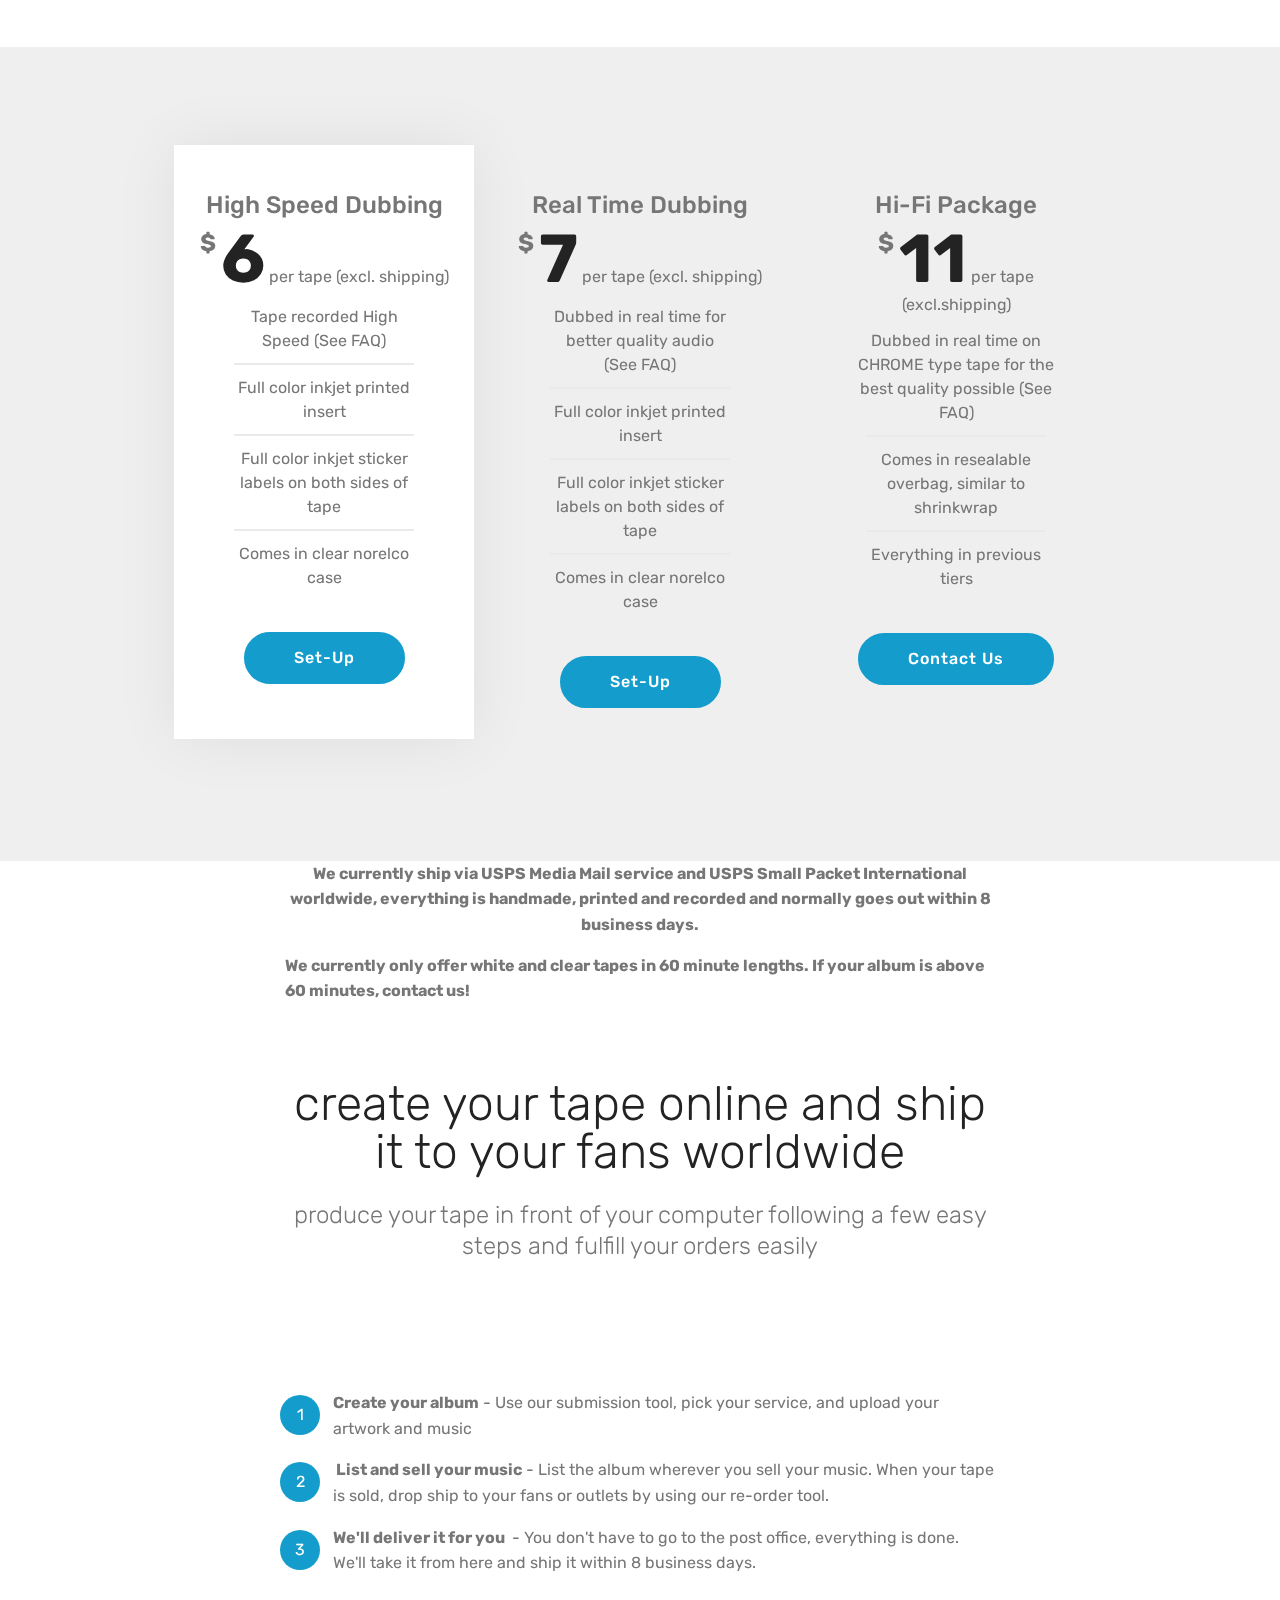
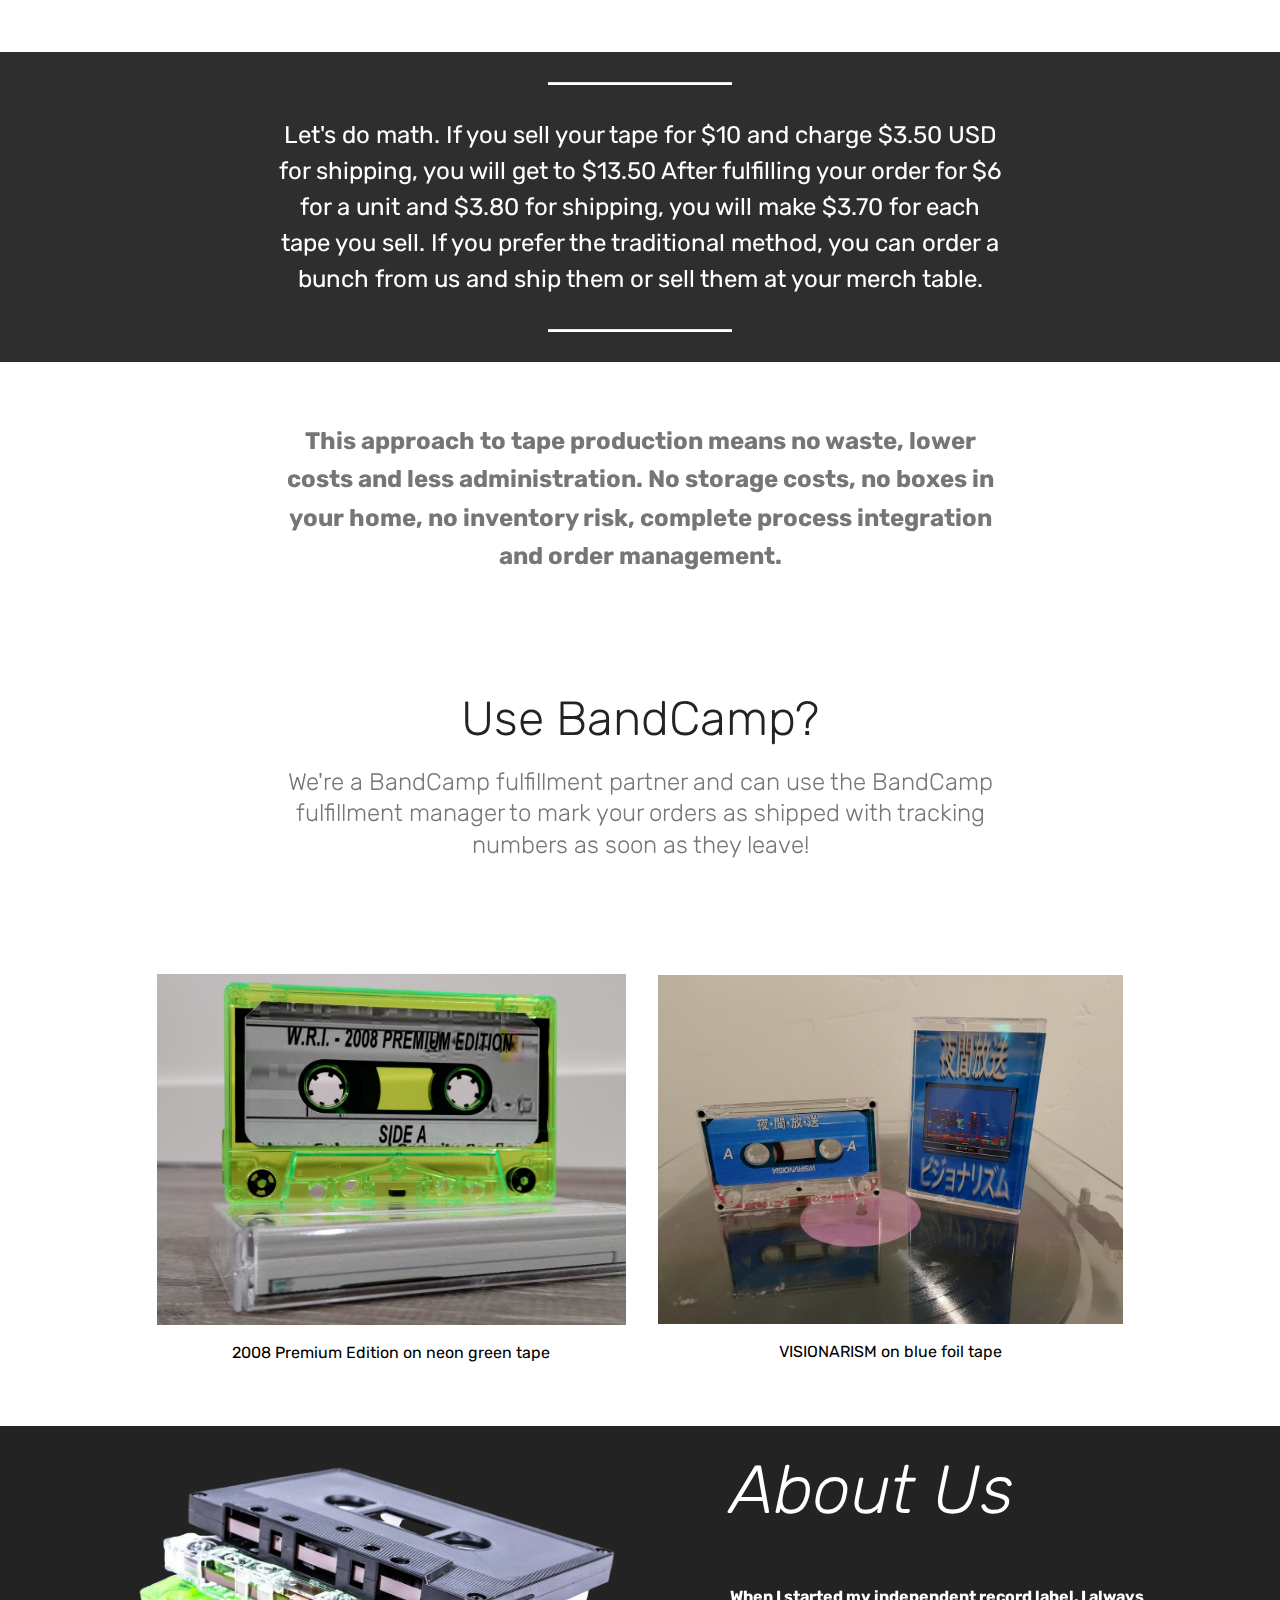
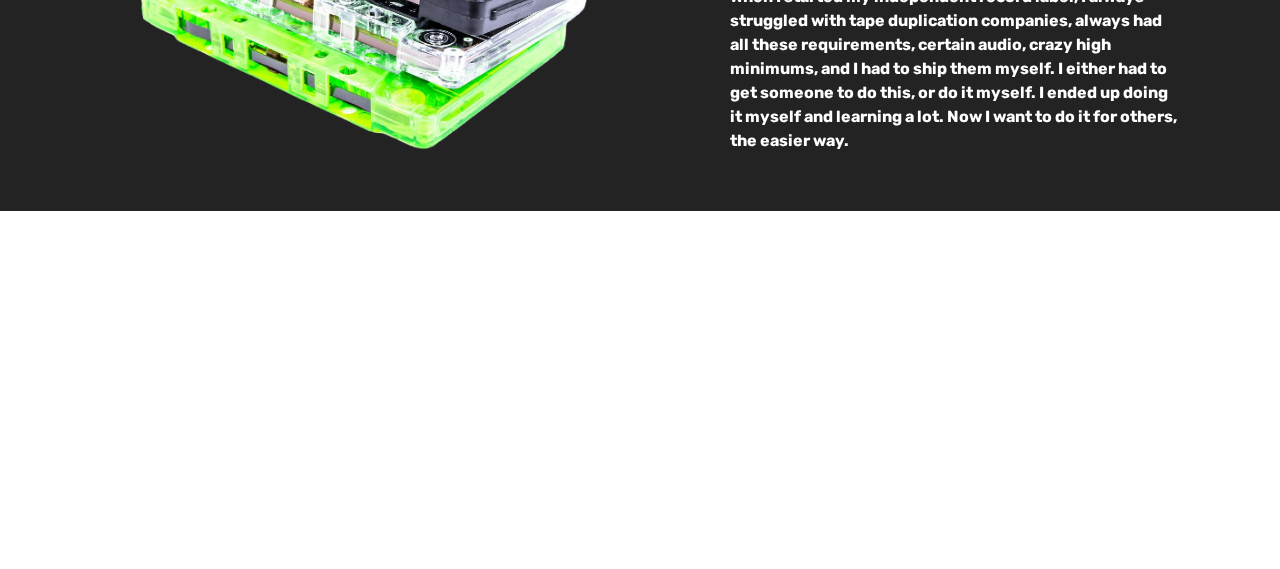
==== commit a001cf50: "create github pages" ====
--- a/index.html
+++ b/index.html
@@ -45,7 +45,7 @@
                          <img src="assets/images/technology-1.png" alt="Mobirise" title="" style="height: 3.8rem;">
                     </a>
                 </span>
-                <span class="navbar-caption-wrap"><a class="navbar-caption text-white display-4" href="https://mobirise.co">
+                <span class="navbar-caption-wrap"><a class="navbar-caption text-white display-4" href="index.html">
                         Tape-On-Demand</a></span>
             </div>
         </div>
@@ -61,7 +61,7 @@
     </nav>
 </section>
 
-<section class="engine"><a href="https://mobirise.info/d">website maker</a></section><section once="footers" class="cid-rYxIrSkySs" id="footer6-8">
+<section class="engine"><a href="https://mobirise.info/t">amp templates</a></section><section once="footers" class="cid-rYxIrSkySs" id="footer6-8">
 
     
 
@@ -179,7 +179,7 @@
                             <li class="list-group-item">Tape recorded High Speed (See FAQ)</li><li class="list-group-item">Full color inkjet printed insert</li><li class="list-group-item">Full color inkjet sticker labels on both sides of tape</li><li class="list-group-item">Comes in clear norelco case</li>
                         </ul>
                     </div>
-                    
+                    <div class="mbr-section-btn text-center py-4 pb-5"><a href="https://form.jotform.com/201306542927048" class="btn btn-primary display-4">Set-Up</a></div>
                 </div>
             </div>
 
@@ -206,7 +206,7 @@
                                 Full color inkjet sticker labels on both sides of tape</li><li class="list-group-item">Comes in clear norelco case</li>
                         </ul>
                     </div>
-                    
+                    <div class="mbr-section-btn text-center py-4 pb-5"><a href="https://form.jotform.com/201306542927048" class="btn btn-primary display-4">Set-Up</a></div>
                 </div>
             </div>
 
@@ -230,7 +230,7 @@
                             <li class="list-group-item">Everything in previous tiers</li>
                         </ul>
                     </div>
-                    
+                    <div class="mbr-section-btn text-center py-4 pb-5"><a href="mailto:vapetapeslabel@gmail.com" class="btn btn-primary display-4">Contact Us</a></div>
                 </div>
             </div>
 
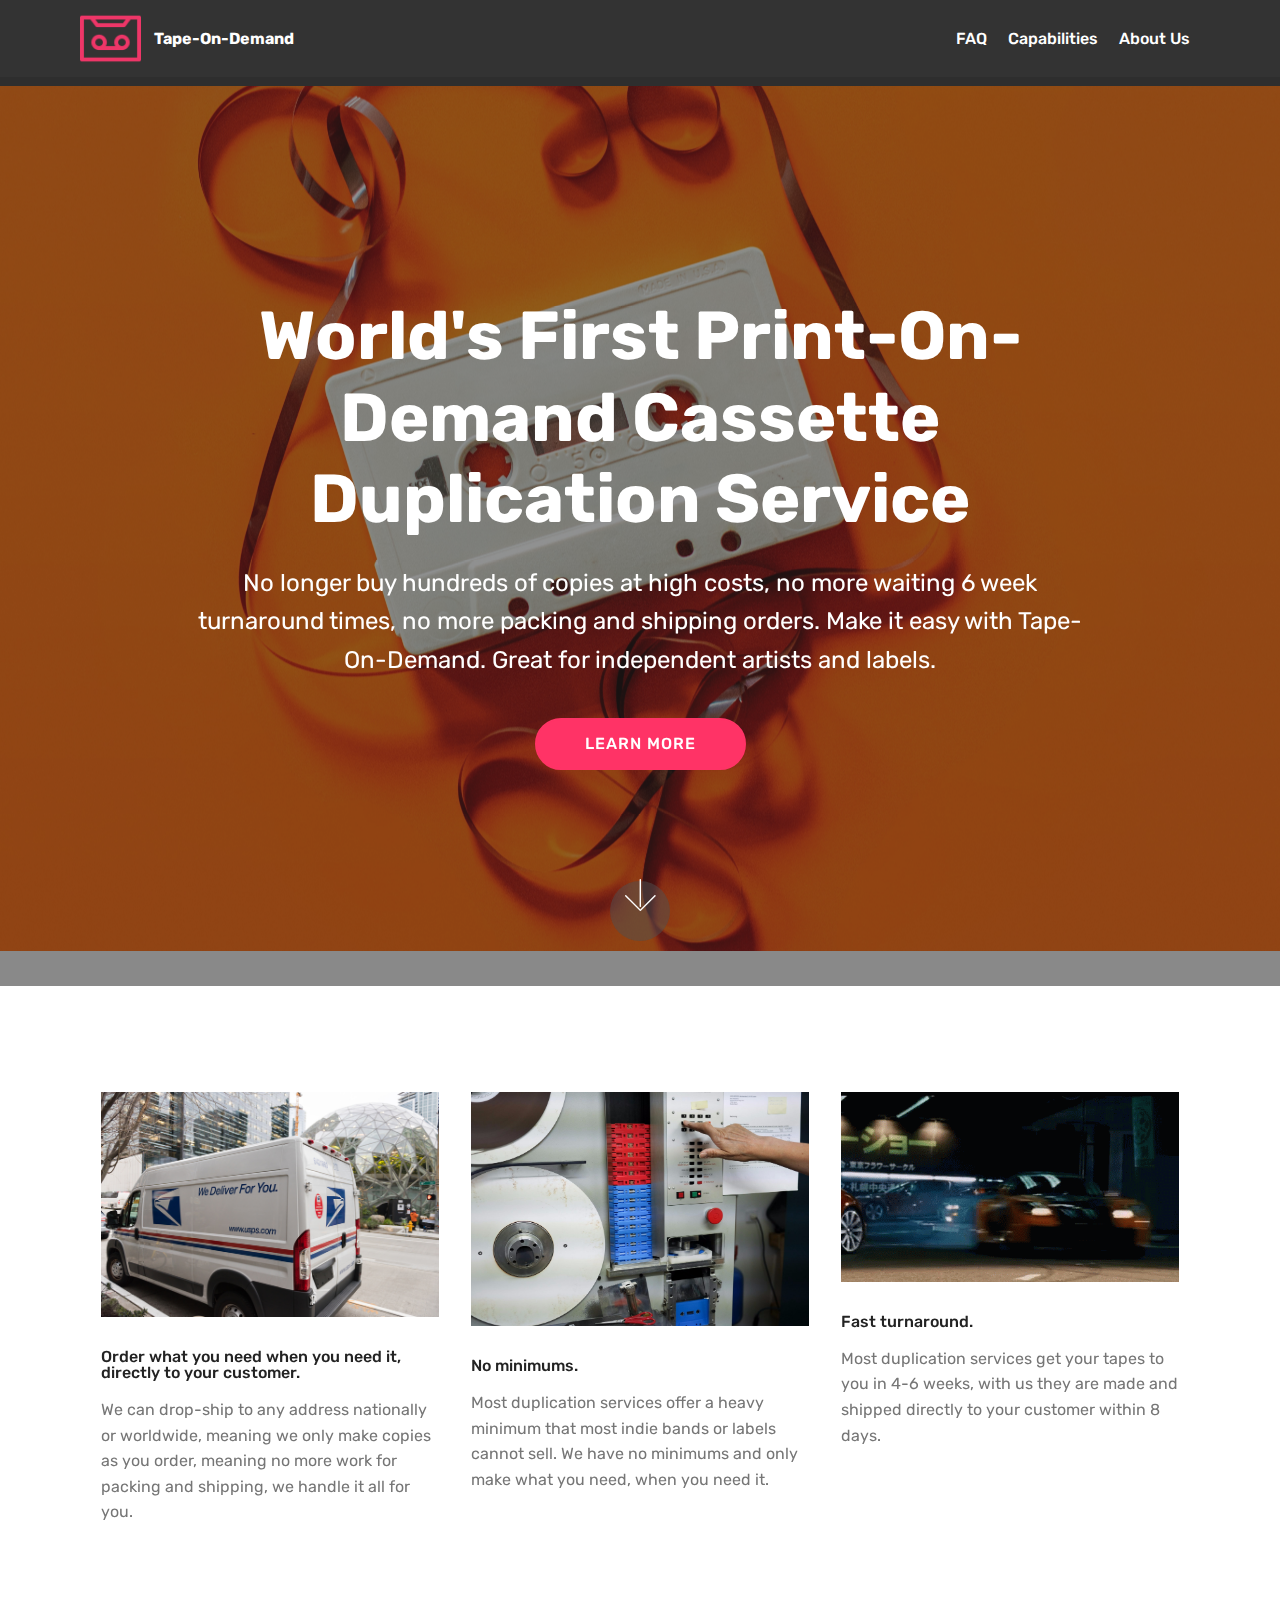
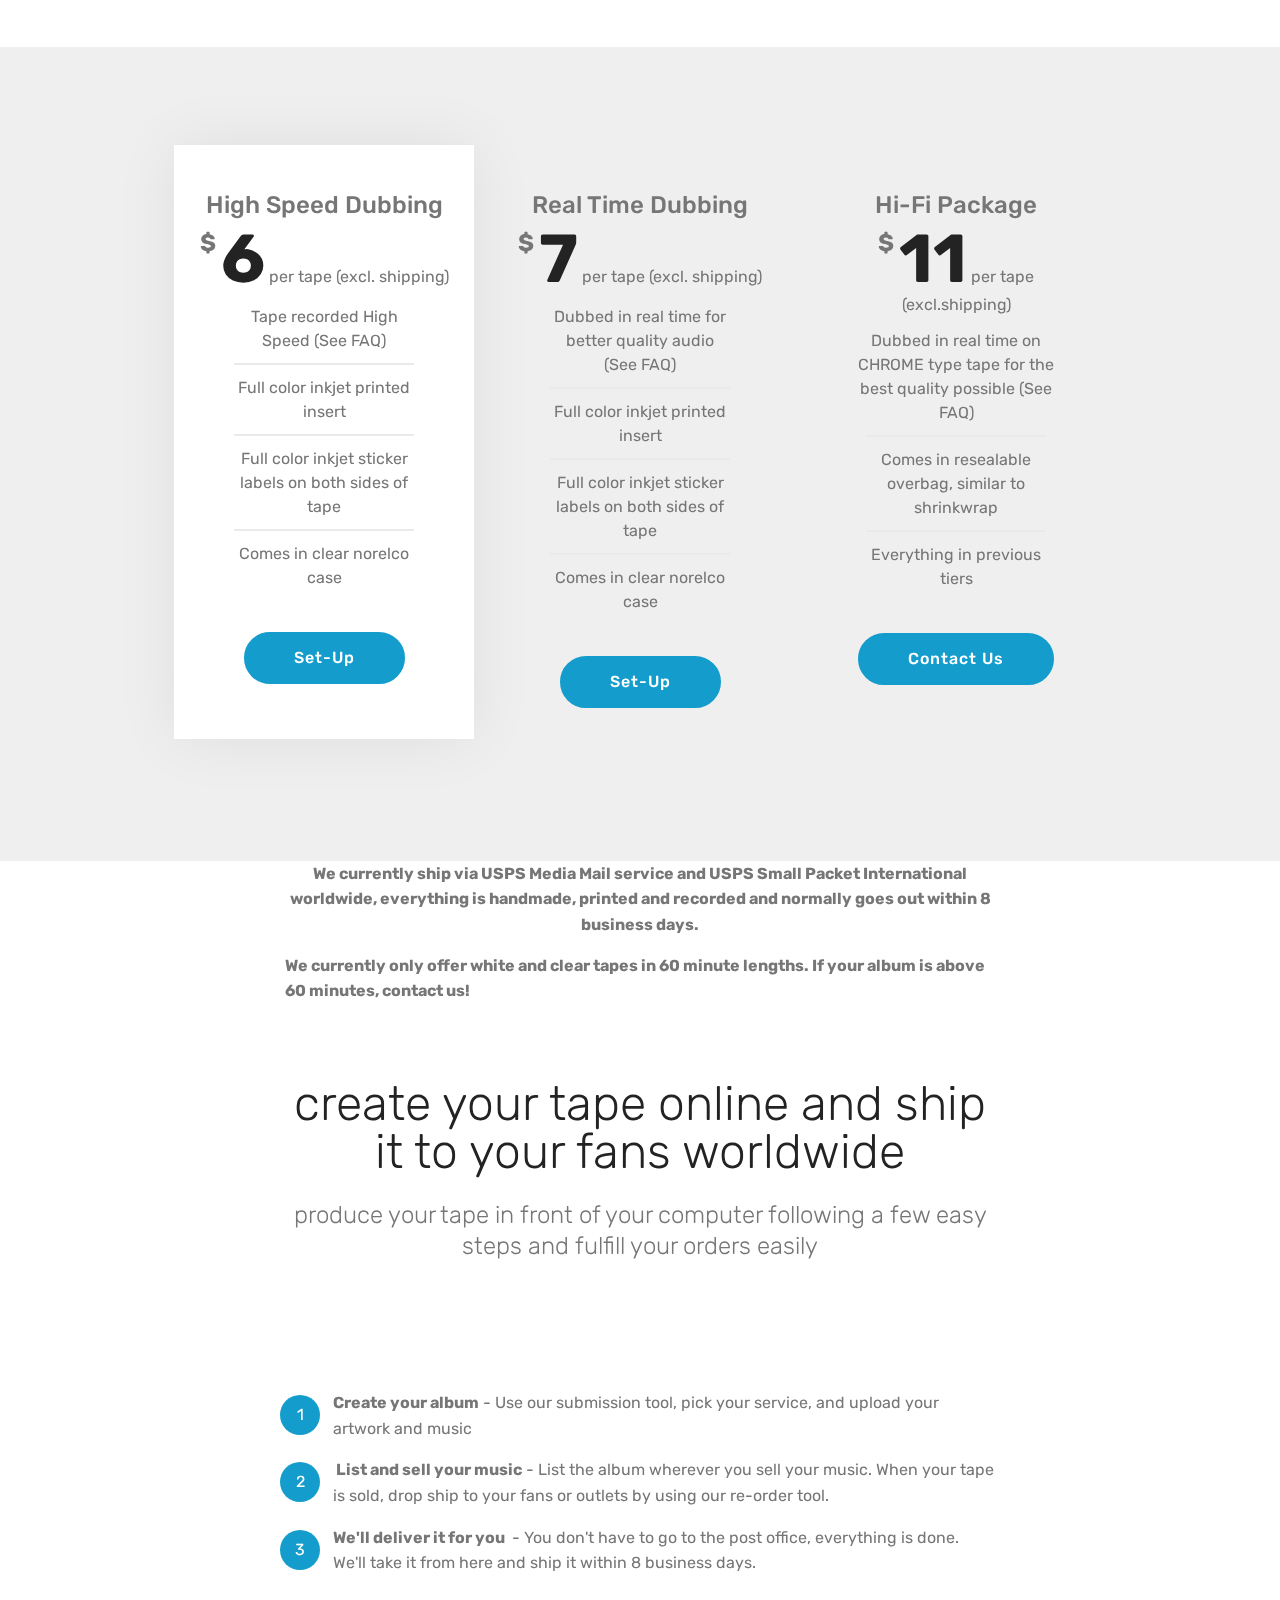
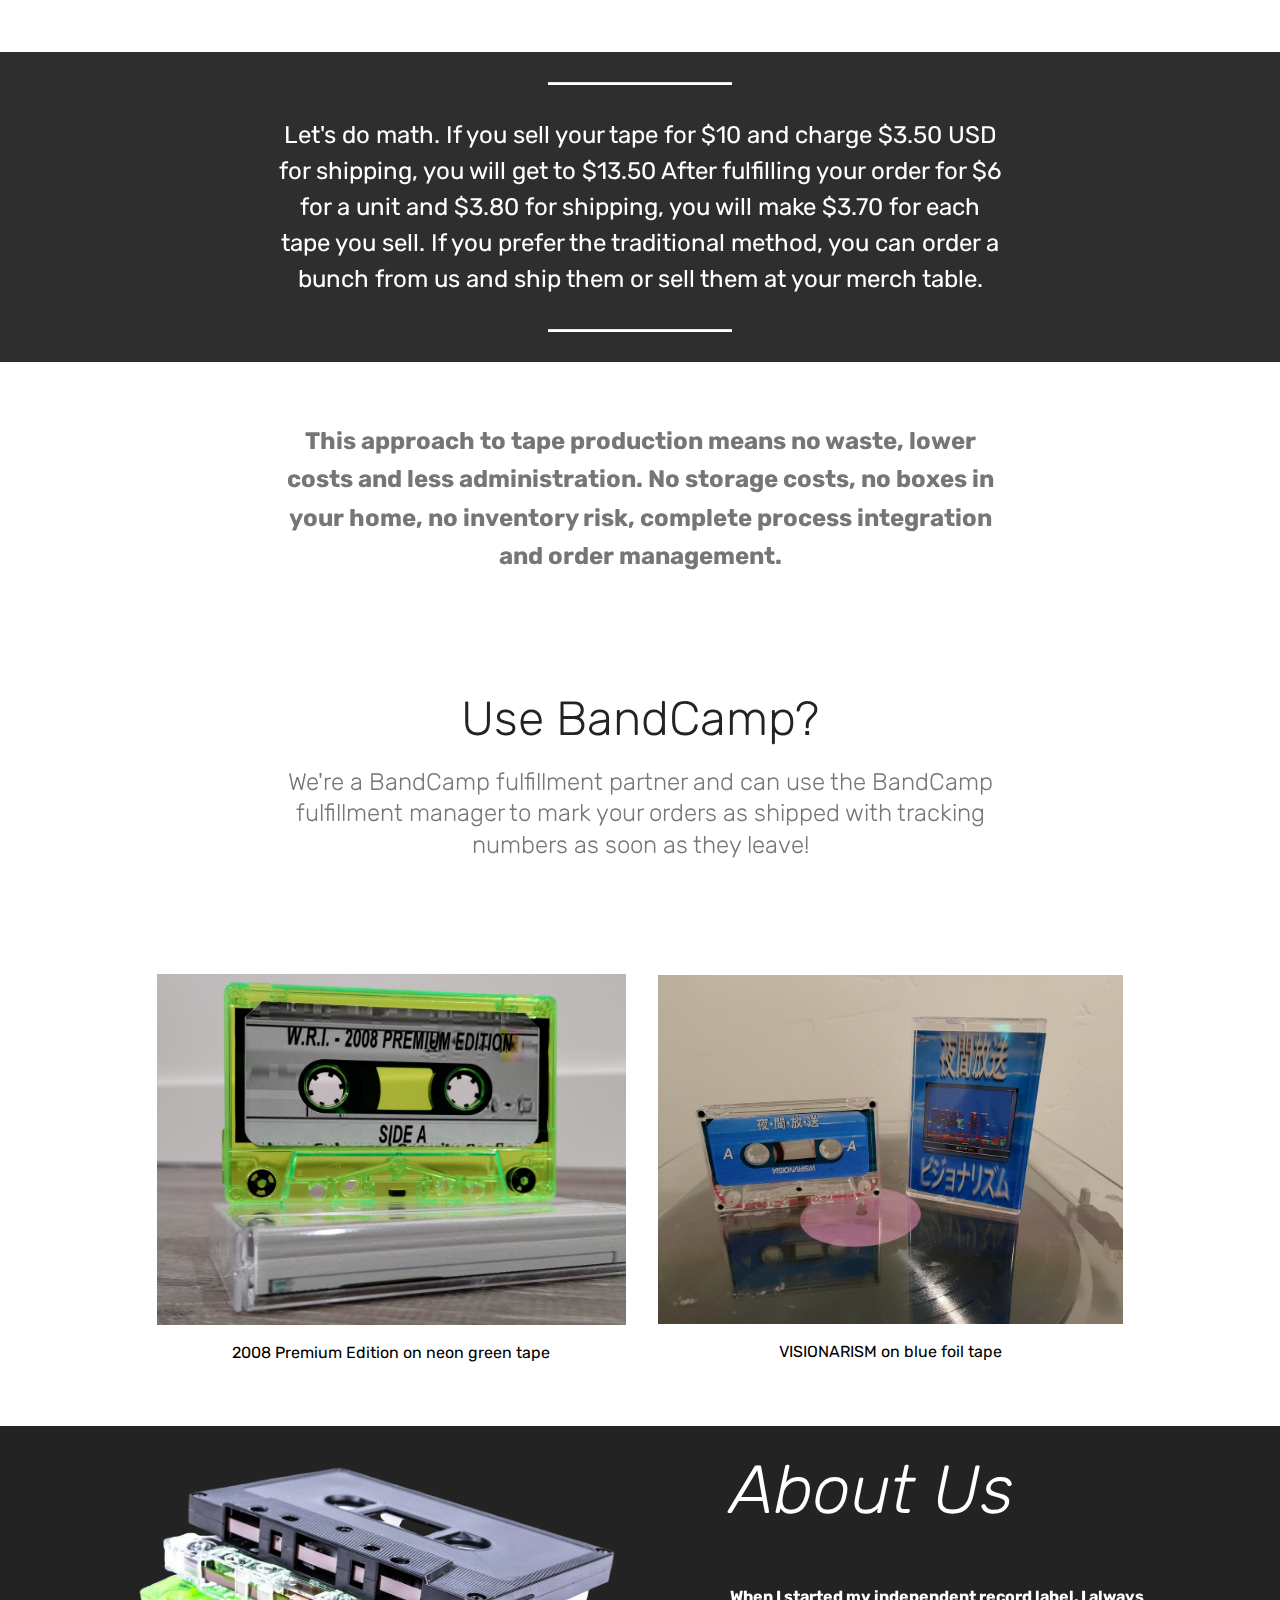
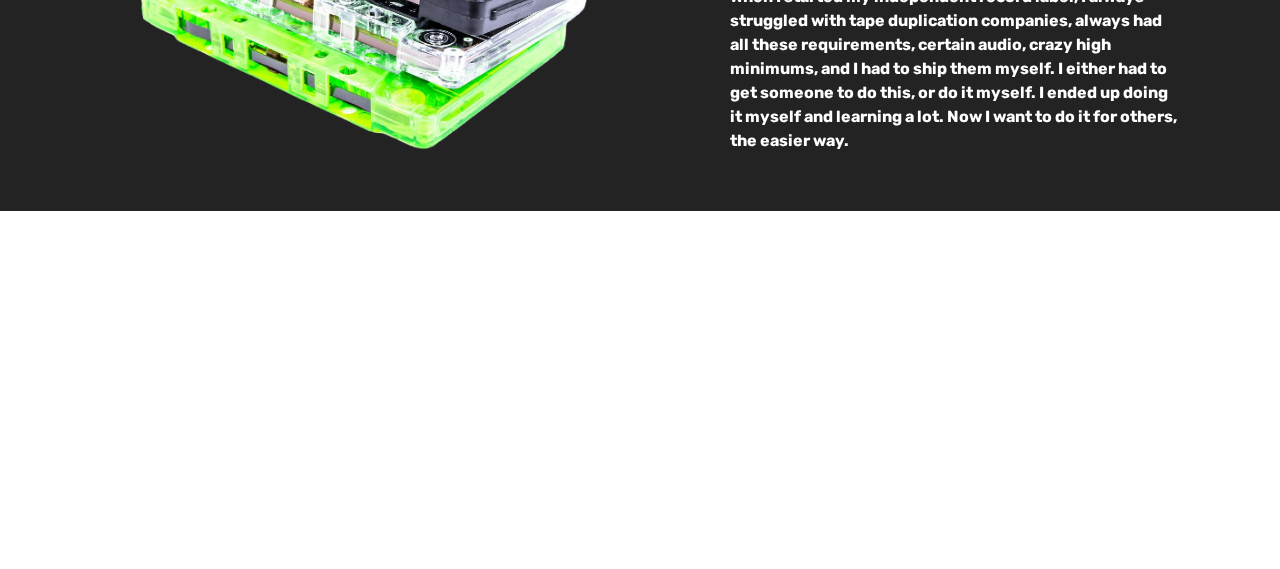
==== commit e043e85f: "create github pages" ====
--- a/index.html
+++ b/index.html
@@ -52,7 +52,7 @@
         <div class="collapse navbar-collapse" id="navbarSupportedContent">
             <ul class="navbar-nav nav-dropdown nav-right" data-app-modern-menu="true"><li class="nav-item">
                     <a class="nav-link link text-white display-4" href="page1.html">FAQ</a>
-                </li><li class="nav-item"><a class="nav-link link text-white display-4" href="index.html#testimonials2-9">
+                </li><li class="nav-item"><a class="nav-link link text-white display-4" href="page2.html">Capabilities</a></li><li class="nav-item"><a class="nav-link link text-white display-4" href="index.html#testimonials2-9">
                         
                         About Us
                     </a></li></ul>
@@ -61,7 +61,7 @@
     </nav>
 </section>
 
-<section class="engine"><a href="https://mobirise.info/t">amp templates</a></section><section once="footers" class="cid-rYxIrSkySs" id="footer6-8">
+<section class="engine"><a href="https://mobirise.info/s">free bootstrap themes</a></section><section once="footers" class="cid-rYxIrSkySs" id="footer6-8">
 
     
 
--- a/assets/mobirise/css/mbr-additional.css
+++ b/assets/mobirise/css/mbr-additional.css
@@ -1953,3 +1953,448 @@
 .cid-rYyflVtvGp blockquote {
   color: #767676;
 }
+.cid-rYxIrSkySs {
+  padding-top: 30px;
+  padding-bottom: 30px;
+  background-color: #2e2e2e;
+}
+.cid-rYxtFVS2bW .navbar {
+  padding: .5rem 0;
+  background: #333333;
+  transition: none;
+  min-height: 77px;
+}
+.cid-rYxtFVS2bW .navbar-dropdown.bg-color.transparent.opened {
+  background: #333333;
+}
+.cid-rYxtFVS2bW a {
+  font-style: normal;
+}
+.cid-rYxtFVS2bW .nav-item span {
+  padding-right: 0.4em;
+  line-height: 0.5em;
+  vertical-align: text-bottom;
+  position: relative;
+  text-decoration: none;
+}
+.cid-rYxtFVS2bW .nav-item a {
+  display: -webkit-flex;
+  align-items: center;
+  justify-content: center;
+  padding: 0.7rem 0 !important;
+  margin: 0rem .65rem !important;
+  -webkit-align-items: center;
+  -webkit-justify-content: center;
+}
+.cid-rYxtFVS2bW .nav-item:focus,
+.cid-rYxtFVS2bW .nav-link:focus {
+  outline: none;
+}
+.cid-rYxtFVS2bW .btn {
+  padding: 0.4rem 1.5rem;
+  display: -webkit-inline-flex;
+  align-items: center;
+  -webkit-align-items: center;
+}
+.cid-rYxtFVS2bW .btn .mbr-iconfont {
+  font-size: 1.6rem;
+}
+.cid-rYxtFVS2bW .menu-logo {
+  margin-right: auto;
+}
+.cid-rYxtFVS2bW .menu-logo .navbar-brand {
+  display: flex;
+  margin-left: 5rem;
+  padding: 0;
+  transition: padding .2s;
+  min-height: 3.8rem;
+  -webkit-align-items: center;
+  align-items: center;
+}
+.cid-rYxtFVS2bW .menu-logo .navbar-brand .navbar-caption-wrap {
+  display: flex;
+  -webkit-align-items: center;
+  align-items: center;
+  word-break: break-word;
+  min-width: 7rem;
+  margin: .3rem 0;
+}
+.cid-rYxtFVS2bW .menu-logo .navbar-brand .navbar-caption-wrap .navbar-caption {
+  line-height: 1.2rem !important;
+  padding-right: 2rem;
+}
+.cid-rYxtFVS2bW .menu-logo .navbar-brand .navbar-logo {
+  font-size: 4rem;
+  transition: font-size 0.25s;
+}
+.cid-rYxtFVS2bW .menu-logo .navbar-brand .navbar-logo img {
+  display: flex;
+}
+.cid-rYxtFVS2bW .menu-logo .navbar-brand .navbar-logo .mbr-iconfont {
+  transition: font-size 0.25s;
+}
+.cid-rYxtFVS2bW .menu-logo .navbar-brand .navbar-logo a {
+  display: inline-flex;
+}
+.cid-rYxtFVS2bW .navbar-toggleable-sm .navbar-collapse {
+  justify-content: flex-end;
+  -webkit-justify-content: flex-end;
+  padding-right: 5rem;
+  width: auto;
+}
+.cid-rYxtFVS2bW .navbar-toggleable-sm .navbar-collapse .navbar-nav {
+  flex-wrap: wrap;
+  -webkit-flex-wrap: wrap;
+  padding-left: 0;
+}
+.cid-rYxtFVS2bW .navbar-toggleable-sm .navbar-collapse .navbar-nav .nav-item {
+  -webkit-align-self: center;
+  align-self: center;
+}
+.cid-rYxtFVS2bW .navbar-toggleable-sm .navbar-collapse .navbar-buttons {
+  padding-left: 0;
+  padding-bottom: 0;
+}
+.cid-rYxtFVS2bW .dropdown .dropdown-menu {
+  background: #333333;
+  visibility: hidden;
+  display: block;
+  position: absolute;
+  min-width: 5rem;
+  padding-top: 1.4rem;
+  padding-bottom: 1.4rem;
+  text-align: left;
+}
+.cid-rYxtFVS2bW .dropdown .dropdown-menu .dropdown-item {
+  width: auto;
+  padding: 0.235em 1.5385em 0.235em 1.5385em !important;
+}
+.cid-rYxtFVS2bW .dropdown .dropdown-menu .dropdown-item::after {
+  right: 0.5rem;
+}
+.cid-rYxtFVS2bW .dropdown .dropdown-menu .dropdown-submenu {
+  margin: 0;
+}
+.cid-rYxtFVS2bW .dropdown.open > .dropdown-menu {
+  visibility: visible;
+}
+.cid-rYxtFVS2bW .navbar-toggleable-sm.opened:after {
+  position: absolute;
+  width: 100vw;
+  height: 100vh;
+  content: '';
+  background-color: rgba(0, 0, 0, 0.1);
+  left: 0;
+  bottom: 0;
+  transform: translateY(100%);
+  -webkit-transform: translateY(100%);
+  z-index: 1000;
+}
+.cid-rYxtFVS2bW .navbar.navbar-short {
+  min-height: 60px;
+  transition: all .2s;
+}
+.cid-rYxtFVS2bW .navbar.navbar-short .navbar-toggler-right {
+  top: 20px;
+}
+.cid-rYxtFVS2bW .navbar.navbar-short .navbar-logo a {
+  font-size: 2.5rem !important;
+  line-height: 2.5rem;
+  transition: font-size 0.25s;
+}
+.cid-rYxtFVS2bW .navbar.navbar-short .navbar-logo a .mbr-iconfont {
+  font-size: 2.5rem !important;
+}
+.cid-rYxtFVS2bW .navbar.navbar-short .navbar-logo a img {
+  height: 3rem !important;
+}
+.cid-rYxtFVS2bW .navbar.navbar-short .navbar-brand {
+  min-height: 3rem;
+}
+.cid-rYxtFVS2bW button.navbar-toggler {
+  width: 31px;
+  height: 18px;
+  cursor: pointer;
+  transition: all .2s;
+  top: 1.5rem;
+  right: 1rem;
+}
+.cid-rYxtFVS2bW button.navbar-toggler:focus {
+  outline: none;
+}
+.cid-rYxtFVS2bW button.navbar-toggler .hamburger span {
+  position: absolute;
+  right: 0;
+  width: 30px;
+  height: 2px;
+  border-right: 5px;
+  background-color: #ffffff;
+}
+.cid-rYxtFVS2bW button.navbar-toggler .hamburger span:nth-child(1) {
+  top: 0;
+  transition: all .2s;
+}
+.cid-rYxtFVS2bW button.navbar-toggler .hamburger span:nth-child(2) {
+  top: 8px;
+  transition: all .15s;
+}
+.cid-rYxtFVS2bW button.navbar-toggler .hamburger span:nth-child(3) {
+  top: 8px;
+  transition: all .15s;
+}
+.cid-rYxtFVS2bW button.navbar-toggler .hamburger span:nth-child(4) {
+  top: 16px;
+  transition: all .2s;
+}
+.cid-rYxtFVS2bW nav.opened .hamburger span:nth-child(1) {
+  top: 8px;
+  width: 0;
+  opacity: 0;
+  right: 50%;
+  transition: all .2s;
+}
+.cid-rYxtFVS2bW nav.opened .hamburger span:nth-child(2) {
+  -webkit-transform: rotate(45deg);
+  transform: rotate(45deg);
+  transition: all .25s;
+}
+.cid-rYxtFVS2bW nav.opened .hamburger span:nth-child(3) {
+  -webkit-transform: rotate(-45deg);
+  transform: rotate(-45deg);
+  transition: all .25s;
+}
+.cid-rYxtFVS2bW nav.opened .hamburger span:nth-child(4) {
+  top: 8px;
+  width: 0;
+  opacity: 0;
+  right: 50%;
+  transition: all .2s;
+}
+.cid-rYxtFVS2bW .collapsed.navbar-expand {
+  flex-direction: column;
+  -webkit-flex-direction: column;
+}
+.cid-rYxtFVS2bW .collapsed .btn {
+  display: -webkit-flex;
+}
+.cid-rYxtFVS2bW .collapsed .navbar-collapse {
+  display: none !important;
+  padding-right: 0 !important;
+}
+.cid-rYxtFVS2bW .collapsed .navbar-collapse.collapsing,
+.cid-rYxtFVS2bW .collapsed .navbar-collapse.show {
+  display: block !important;
+}
+.cid-rYxtFVS2bW .collapsed .navbar-collapse.collapsing .navbar-nav,
+.cid-rYxtFVS2bW .collapsed .navbar-collapse.show .navbar-nav {
+  display: block;
+  text-align: center;
+}
+.cid-rYxtFVS2bW .collapsed .navbar-collapse.collapsing .navbar-nav .nav-item,
+.cid-rYxtFVS2bW .collapsed .navbar-collapse.show .navbar-nav .nav-item {
+  clear: both;
+}
+.cid-rYxtFVS2bW .collapsed .navbar-collapse.collapsing .navbar-nav .nav-item:last-child,
+.cid-rYxtFVS2bW .collapsed .navbar-collapse.show .navbar-nav .nav-item:last-child {
+  margin-bottom: 1rem;
+}
+.cid-rYxtFVS2bW .collapsed .navbar-collapse.collapsing .navbar-buttons,
+.cid-rYxtFVS2bW .collapsed .navbar-collapse.show .navbar-buttons {
+  text-align: center;
+}
+.cid-rYxtFVS2bW .collapsed .navbar-collapse.collapsing .navbar-buttons:last-child,
+.cid-rYxtFVS2bW .collapsed .navbar-collapse.show .navbar-buttons:last-child {
+  margin-bottom: 1rem;
+}
+@media (min-width: 1024px) {
+  .cid-rYxtFVS2bW .collapsed:not(.navbar-short) .navbar-collapse {
+    max-height: calc(98.5vh - 3.8rem);
+  }
+}
+.cid-rYxtFVS2bW .collapsed button.navbar-toggler {
+  display: block;
+}
+.cid-rYxtFVS2bW .collapsed .navbar-brand {
+  margin-left: 1rem !important;
+}
+.cid-rYxtFVS2bW .collapsed .navbar-toggleable-sm {
+  flex-direction: column;
+  -webkit-flex-direction: column;
+}
+.cid-rYxtFVS2bW .collapsed .dropdown .dropdown-menu {
+  width: 100%;
+  text-align: center;
+  position: relative;
+  opacity: 0;
+  overflow: hidden;
+  display: block;
+  height: 0;
+  visibility: hidden;
+  padding: 0;
+  transition-duration: .5s;
+  transition-property: opacity,padding,height;
+}
+.cid-rYxtFVS2bW .collapsed .dropdown.open > .dropdown-menu {
+  position: relative;
+  opacity: 1;
+  height: auto;
+  padding: 1.4rem 0;
+  visibility: visible;
+}
+.cid-rYxtFVS2bW .collapsed .dropdown .dropdown-submenu {
+  left: 0;
+  text-align: center;
+  width: 100%;
+}
+.cid-rYxtFVS2bW .collapsed .dropdown .dropdown-toggle[data-toggle="dropdown-submenu"]::after {
+  margin-top: 0;
+  position: inherit;
+  right: 0;
+  top: 50%;
+  display: inline-block;
+  width: 0;
+  height: 0;
+  margin-left: .3em;
+  vertical-align: middle;
+  content: "";
+  border-top: .30em solid;
+  border-right: .30em solid transparent;
+  border-left: .30em solid transparent;
+}
+@media (max-width: 1023px) {
+  .cid-rYxtFVS2bW .navbar-expand {
+    flex-direction: column;
+    -webkit-flex-direction: column;
+  }
+  .cid-rYxtFVS2bW img {
+    height: 3.8rem !important;
+  }
+  .cid-rYxtFVS2bW .btn {
+    display: -webkit-flex;
+  }
+  .cid-rYxtFVS2bW button.navbar-toggler {
+    display: block;
+  }
+  .cid-rYxtFVS2bW .navbar-brand {
+    margin-left: 1rem !important;
+  }
+  .cid-rYxtFVS2bW .navbar-toggleable-sm {
+    flex-direction: column;
+    -webkit-flex-direction: column;
+  }
+  .cid-rYxtFVS2bW .navbar-collapse {
+    display: none !important;
+    padding-right: 0 !important;
+  }
+  .cid-rYxtFVS2bW .navbar-collapse.collapsing,
+  .cid-rYxtFVS2bW .navbar-collapse.show {
+    display: block !important;
+  }
+  .cid-rYxtFVS2bW .navbar-collapse.collapsing .navbar-nav,
+  .cid-rYxtFVS2bW .navbar-collapse.show .navbar-nav {
+    display: block;
+    text-align: center;
+  }
+  .cid-rYxtFVS2bW .navbar-collapse.collapsing .navbar-nav .nav-item,
+  .cid-rYxtFVS2bW .navbar-collapse.show .navbar-nav .nav-item {
+    clear: both;
+  }
+  .cid-rYxtFVS2bW .navbar-collapse.collapsing .navbar-nav .nav-item:last-child,
+  .cid-rYxtFVS2bW .navbar-collapse.show .navbar-nav .nav-item:last-child {
+    margin-bottom: 1rem;
+  }
+  .cid-rYxtFVS2bW .navbar-collapse.collapsing .navbar-buttons,
+  .cid-rYxtFVS2bW .navbar-collapse.show .navbar-buttons {
+    text-align: center;
+  }
+  .cid-rYxtFVS2bW .navbar-collapse.collapsing .navbar-buttons:last-child,
+  .cid-rYxtFVS2bW .navbar-collapse.show .navbar-buttons:last-child {
+    margin-bottom: 1rem;
+  }
+  .cid-rYxtFVS2bW .dropdown .dropdown-menu {
+    width: 100%;
+    text-align: center;
+    position: relative;
+    opacity: 0;
+    overflow: hidden;
+    display: block;
+    height: 0;
+    visibility: hidden;
+    padding: 0;
+    transition-duration: .5s;
+    transition-property: opacity,padding,height;
+  }
+  .cid-rYxtFVS2bW .dropdown.open > .dropdown-menu {
+    position: relative;
+    opacity: 1;
+    height: auto;
+    padding: 1.4rem 0;
+    visibility: visible;
+  }
+  .cid-rYxtFVS2bW .dropdown .dropdown-submenu {
+    left: 0;
+    text-align: center;
+    width: 100%;
+  }
+  .cid-rYxtFVS2bW .dropdown .dropdown-toggle[data-toggle="dropdown-submenu"]::after {
+    margin-top: 0;
+    position: inherit;
+    right: 0;
+    top: 50%;
+    display: inline-block;
+    width: 0;
+    height: 0;
+    margin-left: .3em;
+    vertical-align: middle;
+    content: "";
+    border-top: .30em solid;
+    border-right: .30em solid transparent;
+    border-left: .30em solid transparent;
+  }
+}
+@media (min-width: 767px) {
+  .cid-rYxtFVS2bW .menu-logo {
+    flex-shrink: 0;
+    -webkit-flex-shrink: 0;
+  }
+}
+.cid-rYxtFVS2bW .navbar-collapse {
+  flex-basis: auto;
+  -webkit-flex-basis: auto;
+}
+.cid-rYxtFVS2bW .nav-link:hover,
+.cid-rYxtFVS2bW .dropdown-item:hover {
+  color: #c1c1c1 !important;
+}
+.cid-rYUjSnZ1BR {
+  padding-top: 60px;
+  padding-bottom: 60px;
+  background-color: #ffffff;
+}
+.cid-rYUjSnZ1BR .mbr-section-subtitle {
+  color: #767676;
+}
+.cid-rYUkeGiFzM {
+  padding-top: 60px;
+  padding-bottom: 60px;
+  background-color: #ffffff;
+}
+.cid-rYUkeGiFzM .mbr-text {
+  color: #767676;
+}
+.cid-rYUkzRXHPV {
+  padding-top: 60px;
+  padding-bottom: 60px;
+  background-color: #ffffff;
+}
+.cid-rYUkzRXHPV .mbr-text {
+  color: #767676;
+}
+.cid-rYUoZG3Yef {
+  padding-top: 60px;
+  padding-bottom: 60px;
+  background-color: #ffffff;
+}
+.cid-rYUoZG3Yef .mbr-text {
+  color: #767676;
+}
--- a/assets/mobirise/css/mbr-additional.css
+++ b/assets/mobirise/css/mbr-additional.css
@@ -1953,3 +1953,448 @@
 .cid-rYyflVtvGp blockquote {
   color: #767676;
 }
+.cid-rYxIrSkySs {
+  padding-top: 30px;
+  padding-bottom: 30px;
+  background-color: #2e2e2e;
+}
+.cid-rYxtFVS2bW .navbar {
+  padding: .5rem 0;
+  background: #333333;
+  transition: none;
+  min-height: 77px;
+}
+.cid-rYxtFVS2bW .navbar-dropdown.bg-color.transparent.opened {
+  background: #333333;
+}
+.cid-rYxtFVS2bW a {
+  font-style: normal;
+}
+.cid-rYxtFVS2bW .nav-item span {
+  padding-right: 0.4em;
+  line-height: 0.5em;
+  vertical-align: text-bottom;
+  position: relative;
+  text-decoration: none;
+}
+.cid-rYxtFVS2bW .nav-item a {
+  display: -webkit-flex;
+  align-items: center;
+  justify-content: center;
+  padding: 0.7rem 0 !important;
+  margin: 0rem .65rem !important;
+  -webkit-align-items: center;
+  -webkit-justify-content: center;
+}
+.cid-rYxtFVS2bW .nav-item:focus,
+.cid-rYxtFVS2bW .nav-link:focus {
+  outline: none;
+}
+.cid-rYxtFVS2bW .btn {
+  padding: 0.4rem 1.5rem;
+  display: -webkit-inline-flex;
+  align-items: center;
+  -webkit-align-items: center;
+}
+.cid-rYxtFVS2bW .btn .mbr-iconfont {
+  font-size: 1.6rem;
+}
+.cid-rYxtFVS2bW .menu-logo {
+  margin-right: auto;
+}
+.cid-rYxtFVS2bW .menu-logo .navbar-brand {
+  display: flex;
+  margin-left: 5rem;
+  padding: 0;
+  transition: padding .2s;
+  min-height: 3.8rem;
+  -webkit-align-items: center;
+  align-items: center;
+}
+.cid-rYxtFVS2bW .menu-logo .navbar-brand .navbar-caption-wrap {
+  display: flex;
+  -webkit-align-items: center;
+  align-items: center;
+  word-break: break-word;
+  min-width: 7rem;
+  margin: .3rem 0;
+}
+.cid-rYxtFVS2bW .menu-logo .navbar-brand .navbar-caption-wrap .navbar-caption {
+  line-height: 1.2rem !important;
+  padding-right: 2rem;
+}
+.cid-rYxtFVS2bW .menu-logo .navbar-brand .navbar-logo {
+  font-size: 4rem;
+  transition: font-size 0.25s;
+}
+.cid-rYxtFVS2bW .menu-logo .navbar-brand .navbar-logo img {
+  display: flex;
+}
+.cid-rYxtFVS2bW .menu-logo .navbar-brand .navbar-logo .mbr-iconfont {
+  transition: font-size 0.25s;
+}
+.cid-rYxtFVS2bW .menu-logo .navbar-brand .navbar-logo a {
+  display: inline-flex;
+}
+.cid-rYxtFVS2bW .navbar-toggleable-sm .navbar-collapse {
+  justify-content: flex-end;
+  -webkit-justify-content: flex-end;
+  padding-right: 5rem;
+  width: auto;
+}
+.cid-rYxtFVS2bW .navbar-toggleable-sm .navbar-collapse .navbar-nav {
+  flex-wrap: wrap;
+  -webkit-flex-wrap: wrap;
+  padding-left: 0;
+}
+.cid-rYxtFVS2bW .navbar-toggleable-sm .navbar-collapse .navbar-nav .nav-item {
+  -webkit-align-self: center;
+  align-self: center;
+}
+.cid-rYxtFVS2bW .navbar-toggleable-sm .navbar-collapse .navbar-buttons {
+  padding-left: 0;
+  padding-bottom: 0;
+}
+.cid-rYxtFVS2bW .dropdown .dropdown-menu {
+  background: #333333;
+  visibility: hidden;
+  display: block;
+  position: absolute;
+  min-width: 5rem;
+  padding-top: 1.4rem;
+  padding-bottom: 1.4rem;
+  text-align: left;
+}
+.cid-rYxtFVS2bW .dropdown .dropdown-menu .dropdown-item {
+  width: auto;
+  padding: 0.235em 1.5385em 0.235em 1.5385em !important;
+}
+.cid-rYxtFVS2bW .dropdown .dropdown-menu .dropdown-item::after {
+  right: 0.5rem;
+}
+.cid-rYxtFVS2bW .dropdown .dropdown-menu .dropdown-submenu {
+  margin: 0;
+}
+.cid-rYxtFVS2bW .dropdown.open > .dropdown-menu {
+  visibility: visible;
+}
+.cid-rYxtFVS2bW .navbar-toggleable-sm.opened:after {
+  position: absolute;
+  width: 100vw;
+  height: 100vh;
+  content: '';
+  background-color: rgba(0, 0, 0, 0.1);
+  left: 0;
+  bottom: 0;
+  transform: translateY(100%);
+  -webkit-transform: translateY(100%);
+  z-index: 1000;
+}
+.cid-rYxtFVS2bW .navbar.navbar-short {
+  min-height: 60px;
+  transition: all .2s;
+}
+.cid-rYxtFVS2bW .navbar.navbar-short .navbar-toggler-right {
+  top: 20px;
+}
+.cid-rYxtFVS2bW .navbar.navbar-short .navbar-logo a {
+  font-size: 2.5rem !important;
+  line-height: 2.5rem;
+  transition: font-size 0.25s;
+}
+.cid-rYxtFVS2bW .navbar.navbar-short .navbar-logo a .mbr-iconfont {
+  font-size: 2.5rem !important;
+}
+.cid-rYxtFVS2bW .navbar.navbar-short .navbar-logo a img {
+  height: 3rem !important;
+}
+.cid-rYxtFVS2bW .navbar.navbar-short .navbar-brand {
+  min-height: 3rem;
+}
+.cid-rYxtFVS2bW button.navbar-toggler {
+  width: 31px;
+  height: 18px;
+  cursor: pointer;
+  transition: all .2s;
+  top: 1.5rem;
+  right: 1rem;
+}
+.cid-rYxtFVS2bW button.navbar-toggler:focus {
+  outline: none;
+}
+.cid-rYxtFVS2bW button.navbar-toggler .hamburger span {
+  position: absolute;
+  right: 0;
+  width: 30px;
+  height: 2px;
+  border-right: 5px;
+  background-color: #ffffff;
+}
+.cid-rYxtFVS2bW button.navbar-toggler .hamburger span:nth-child(1) {
+  top: 0;
+  transition: all .2s;
+}
+.cid-rYxtFVS2bW button.navbar-toggler .hamburger span:nth-child(2) {
+  top: 8px;
+  transition: all .15s;
+}
+.cid-rYxtFVS2bW button.navbar-toggler .hamburger span:nth-child(3) {
+  top: 8px;
+  transition: all .15s;
+}
+.cid-rYxtFVS2bW button.navbar-toggler .hamburger span:nth-child(4) {
+  top: 16px;
+  transition: all .2s;
+}
+.cid-rYxtFVS2bW nav.opened .hamburger span:nth-child(1) {
+  top: 8px;
+  width: 0;
+  opacity: 0;
+  right: 50%;
+  transition: all .2s;
+}
+.cid-rYxtFVS2bW nav.opened .hamburger span:nth-child(2) {
+  -webkit-transform: rotate(45deg);
+  transform: rotate(45deg);
+  transition: all .25s;
+}
+.cid-rYxtFVS2bW nav.opened .hamburger span:nth-child(3) {
+  -webkit-transform: rotate(-45deg);
+  transform: rotate(-45deg);
+  transition: all .25s;
+}
+.cid-rYxtFVS2bW nav.opened .hamburger span:nth-child(4) {
+  top: 8px;
+  width: 0;
+  opacity: 0;
+  right: 50%;
+  transition: all .2s;
+}
+.cid-rYxtFVS2bW .collapsed.navbar-expand {
+  flex-direction: column;
+  -webkit-flex-direction: column;
+}
+.cid-rYxtFVS2bW .collapsed .btn {
+  display: -webkit-flex;
+}
+.cid-rYxtFVS2bW .collapsed .navbar-collapse {
+  display: none !important;
+  padding-right: 0 !important;
+}
+.cid-rYxtFVS2bW .collapsed .navbar-collapse.collapsing,
+.cid-rYxtFVS2bW .collapsed .navbar-collapse.show {
+  display: block !important;
+}
+.cid-rYxtFVS2bW .collapsed .navbar-collapse.collapsing .navbar-nav,
+.cid-rYxtFVS2bW .collapsed .navbar-collapse.show .navbar-nav {
+  display: block;
+  text-align: center;
+}
+.cid-rYxtFVS2bW .collapsed .navbar-collapse.collapsing .navbar-nav .nav-item,
+.cid-rYxtFVS2bW .collapsed .navbar-collapse.show .navbar-nav .nav-item {
+  clear: both;
+}
+.cid-rYxtFVS2bW .collapsed .navbar-collapse.collapsing .navbar-nav .nav-item:last-child,
+.cid-rYxtFVS2bW .collapsed .navbar-collapse.show .navbar-nav .nav-item:last-child {
+  margin-bottom: 1rem;
+}
+.cid-rYxtFVS2bW .collapsed .navbar-collapse.collapsing .navbar-buttons,
+.cid-rYxtFVS2bW .collapsed .navbar-collapse.show .navbar-buttons {
+  text-align: center;
+}
+.cid-rYxtFVS2bW .collapsed .navbar-collapse.collapsing .navbar-buttons:last-child,
+.cid-rYxtFVS2bW .collapsed .navbar-collapse.show .navbar-buttons:last-child {
+  margin-bottom: 1rem;
+}
+@media (min-width: 1024px) {
+  .cid-rYxtFVS2bW .collapsed:not(.navbar-short) .navbar-collapse {
+    max-height: calc(98.5vh - 3.8rem);
+  }
+}
+.cid-rYxtFVS2bW .collapsed button.navbar-toggler {
+  display: block;
+}
+.cid-rYxtFVS2bW .collapsed .navbar-brand {
+  margin-left: 1rem !important;
+}
+.cid-rYxtFVS2bW .collapsed .navbar-toggleable-sm {
+  flex-direction: column;
+  -webkit-flex-direction: column;
+}
+.cid-rYxtFVS2bW .collapsed .dropdown .dropdown-menu {
+  width: 100%;
+  text-align: center;
+  position: relative;
+  opacity: 0;
+  overflow: hidden;
+  display: block;
+  height: 0;
+  visibility: hidden;
+  padding: 0;
+  transition-duration: .5s;
+  transition-property: opacity,padding,height;
+}
+.cid-rYxtFVS2bW .collapsed .dropdown.open > .dropdown-menu {
+  position: relative;
+  opacity: 1;
+  height: auto;
+  padding: 1.4rem 0;
+  visibility: visible;
+}
+.cid-rYxtFVS2bW .collapsed .dropdown .dropdown-submenu {
+  left: 0;
+  text-align: center;
+  width: 100%;
+}
+.cid-rYxtFVS2bW .collapsed .dropdown .dropdown-toggle[data-toggle="dropdown-submenu"]::after {
+  margin-top: 0;
+  position: inherit;
+  right: 0;
+  top: 50%;
+  display: inline-block;
+  width: 0;
+  height: 0;
+  margin-left: .3em;
+  vertical-align: middle;
+  content: "";
+  border-top: .30em solid;
+  border-right: .30em solid transparent;
+  border-left: .30em solid transparent;
+}
+@media (max-width: 1023px) {
+  .cid-rYxtFVS2bW .navbar-expand {
+    flex-direction: column;
+    -webkit-flex-direction: column;
+  }
+  .cid-rYxtFVS2bW img {
+    height: 3.8rem !important;
+  }
+  .cid-rYxtFVS2bW .btn {
+    display: -webkit-flex;
+  }
+  .cid-rYxtFVS2bW button.navbar-toggler {
+    display: block;
+  }
+  .cid-rYxtFVS2bW .navbar-brand {
+    margin-left: 1rem !important;
+  }
+  .cid-rYxtFVS2bW .navbar-toggleable-sm {
+    flex-direction: column;
+    -webkit-flex-direction: column;
+  }
+  .cid-rYxtFVS2bW .navbar-collapse {
+    display: none !important;
+    padding-right: 0 !important;
+  }
+  .cid-rYxtFVS2bW .navbar-collapse.collapsing,
+  .cid-rYxtFVS2bW .navbar-collapse.show {
+    display: block !important;
+  }
+  .cid-rYxtFVS2bW .navbar-collapse.collapsing .navbar-nav,
+  .cid-rYxtFVS2bW .navbar-collapse.show .navbar-nav {
+    display: block;
+    text-align: center;
+  }
+  .cid-rYxtFVS2bW .navbar-collapse.collapsing .navbar-nav .nav-item,
+  .cid-rYxtFVS2bW .navbar-collapse.show .navbar-nav .nav-item {
+    clear: both;
+  }
+  .cid-rYxtFVS2bW .navbar-collapse.collapsing .navbar-nav .nav-item:last-child,
+  .cid-rYxtFVS2bW .navbar-collapse.show .navbar-nav .nav-item:last-child {
+    margin-bottom: 1rem;
+  }
+  .cid-rYxtFVS2bW .navbar-collapse.collapsing .navbar-buttons,
+  .cid-rYxtFVS2bW .navbar-collapse.show .navbar-buttons {
+    text-align: center;
+  }
+  .cid-rYxtFVS2bW .navbar-collapse.collapsing .navbar-buttons:last-child,
+  .cid-rYxtFVS2bW .navbar-collapse.show .navbar-buttons:last-child {
+    margin-bottom: 1rem;
+  }
+  .cid-rYxtFVS2bW .dropdown .dropdown-menu {
+    width: 100%;
+    text-align: center;
+    position: relative;
+    opacity: 0;
+    overflow: hidden;
+    display: block;
+    height: 0;
+    visibility: hidden;
+    padding: 0;
+    transition-duration: .5s;
+    transition-property: opacity,padding,height;
+  }
+  .cid-rYxtFVS2bW .dropdown.open > .dropdown-menu {
+    position: relative;
+    opacity: 1;
+    height: auto;
+    padding: 1.4rem 0;
+    visibility: visible;
+  }
+  .cid-rYxtFVS2bW .dropdown .dropdown-submenu {
+    left: 0;
+    text-align: center;
+    width: 100%;
+  }
+  .cid-rYxtFVS2bW .dropdown .dropdown-toggle[data-toggle="dropdown-submenu"]::after {
+    margin-top: 0;
+    position: inherit;
+    right: 0;
+    top: 50%;
+    display: inline-block;
+    width: 0;
+    height: 0;
+    margin-left: .3em;
+    vertical-align: middle;
+    content: "";
+    border-top: .30em solid;
+    border-right: .30em solid transparent;
+    border-left: .30em solid transparent;
+  }
+}
+@media (min-width: 767px) {
+  .cid-rYxtFVS2bW .menu-logo {
+    flex-shrink: 0;
+    -webkit-flex-shrink: 0;
+  }
+}
+.cid-rYxtFVS2bW .navbar-collapse {
+  flex-basis: auto;
+  -webkit-flex-basis: auto;
+}
+.cid-rYxtFVS2bW .nav-link:hover,
+.cid-rYxtFVS2bW .dropdown-item:hover {
+  color: #c1c1c1 !important;
+}
+.cid-rYUjSnZ1BR {
+  padding-top: 60px;
+  padding-bottom: 60px;
+  background-color: #ffffff;
+}
+.cid-rYUjSnZ1BR .mbr-section-subtitle {
+  color: #767676;
+}
+.cid-rYUkeGiFzM {
+  padding-top: 60px;
+  padding-bottom: 60px;
+  background-color: #ffffff;
+}
+.cid-rYUkeGiFzM .mbr-text {
+  color: #767676;
+}
+.cid-rYUkzRXHPV {
+  padding-top: 60px;
+  padding-bottom: 60px;
+  background-color: #ffffff;
+}
+.cid-rYUkzRXHPV .mbr-text {
+  color: #767676;
+}
+.cid-rYUoZG3Yef {
+  padding-top: 60px;
+  padding-bottom: 60px;
+  background-color: #ffffff;
+}
+.cid-rYUoZG3Yef .mbr-text {
+  color: #767676;
+}
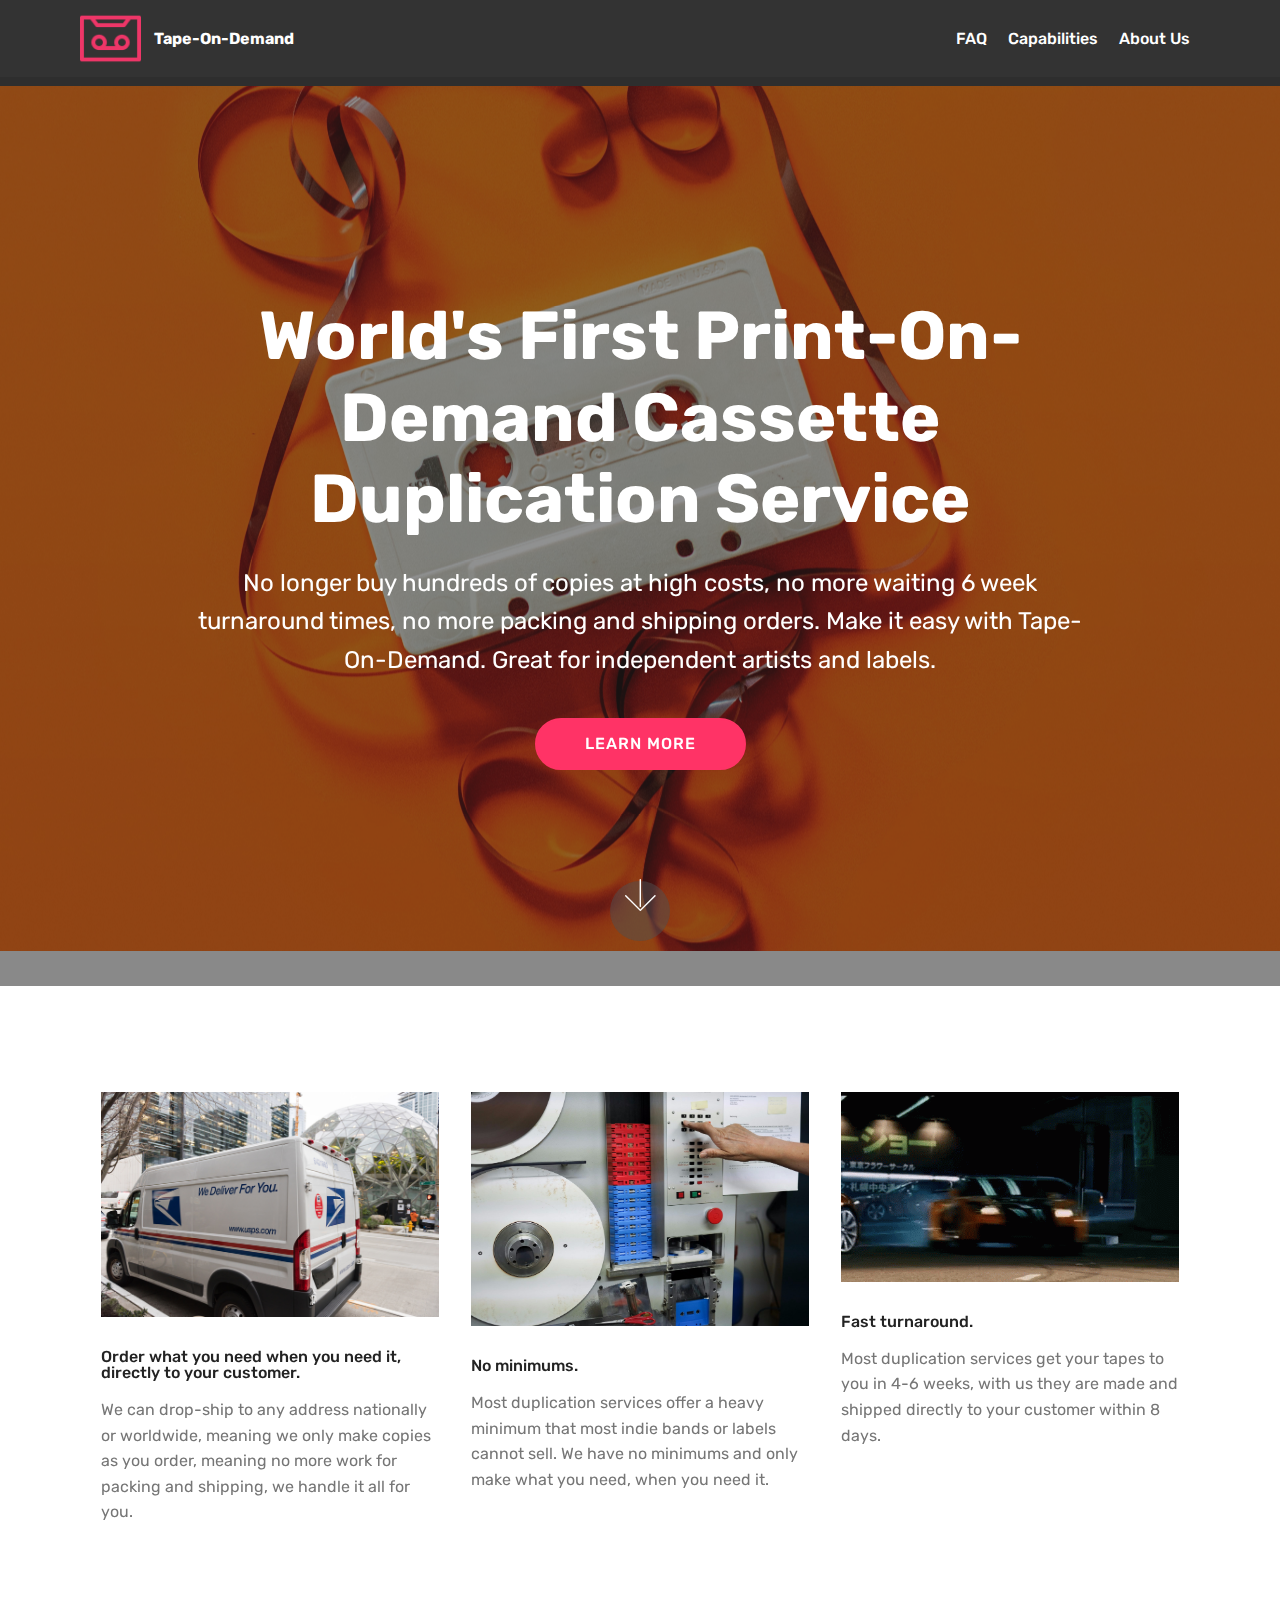
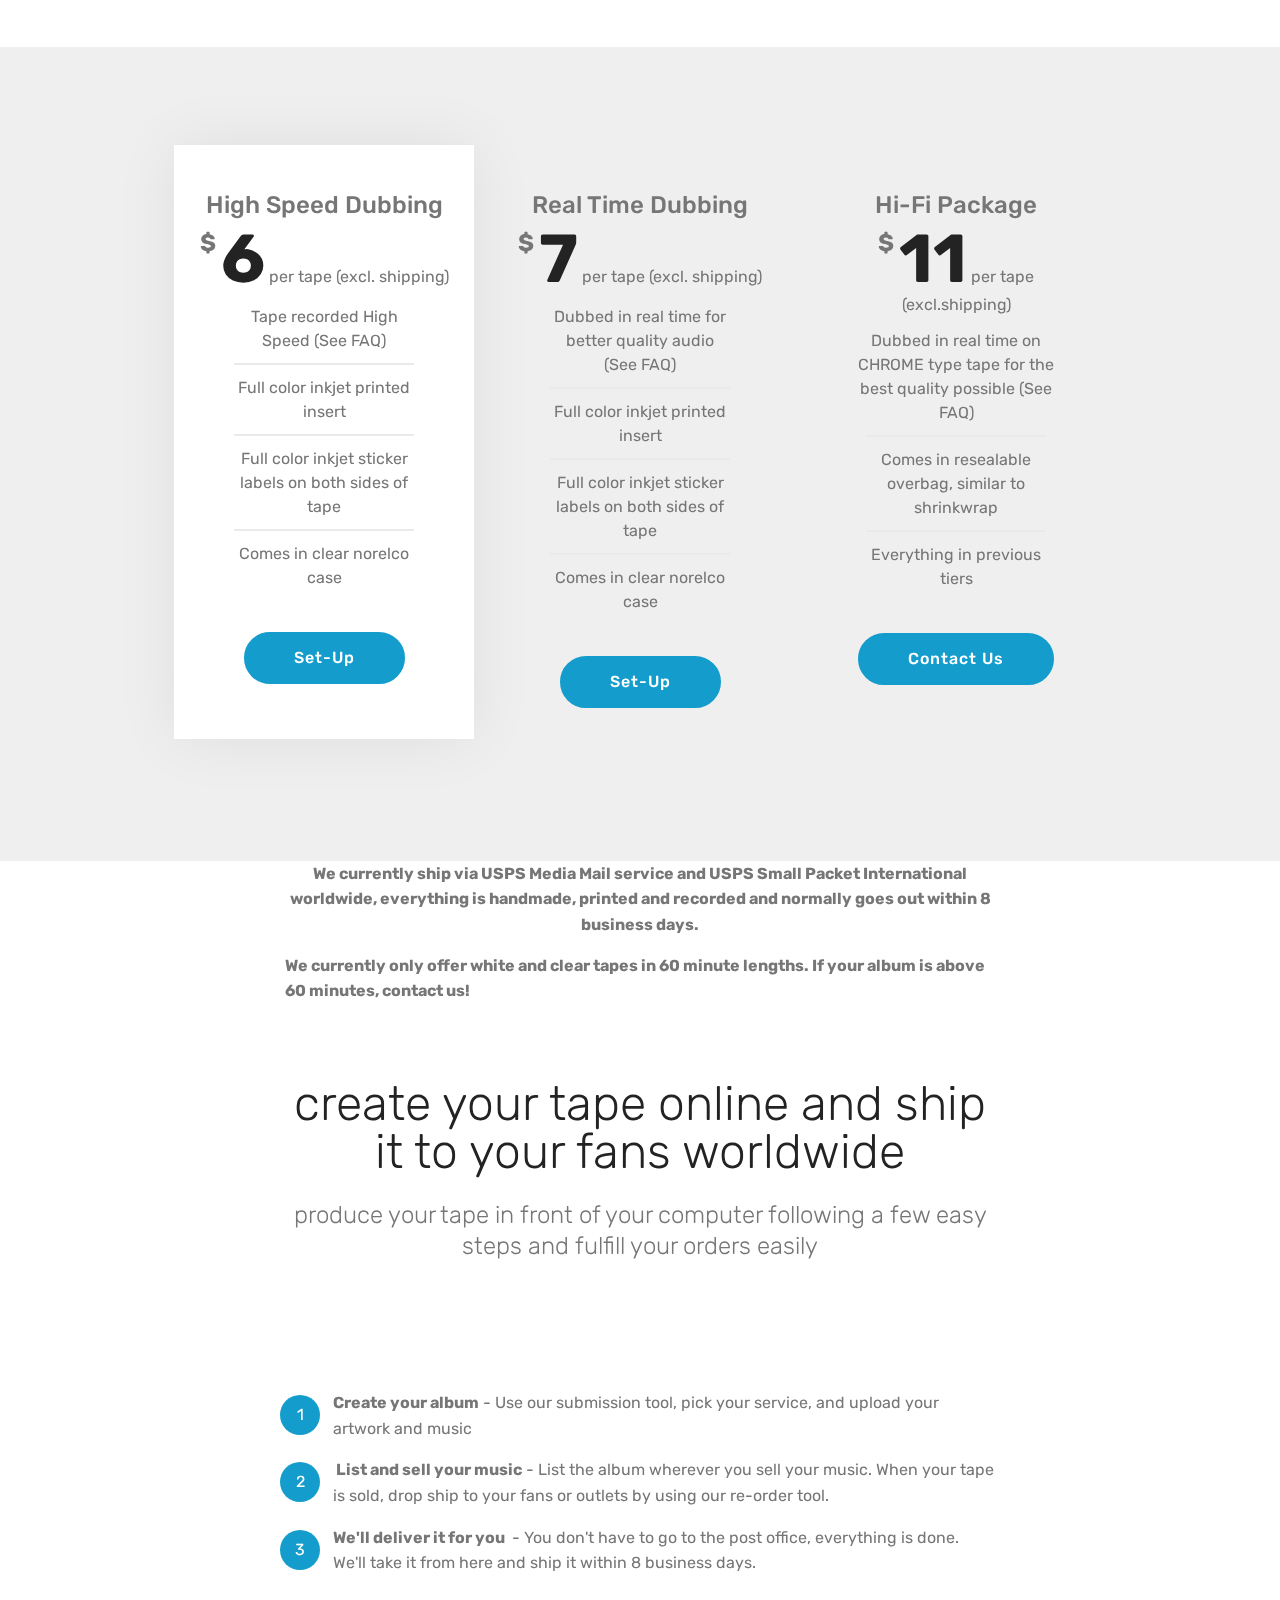
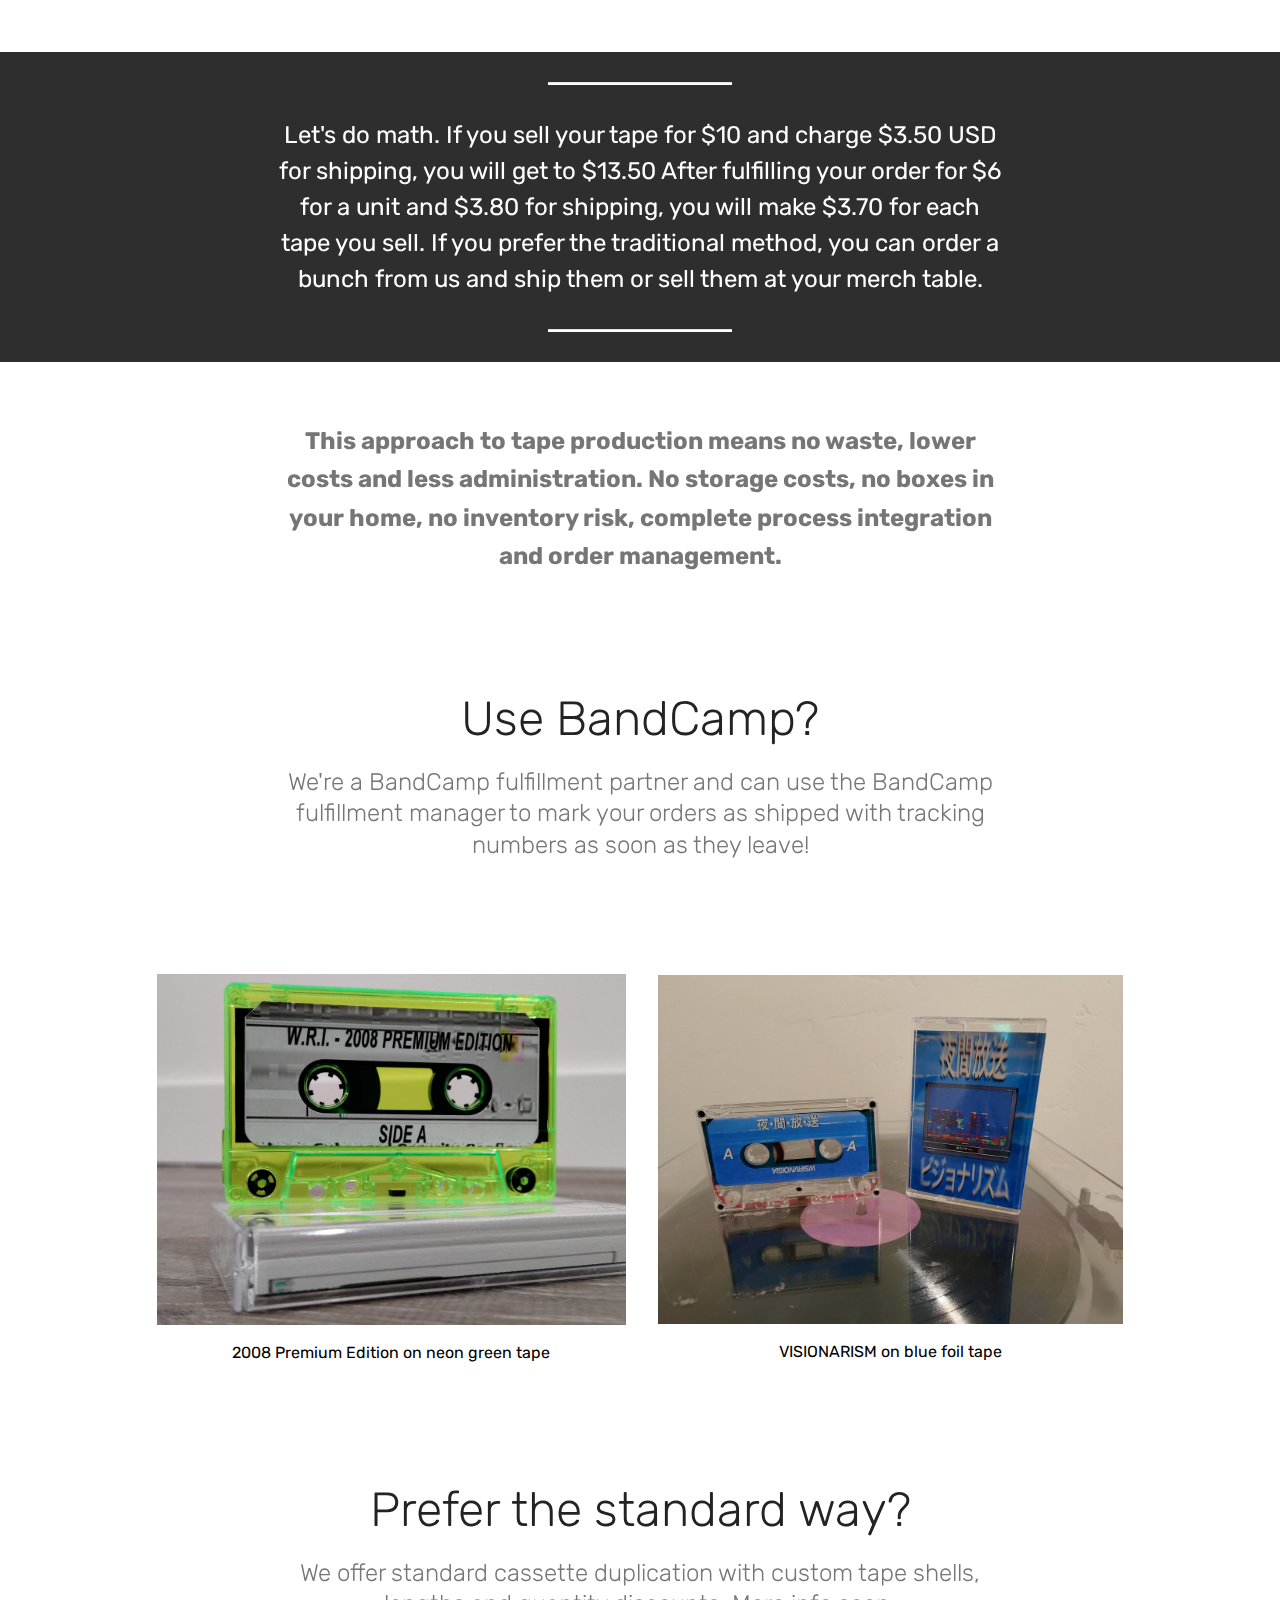
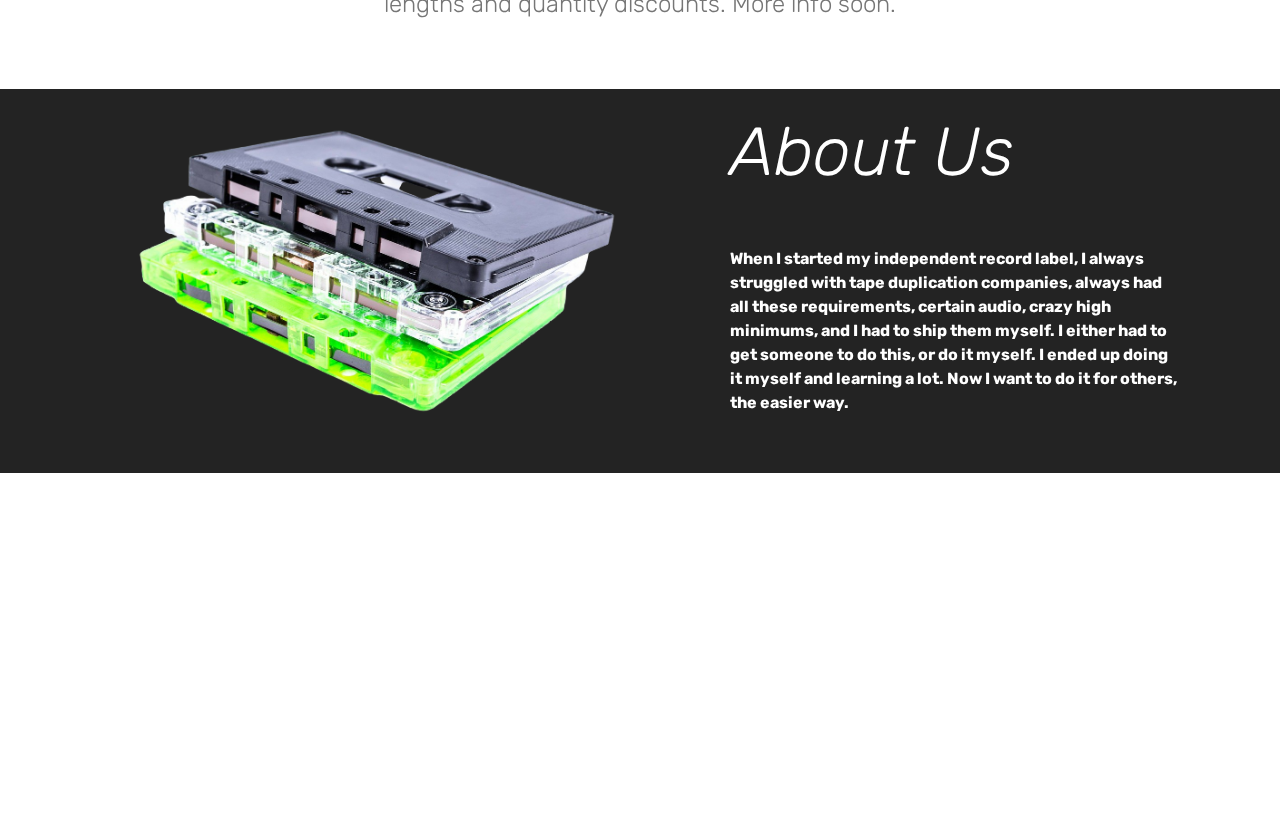
==== commit 3f5b2c2b: "create github pages" ====
--- a/index.html
+++ b/index.html
@@ -61,7 +61,7 @@
     </nav>
 </section>
 
-<section class="engine"><a href="https://mobirise.info/s">free bootstrap themes</a></section><section once="footers" class="cid-rYxIrSkySs" id="footer6-8">
+<section class="engine"><a href="https://mobirise.info/x">css templates</a></section><section once="footers" class="cid-rYxIrSkySs" id="footer6-8">
 
     
 
@@ -352,6 +352,21 @@
                     </div>
                 </div>
             </div>
+    </div>
+</section>
+
+<section class="mbr-section content4 cid-rYVdebPCpE" id="content4-z">
+
+    
+
+    <div class="container">
+        <div class="media-container-row">
+            <div class="title col-12 col-md-8">
+                <h2 class="align-center pb-3 mbr-fonts-style display-2">Prefer the standard way?</h2>
+                <h3 class="mbr-section-subtitle align-center mbr-light mbr-fonts-style display-5">We offer standard cassette duplication with custom tape shells, lengths and quantity discounts. More info soon.</h3>
+                
+            </div>
+        </div>
     </div>
 </section>
 
--- a/assets/mobirise/css/mbr-additional.css
+++ b/assets/mobirise/css/mbr-additional.css
@@ -1369,6 +1369,14 @@
     -webkit-flex-basis: initial !important;
   }
 }
+.cid-rYVdebPCpE {
+  padding-top: 60px;
+  padding-bottom: 60px;
+  background-color: #ffffff;
+}
+.cid-rYVdebPCpE .mbr-section-subtitle {
+  color: #767676;
+}
 .cid-rYxKs0v8JM {
   padding-top: 0px;
   padding-bottom: 0px;
--- a/assets/mobirise/css/mbr-additional.css
+++ b/assets/mobirise/css/mbr-additional.css
@@ -1369,6 +1369,14 @@
     -webkit-flex-basis: initial !important;
   }
 }
+.cid-rYVdebPCpE {
+  padding-top: 60px;
+  padding-bottom: 60px;
+  background-color: #ffffff;
+}
+.cid-rYVdebPCpE .mbr-section-subtitle {
+  color: #767676;
+}
 .cid-rYxKs0v8JM {
   padding-top: 0px;
   padding-bottom: 0px;
